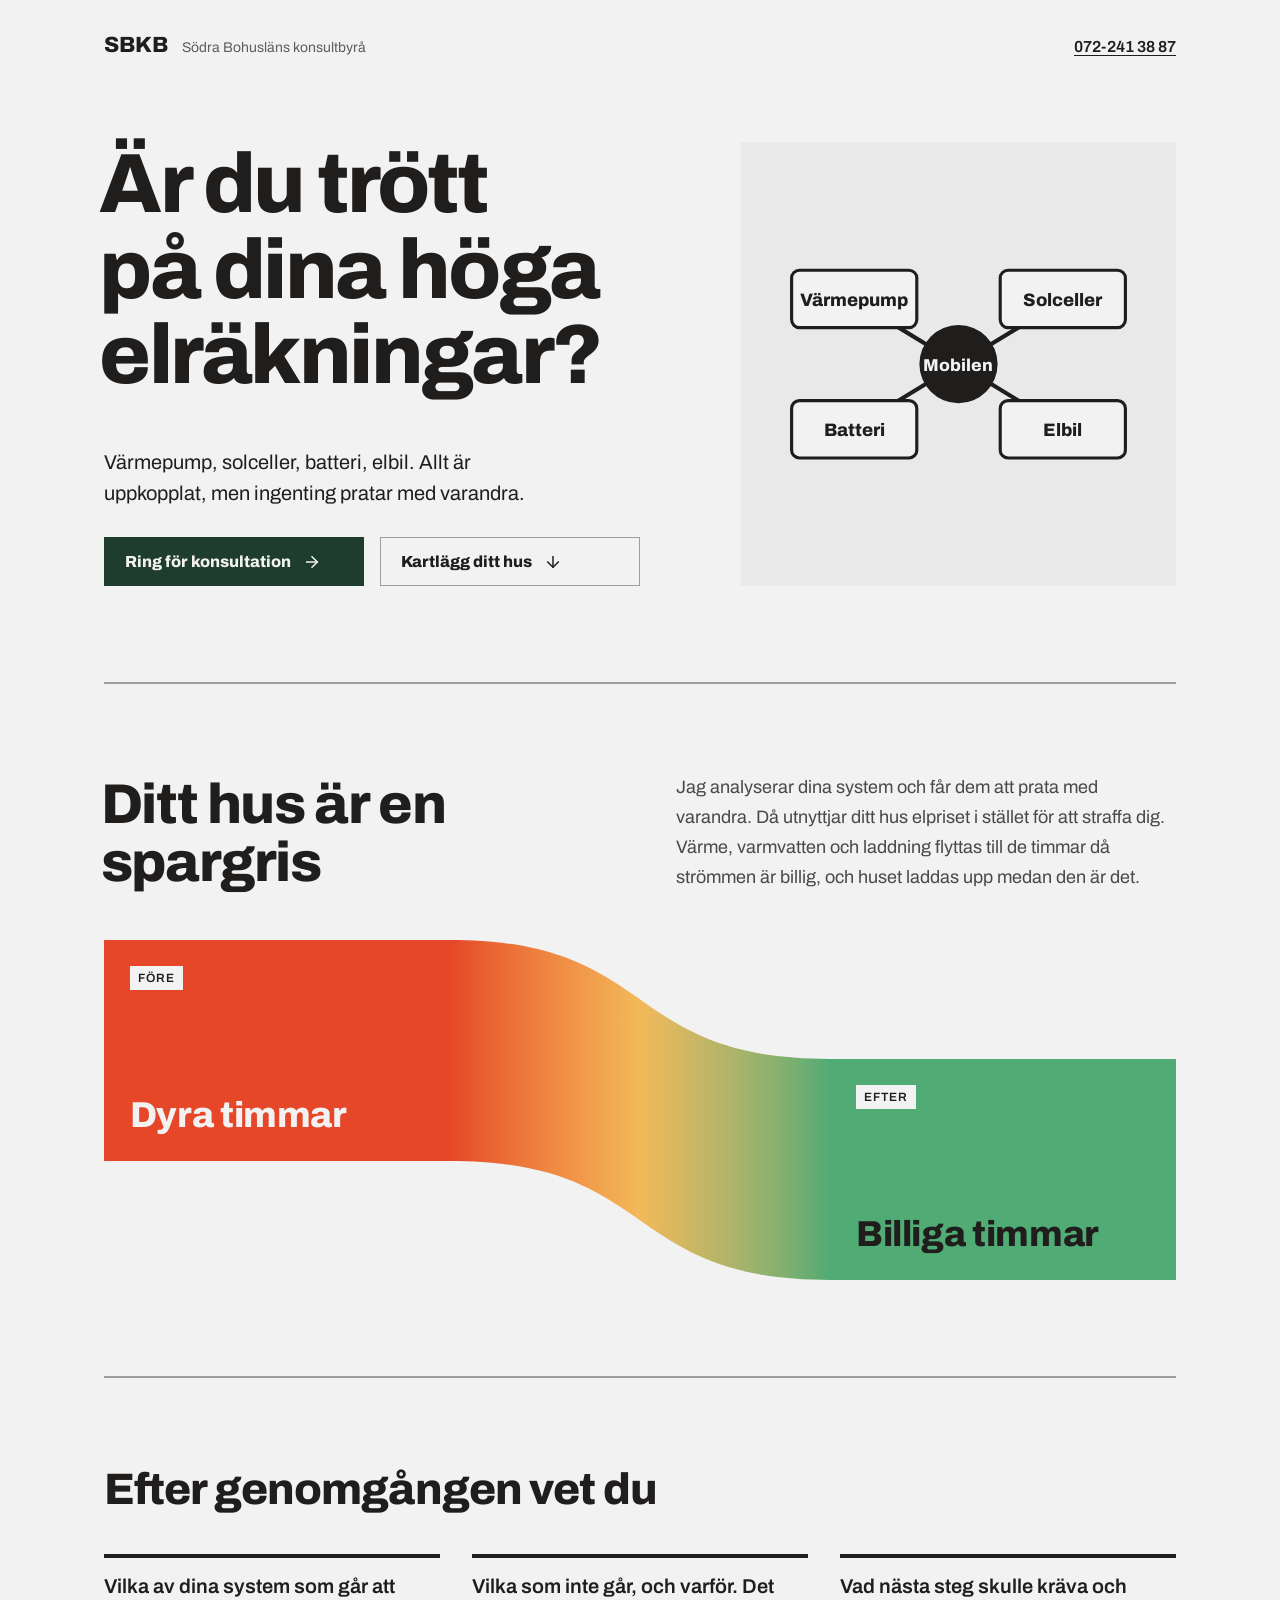
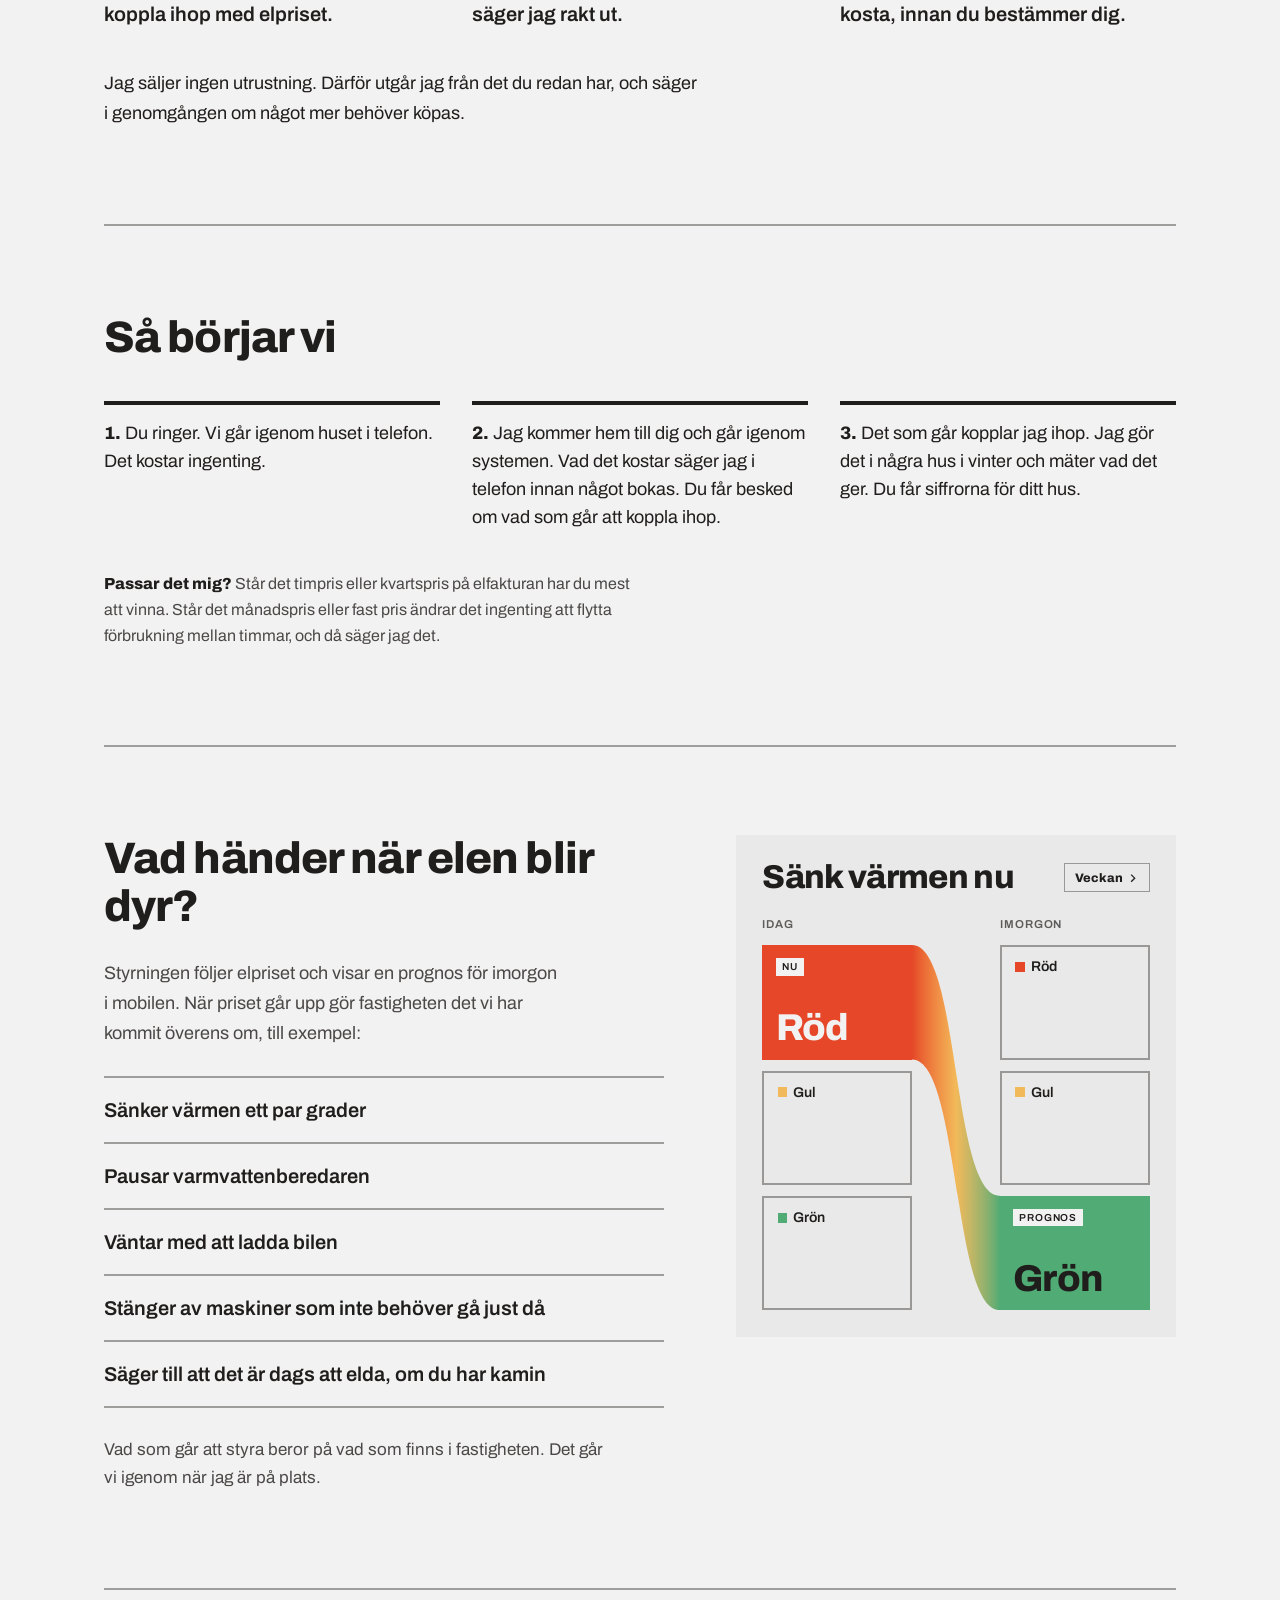
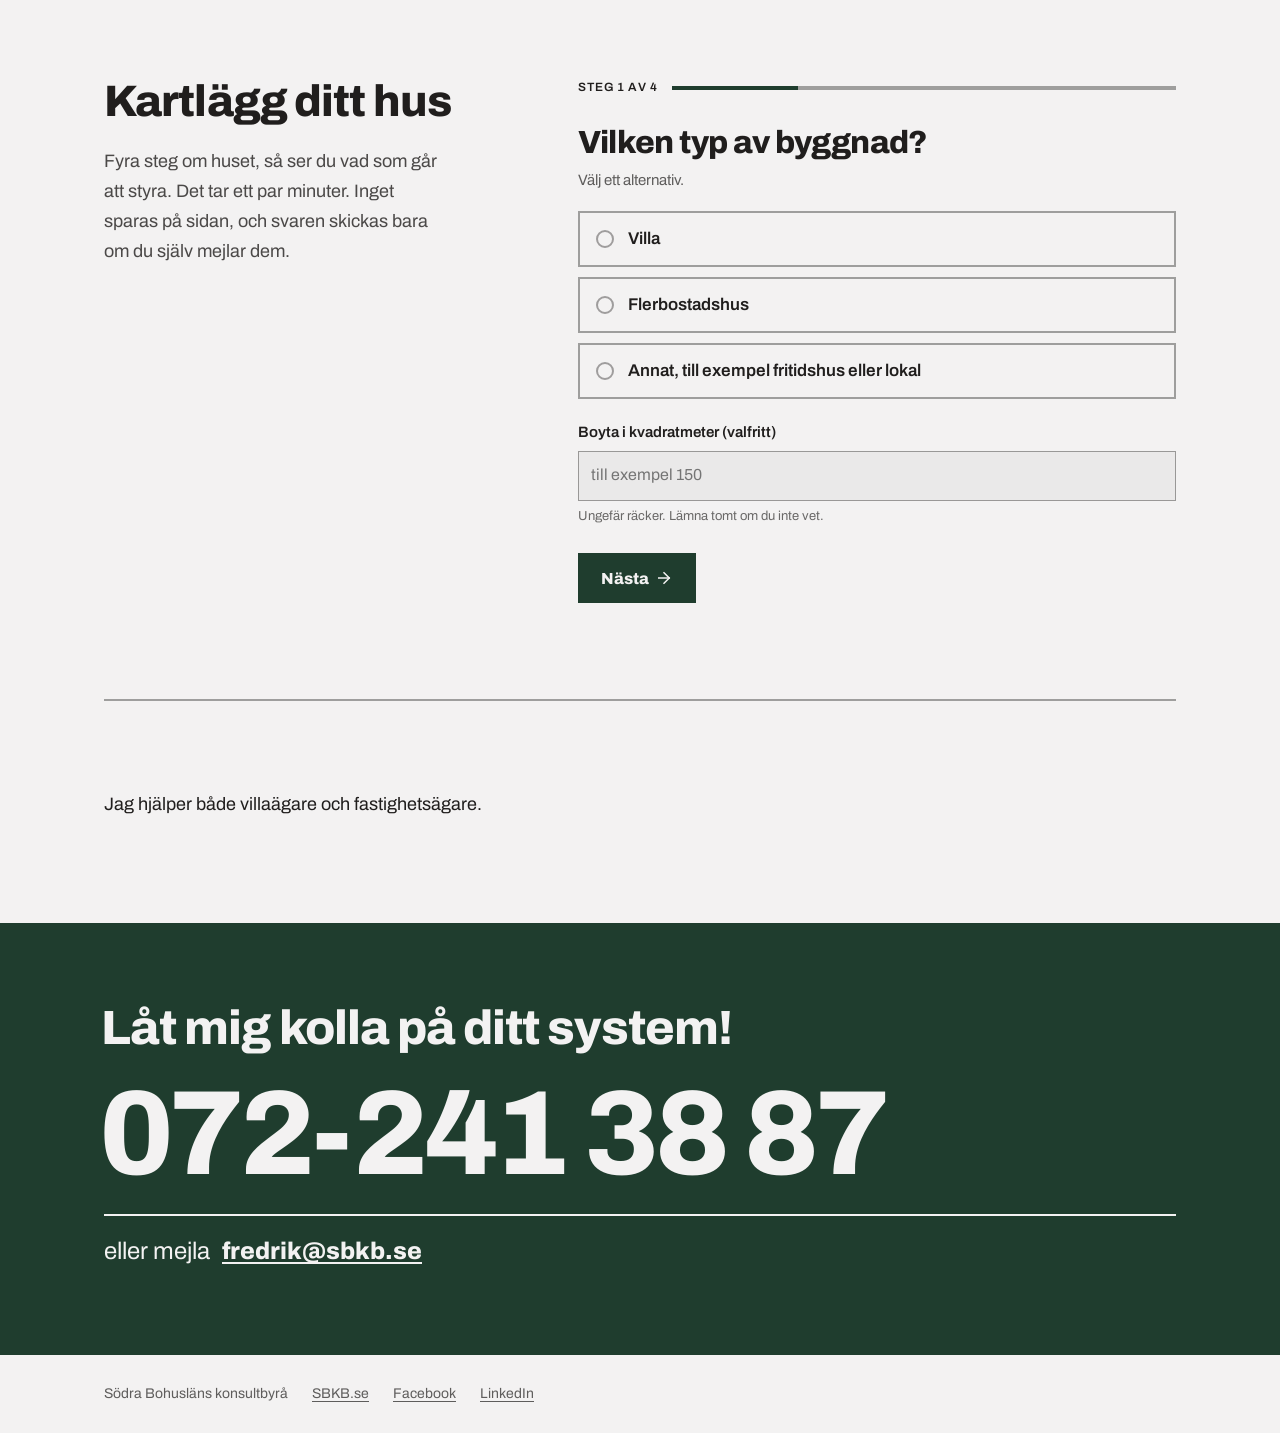
==== energistyrning/index.html @ a984d4f7 "Energistyrning: Efter genomgången vet du och Så börjar vi ersätter Det här får du, Så jobbar jag str" ====
<!DOCTYPE html>
<html lang="sv"><head>
<meta charset="utf-8">
<meta name="viewport" content="width=device-width, initial-scale=1">
<title>Energistyrning – SBKB, Södra Bohusläns konsultbyrå</title>
<meta name="description" content="Är du trött på dina höga elräkningar? Jag analyserar dina system och får dem att prata med varandra, så att huset utnyttjar elpriset. Ring 072-241 38 87.">
<style>/* Modernist — design-system tokens and component classes. This file is the source of truth for the system's look; retune it here and see readme.md. */
/* vietnamese */
@font-face {
  font-family: 'Archivo';
  font-style: normal;
  font-weight: 400;
  font-stretch: 100%;
  font-display: swap;
  src: url("../assets/fonts/archivo-vietnamese.woff2") format('woff2');
  unicode-range: U+0102-0103, U+0110-0111, U+0128-0129, U+0168-0169, U+01A0-01A1, U+01AF-01B0, U+0300-0301, U+0303-0304, U+0308-0309, U+0323, U+0329, U+1EA0-1EF9, U+20AB;
}
/* latin-ext */
@font-face {
  font-family: 'Archivo';
  font-style: normal;
  font-weight: 400;
  font-stretch: 100%;
  font-display: swap;
  src: url("../assets/fonts/archivo-latin-ext.woff2") format('woff2');
  unicode-range: U+0100-02BA, U+02BD-02C5, U+02C7-02CC, U+02CE-02D7, U+02DD-02FF, U+0304, U+0308, U+0329, U+1D00-1DBF, U+1E00-1E9F, U+1EF2-1EFF, U+2020, U+20A0-20AB, U+20AD-20C4, U+2113, U+2C60-2C7F, U+A720-A7FF;
}
/* latin */
@font-face {
  font-family: 'Archivo';
  font-style: normal;
  font-weight: 400;
  font-stretch: 100%;
  font-display: swap;
  src: url("../assets/fonts/archivo-latin.woff2") format('woff2');
  unicode-range: U+0000-00FF, U+0131, U+0152-0153, U+02BB-02BC, U+02C6, U+02DA, U+02DC, U+0304, U+0308, U+0329, U+2000-206F, U+20AC, U+2122, U+2191, U+2193, U+2212, U+2215, U+FEFF, U+FFFD;
}
/* vietnamese */
@font-face {
  font-family: 'Archivo';
  font-style: normal;
  font-weight: 600;
  font-stretch: 100%;
  font-display: swap;
  src: url("../assets/fonts/archivo-vietnamese.woff2") format('woff2');
  unicode-range: U+0102-0103, U+0110-0111, U+0128-0129, U+0168-0169, U+01A0-01A1, U+01AF-01B0, U+0300-0301, U+0303-0304, U+0308-0309, U+0323, U+0329, U+1EA0-1EF9, U+20AB;
}
/* latin-ext */
@font-face {
  font-family: 'Archivo';
  font-style: normal;
  font-weight: 600;
  font-stretch: 100%;
  font-display: swap;
  src: url("../assets/fonts/archivo-latin-ext.woff2") format('woff2');
  unicode-range: U+0100-02BA, U+02BD-02C5, U+02C7-02CC, U+02CE-02D7, U+02DD-02FF, U+0304, U+0308, U+0329, U+1D00-1DBF, U+1E00-1E9F, U+1EF2-1EFF, U+2020, U+20A0-20AB, U+20AD-20C4, U+2113, U+2C60-2C7F, U+A720-A7FF;
}
/* latin */
@font-face {
  font-family: 'Archivo';
  font-style: normal;
  font-weight: 600;
  font-stretch: 100%;
  font-display: swap;
  src: url("../assets/fonts/archivo-latin.woff2") format('woff2');
  unicode-range: U+0000-00FF, U+0131, U+0152-0153, U+02BB-02BC, U+02C6, U+02DA, U+02DC, U+0304, U+0308, U+0329, U+2000-206F, U+20AC, U+2122, U+2191, U+2193, U+2212, U+2215, U+FEFF, U+FFFD;
}
/* vietnamese */
@font-face {
  font-family: 'Archivo';
  font-style: normal;
  font-weight: 800;
  font-stretch: 100%;
  font-display: swap;
  src: url("../assets/fonts/archivo-vietnamese.woff2") format('woff2');
  unicode-range: U+0102-0103, U+0110-0111, U+0128-0129, U+0168-0169, U+01A0-01A1, U+01AF-01B0, U+0300-0301, U+0303-0304, U+0308-0309, U+0323, U+0329, U+1EA0-1EF9, U+20AB;
}
/* latin-ext */
@font-face {
  font-family: 'Archivo';
  font-style: normal;
  font-weight: 800;
  font-stretch: 100%;
  font-display: swap;
  src: url("../assets/fonts/archivo-latin-ext.woff2") format('woff2');
  unicode-range: U+0100-02BA, U+02BD-02C5, U+02C7-02CC, U+02CE-02D7, U+02DD-02FF, U+0304, U+0308, U+0329, U+1D00-1DBF, U+1E00-1E9F, U+1EF2-1EFF, U+2020, U+20A0-20AB, U+20AD-20C4, U+2113, U+2C60-2C7F, U+A720-A7FF;
}
/* latin */
@font-face {
  font-family: 'Archivo';
  font-style: normal;
  font-weight: 800;
  font-stretch: 100%;
  font-display: swap;
  src: url("../assets/fonts/archivo-latin.woff2") format('woff2');
  unicode-range: U+0000-00FF, U+0131, U+0152-0153, U+02BB-02BC, U+02C6, U+02DA, U+02DC, U+0304, U+0308, U+0329, U+2000-206F, U+20AC, U+2122, U+2191, U+2193, U+2212, U+2215, U+FEFF, U+FFFD;
}


:root {
  --color-bg: #f3f2f2;
  --color-surface: #eae9e9;
  --color-text: #201e1d;
  --color-accent: #ec3013;
  --color-accent-2: #e15b47;
  --color-divider: color-mix(in srgb, #201e1d 40%, transparent);

  /* Tonal ramps — generated in OKLCH on one shared lightness scale, so the
     same step of any role matches the others in visual value. */
  --color-neutral-100: #f8f4f4;
  --color-neutral-200: #eae7e7;
  --color-neutral-300: #d7d3d3;
  --color-neutral-400: #bab6b6;
  --color-neutral-500: #9b9797;
  --color-neutral-600: #7d7979;
  --color-neutral-700: #605d5d;
  --color-neutral-800: #444141;
  --color-neutral-900: #2d2b2b;

  --color-accent-100: #fff2ef;
  --color-accent-200: #ffe0d9;
  --color-accent-300: #ffc4b8;
  --color-accent-400: #ff9783;
  --color-accent-500: #ff563c;
  --color-accent-600: #dd2b0f;
  --color-accent-700: #ae1800;
  --color-accent-800: #7c1405;
  --color-accent-900: #4d170e;

  --color-accent-2-100: #fff2ef;
  --color-accent-2-200: #ffe0da;
  --color-accent-2-300: #ffc4b9;
  --color-accent-2-400: #ff9784;
  --color-accent-2-500: #ef6853;
  --color-accent-2-600: #c94b39;
  --color-accent-2-700: #9e3526;
  --color-accent-2-800: #71261b;
  --color-accent-2-900: #471d16;

  --font-heading: "Archivo", system-ui, sans-serif;
  --font-heading-weight: 800;
  --font-body: "Archivo", system-ui, sans-serif;

  --space-1: 4.0px;
  --space-2: 8.0px;
  --space-3: 12.0px;
  --space-4: 16.0px;
  --space-6: 24.0px;
  --space-8: 32.0px;

  --radius-sm: 0px;
  --radius-md: 0px;
  --radius-lg: 0px;

  /* Elevation — derived from the ground: soft ink-tinted shadows on a
     light theme, a hairline edge + ambient darkness on a dark one. */
  --shadow-sm: 0 1px 2px color-mix(in srgb, #2d2b2b 14%, transparent);
  --shadow-md: 0 3px 10px color-mix(in srgb, #2d2b2b 16%, transparent);
  --shadow-lg: 0 12px 32px color-mix(in srgb, #2d2b2b 22%, transparent);
}

body {
  background: var(--color-bg);
  color: var(--color-text);
  font-family: var(--font-body);
}
h1, h2, h3, h4 { font-family: var(--font-heading); font-weight: var(--font-heading-weight); }

.grayscale{filter:grayscale(1) contrast(1.08)}

/* ══════════════════════════════════════════════════════════════════════════
   Components — built with the tokens above. Plain CSS
   on plain HTML: no JavaScript, no build step. Each class is documented in
   readme.md and demonstrated in foundations/ and components/.
   ══════════════════════════════════════════════════════════════════════ */

*, *::before, *::after { box-sizing: border-box; }
body { margin: 0; font-size: 15px; line-height: 1.55; font-weight: 400; }
h1, h2, h3, h4, h5, h6 {
  font-family: var(--font-heading); font-weight: var(--font-heading-weight);
  line-height: 1.12; letter-spacing: -0.015em; margin: 0 0 var(--space-2);
}
h1 { font-size: 42px; }
h2 { font-size: 32px; }
h3 { font-size: 25px; }
h4 { font-size: 20px; }
h5 { font-size: 16px; }
h6 { font-size: 13px; }
h6 { letter-spacing: 0.08em; text-transform: uppercase; }
p { margin: 0 0 var(--space-3); }
a { color: var(--color-accent); text-underline-offset: 3px; }
img { display: block; max-width: 100%; }
figure { margin: 0; }
figcaption {
  font-size: 11px; margin-top: var(--space-1);
  color: color-mix(in srgb, var(--color-text) 55%, transparent);
}
.text-muted { color: color-mix(in srgb, var(--color-text) 55%, transparent); }
:focus { outline: none; }
:focus-visible { outline: 2px solid var(--color-accent); outline-offset: 2px; }
::selection { background: color-mix(in srgb, var(--color-accent) 30%, transparent); }

/* — rules — */
.hr {
  height: 2px; border: 0; margin: var(--space-4) 0;
  background: var(--color-divider);
}

/* — buttons — */
.btn {
  display: inline-flex; align-items: center; justify-content: center; gap: 6px;
  cursor: pointer; text-decoration: none;
  font-family: var(--font-heading); font-weight: var(--font-heading-weight);
  font-size: 14px; line-height: 1.2; color: var(--color-text); /* matches the .input's 14px —
     the pair sits side by side in sign-up rows */
  background: transparent; border: 1px solid transparent;
  padding: var(--space-2) calc(var(--space-3) * 1.2);
  border-radius: var(--radius-md);
}
.btn svg { display: block; }
.btn:disabled { opacity: 0.45; cursor: not-allowed; }
.btn-primary { background: var(--color-accent); color: var(--color-bg); }
.btn-primary:hover { background: var(--color-accent-600); }
.btn-primary:active { background: var(--color-accent-700); }
.btn-secondary { border-color: var(--color-divider); }
.btn-secondary:hover { background: color-mix(in srgb, var(--color-text) 7%, transparent); }
.btn-secondary:active { background: color-mix(in srgb, var(--color-text) 14%, transparent); }
.btn-ghost { color: var(--color-accent); padding-inline: var(--space-1); }
.btn-ghost:hover { background: color-mix(in srgb, var(--color-accent) 10%, transparent); }
.btn-ghost:active { background: color-mix(in srgb, var(--color-accent) 18%, transparent); }
.btn-icon { width: 36px; height: 36px; padding: 0; }
.btn-block { width: 100%; margin-top: var(--space-2); justify-content: flex-start; text-align: left; }

/* — forms — */
.field > label {
  display: block; font-size: 12px; margin-bottom: 5px;
  color: color-mix(in srgb, var(--color-text) 70%, transparent);
}
.input {
  width: 100%; min-height: 36px; padding: 6px 10px; font: inherit;
  font-size: 14px; color: var(--color-text); caret-color: var(--color-accent);
  background: var(--color-surface);
  border: 1px solid var(--color-divider); border-radius: var(--radius-md);
}
.input:hover { border-color: color-mix(in srgb, var(--color-text) 45%, transparent); }
.input:focus-visible { border-color: var(--color-accent); outline-offset: 0; }
textarea.input { min-height: 90px; resize: vertical; }
.radio { display: inline-flex; align-items: center; gap: 8px; cursor: pointer; font-size: 14px; }
.radio input, .seg-opt input {
  position: absolute; opacity: 0; width: 0; height: 0; pointer-events: none;
}
.radio .dot {
  width: 16px; height: 16px; flex: none; border-radius: 50%;
  border: 1.5px solid var(--color-divider);
}
.radio:hover .dot { border-color: var(--color-accent); }
.radio input:checked + .dot {
  border-color: var(--color-accent); background: var(--color-accent);
  box-shadow: inset 0 0 0 4px var(--color-bg);
}
.radio input:focus-visible + .dot { outline: 2px solid var(--color-accent); outline-offset: 2px; }
.seg {
  display: inline-flex; overflow: hidden;
  border: 1px solid var(--color-divider); border-radius: var(--radius-md);
}
.seg-opt {
  display: inline-flex; align-items: center; gap: 6px;
  padding: 7px 12px; font-size: 13px; cursor: pointer;
}
.seg-opt + .seg-opt { border-left: 1px solid var(--color-divider); }
.seg-opt:has(input:checked) { background: var(--color-accent); color: var(--color-bg); }
.seg-opt:not(:has(input:checked)):hover { background: color-mix(in srgb, var(--color-text) 7%, transparent); }
.seg-opt:has(input:focus-visible) { outline: 2px solid var(--color-accent); outline-offset: -2px; }

/* — cards — */
.card {
  display: flex; flex-direction: column; gap: var(--space-2);
  padding: var(--space-3); border-radius: var(--radius-md); background: var(--color-surface);
}
.card-kicker { font-size: 10px; letter-spacing: 0.1em; text-transform: uppercase; color: var(--color-accent); }
.card-title {
  font-family: var(--font-heading); font-weight: var(--font-heading-weight);
  font-size: 17px; line-height: 1.2;
}
.card-body { margin: 0; font-size: 13px; opacity: 0.8; flex: 1; }
.card-meta {
  display: flex; align-items: center; gap: 6px; font-size: 11px;
  color: color-mix(in srgb, var(--color-text) 50%, transparent);
}
.elev-sm { box-shadow: var(--shadow-sm); }
.elev-md { box-shadow: var(--shadow-md); }
.elev-lg { box-shadow: var(--shadow-lg); }

/* — tags — */
.tag {
  display: inline-flex; align-items: center; font-size: 11px;
  letter-spacing: 0.02em; padding: 3px 10px;
  border-radius: calc(var(--radius-md) * 0.75);
}
.tag-accent { background: var(--color-accent-100); color: var(--color-accent-800); }
.tag-accent-2 { background: var(--color-accent-2-100); color: var(--color-accent-2-800); }
.tag-neutral { background: var(--color-neutral-100); color: var(--color-neutral-800); }
.tag-outline { border: 1px solid var(--color-accent); color: var(--color-accent); }

/* — navigation — */
.nav {
  display: flex; align-items: center; gap: var(--space-4);
  padding: var(--space-3) var(--space-4);
  border-bottom: 2px solid var(--color-divider);
}
.nav-brand {
  font-family: var(--font-heading); font-weight: var(--font-heading-weight);
  font-size: 18px; margin-right: auto;
}
.nav a { color: inherit; text-decoration: none; font-size: 14px; }
.nav a:hover, .nav a[aria-current='page'] { color: var(--color-accent); }

/* — tables — */
.table { width: 100%; border-collapse: collapse; font-size: 14px; }
.table th {
  text-align: left; font-size: 11px; letter-spacing: 0.08em; text-transform: uppercase;
  color: color-mix(in srgb, var(--color-text) 60%, transparent);
  padding: var(--space-2); border-bottom: 2px solid var(--color-divider);
}
.table td {
  padding: var(--space-2);
  border-bottom: 1px solid var(--color-divider);
}
.table tbody tr:hover { background: color-mix(in srgb, var(--color-text) 4%, transparent); }

/* — dialog — */
.dialog-backdrop {
  position: fixed; inset: 0; display: grid; place-items: center;
  padding: var(--space-4);
  background: color-mix(in srgb, var(--color-neutral-900) 50%, transparent);
}
.dialog {
  width: min(440px, 100%); display: flex; flex-direction: column; gap: var(--space-3);
  padding: var(--space-4); border-radius: var(--radius-lg);
  background: var(--color-surface); box-shadow: var(--shadow-lg);
}
.dialog-title {
  font-family: var(--font-heading); font-weight: var(--font-heading-weight);
  font-size: 20px;
}
.dialog-body { font-size: 14px; opacity: 0.85; }
.dialog-actions { display: flex; justify-content: flex-end; gap: var(--space-2); margin-top: var(--space-2); }

</style>
<style>:root{--color-accent:#1F3D2E;--color-accent-600:oklch(0.43 0.06 155);--color-accent-700:oklch(0.28 0.045 155);--color-accent-100:oklch(0.94 0.02 155);--color-accent-800:oklch(0.25 0.04 155)}body{margin:0;background:var(--color-bg)}a{color:var(--color-text)}a:not(.btn):hover{color:var(--color-accent-600)}a:focus-visible{outline:2px solid var(--color-accent);outline-offset:2px}</style>
<style>
/* Kartläggning — klicka sig fram. Inget sparas, ingen mätning. */
.kl [hidden]{display:none!important}
.kl fieldset{border:0;margin:0;padding:0;min-width:0}
.kl legend{font-family:var(--font-heading);font-weight:800;font-size:clamp(24px,3.2vw,32px);line-height:1.12;letter-spacing:-.02em;padding:0;margin:0 0 8px;outline:none}
.kl-help{font-size:15px;line-height:1.5;margin:0 0 20px;color:color-mix(in srgb,var(--color-text) 70%,transparent)}
.kl-sub{font-size:16px;font-weight:600;margin:0 0 12px}
.kl-prog{display:flex;align-items:center;gap:14px;margin:0 0 28px;font-size:12px;font-weight:600;letter-spacing:.08em;text-transform:uppercase}
.kl-barwrap{flex:1;height:4px;background:var(--color-divider)}
.kl-barwrap span{display:block;height:100%;width:25%;background:var(--color-accent);transition:width .2s}
.kl-opts{display:grid;gap:10px}
.kl-opt{position:relative;display:flex;align-items:center;gap:14px;min-height:56px;padding:12px 16px;border:2px solid var(--color-divider);cursor:pointer;font-size:17px;line-height:1.3;font-weight:600}
.kl-opt input{position:absolute;opacity:0;width:0;height:0}
.kl-opt::before{content:"";flex:none;width:18px;height:18px;border:2px solid var(--color-divider)}
.kl-opt.r::before{border-radius:50%}
.kl-opt small{display:block;font-weight:400;font-size:14px;opacity:.85}
.kl-opt:hover{border-color:var(--color-accent)}
.kl-opt.on{background:var(--color-accent);border-color:var(--color-accent);color:var(--color-bg)}
.kl-opt.on::before{border-color:var(--color-bg);background:var(--color-bg)}
.kl-opt:has(input:focus-visible){outline:2px solid var(--color-accent);outline-offset:2px}
.kl .field{margin-top:22px}
.kl .field>label{font-size:15px;font-weight:600;color:var(--color-text);margin-bottom:6px}
.kl .input{font-size:16px;min-height:50px;padding:10px 12px}
.kl-hint{display:block;font-size:13px;line-height:1.45;margin-top:6px;color:color-mix(in srgb,var(--color-text) 65%,transparent)}
.kl-err{margin:16px 0 0;font-weight:600;color:oklch(0.5 0.19 33)}
.kl-nav{display:flex;flex-wrap:wrap;align-items:center;gap:12px;margin-top:28px}
.kl-nav .btn{font-size:16px;padding:14px 22px;min-height:50px}
.kl-res h3{font-size:clamp(26px,3.4vw,34px);line-height:1.1;letter-spacing:-.02em;margin:0 0 20px;outline:none}
.kl-res h4{font-size:20px;margin:32px 0 8px}
.kl-sum{margin:0}
.kl-sum div{display:flex;flex-wrap:wrap;gap:2px 16px;padding:10px 0;border-top:1px solid var(--color-divider);font-size:16px}
.kl-sum dt{flex:0 0 12em;color:color-mix(in srgb,var(--color-text) 65%,transparent)}
.kl-sum dd{margin:0;font-weight:600}
.kl-do{list-style:none;margin:0;padding:0}
.kl-do li{padding:14px 0;border-top:2px solid var(--color-divider);font-size:17px;line-height:1.5}
.kl-do li:last-child{border-bottom:2px solid var(--color-divider)}
.kl-note{font-size:15px;line-height:1.5;margin:16px 0 0;color:color-mix(in srgb,var(--color-text) 75%,transparent)}
.kl textarea.input{min-height:220px;font-size:14px;line-height:1.5}
</style>
</head>
<body>
<div style="background:var(--color-bg); color:var(--color-text); font-family:var(--font-body); min-height:100vh;">
  <div style="max-width:1200px; margin:0 auto; padding:0 clamp(20px, 5vw, 72px);">
    <header style="display:flex; flex-wrap:wrap; align-items:baseline; justify-content:space-between; gap:12px 24px; padding:28px 0 0;">
      <div style="display:flex; flex-wrap:wrap; align-items:baseline; gap:4px 14px;"><span style="font-family:var(--font-heading); font-weight:800; font-size:22px;">SBKB</span><span style="font-size:14px; color:color-mix(in srgb, var(--color-text) 70%, transparent);">Södra Bohusläns konsultbyrå</span></div>
      <a href="tel:+46722413887" style="font-weight:600; font-size:16px;">072-241 38 87</a>
    </header>
    <section style="display:flex; flex-wrap:wrap; gap:56px 64px; padding:clamp(48px, 8vw, 80px) 0 clamp(64px, 9vw, 96px);">
      <div style="flex:7 1 440px; display:flex; flex-direction:column; justify-content:space-between; gap:48px;">
        <h1 style="font-size:clamp(46px, 7vw, 84px); line-height:1.02; letter-spacing:-0.03em; margin:0 0 0 -0.058em; text-wrap:balance;">Är du trött på dina höga elräkningar?</h1>
        <div style="display:flex; flex-direction:column; gap:28px;">
          <p style="font-size:clamp(18px, 1.8vw, 20px); line-height:1.55; margin:0; max-width:40ch; text-wrap:pretty;">Värmepump, solceller, batteri, elbil. Allt är uppkopplat, men ingenting pratar med varandra.</p>
          <div style="display:flex; flex-wrap:wrap; gap:16px;">
            <a class="btn btn-primary" href="tel:+46722413887" style="font-size:16px; padding:14px 20px; min-width:260px; justify-content:flex-start; gap:12px;">Ring för konsultation<svg width="18" height="18" viewBox="0 0 24 24" fill="none" stroke="currentColor" stroke-width="2" stroke-linecap="square"><path d="M5 12h14"></path><path d="m12 5 7 7-7 7"></path></svg></a>
            <a class="btn btn-secondary" href="#kartlagg" style="font-size:16px; padding:14px 20px; min-width:260px; justify-content:flex-start; gap:12px;">Kartlägg ditt hus<svg width="18" height="18" viewBox="0 0 24 24" fill="none" stroke="currentColor" stroke-width="2" stroke-linecap="square"><path d="M12 5v14"></path><path d="m5 12 7 7 7-7"></path></svg></a>
          </div>
        </div>
      </div>
      <div style="flex:5 1 340px; display:flex; align-items:center; justify-content:center; background:var(--color-surface); padding:clamp(24px, 4vw, 48px); min-height:clamp(260px, 36vw, 440px);">
        <svg viewBox="0 0 130 76" role="img" aria-label="Värmepump, solceller, batteri och elbil kopplade till ett ställe i mobilen" style="width:100%; max-width:520px; height:auto; display:block;">
          <g style="stroke:var(--color-text); stroke-width:1.6; fill:none;">
            <line x1="65" y1="38" x2="24" y2="13"></line>
            <line x1="65" y1="38" x2="106" y2="13"></line>
            <line x1="65" y1="38" x2="24" y2="63"></line>
            <line x1="65" y1="38" x2="106" y2="63"></line>
          </g>
          <g style="fill:var(--color-bg); stroke:var(--color-text); stroke-width:1.2;">
            <rect x="1" y="2" width="48" height="22" rx="3"></rect>
            <rect x="81" y="2" width="48" height="22" rx="3"></rect>
            <rect x="1" y="52" width="48" height="22" rx="3"></rect>
            <rect x="81" y="52" width="48" height="22" rx="3"></rect>
          </g>
          <circle cx="65" cy="38" r="15" style="fill:var(--color-text);"></circle>
          <g font-family="Archivo, Arial, sans-serif" font-weight="700" text-anchor="middle">
            <text x="25" y="15.6" font-size="6.9" style="fill:var(--color-text);">Värmepump</text>
            <text x="105" y="15.6" font-size="6.9" style="fill:var(--color-text);">Solceller</text>
            <text x="25" y="65.6" font-size="6.9" style="fill:var(--color-text);">Batteri</text>
            <text x="105" y="65.6" font-size="6.9" style="fill:var(--color-text);">Elbil</text>
            <text x="65" y="40.6" font-size="6.6" style="fill:var(--color-bg);">Mobilen</text>
          </g>
        </svg>
      </div>
    </section>
    <section style="border-top:2px solid var(--color-divider); padding:clamp(56px, 8vw, 88px) 0 clamp(64px, 8vw, 96px); display:flex; flex-direction:column; gap:48px;">
      <div style="display:flex; flex-wrap:wrap; gap:20px 72px; align-items:flex-end;">
        <h2 style="flex:5 1 280px; font-size:clamp(38px, 5vw, 56px); line-height:1.04; letter-spacing:-0.025em; margin:0 0 0 -0.058em;">Ditt hus är en spargris</h2>
        <p style="flex:7 1 360px; font-size:18px; line-height:30px; margin:0; max-width:50ch; color:color-mix(in srgb, var(--color-text) 80%, transparent);">Jag analyserar dina system och får dem att prata med varandra. Då utnyttjar ditt hus elpriset i stället för att straffa dig. Värme, varmvatten och laddning flyttas till de timmar då strömmen är billig, och huset laddas upp medan den är det.</p>
      </div>
      <div style="container-type:inline-size;">
        <div style="display:grid; grid-template-columns:minmax(0,1fr) minmax(0,1.1fr) minmax(0,1fr); height:clamp(220px, 32cqw, 340px);">
          <div style="align-self:start; height:65%; background:oklch(0.62 0.2 33); color:var(--color-bg); padding:clamp(12px, 2.4cqw, 28px); display:flex; flex-direction:column; justify-content:space-between; align-items:flex-start;">
            <span style="background:var(--color-bg); color:var(--color-text); font-size:12px; line-height:14px; font-weight:600; letter-spacing:0.08em; text-transform:uppercase; padding:5px 8px;">Före</span>
            <span style="font-family:var(--font-heading); font-weight:800; font-size:clamp(18px, 3.4cqw, 36px); line-height:1.05; letter-spacing:-0.01em;">Dyra timmar</span>
          </div>
          <svg style="width:100%; height:100%; display:block;" viewBox="0 0 100 340" preserveAspectRatio="none"><defs><linearGradient id="flodeRG" x1="0" x2="1" y1="0" y2="0"><stop offset="0" style="stop-color:oklch(0.62 0.2 33);"></stop><stop offset="0.5" style="stop-color:oklch(0.82 0.13 78);"></stop><stop offset="1" style="stop-color:oklch(0.67 0.12 155);"></stop></linearGradient></defs><path d="M0 0 C55 0 45 119 100 119 L100 340 C45 340 55 221 0 221 Z" fill="url(#flodeRG)"></path></svg>
          <div style="align-self:end; height:65%; background:oklch(0.67 0.12 155); color:var(--color-text); padding:clamp(12px, 2.4cqw, 28px); display:flex; flex-direction:column; justify-content:space-between; align-items:flex-start;">
            <span style="background:var(--color-bg); color:var(--color-text); font-size:12px; line-height:14px; font-weight:600; letter-spacing:0.08em; text-transform:uppercase; padding:5px 8px;">Efter</span>
            <span style="font-family:var(--font-heading); font-weight:800; font-size:clamp(18px, 3.4cqw, 36px); line-height:1.05; letter-spacing:-0.01em;">Billiga timmar</span>
          </div>
        </div>
      </div>
    </section>
    <section style="border-top:2px solid var(--color-divider); padding:clamp(56px, 8vw, 88px) 0 clamp(64px, 8vw, 96px); display:flex; flex-direction:column; gap:40px;">
      <h2 style="font-size:clamp(32px, 4vw, 44px); line-height:1.08; letter-spacing:-0.02em; margin:0;">Efter genomgången vet du</h2>
      <ul style="list-style:none; margin:0; padding:0; display:grid; grid-template-columns:repeat(auto-fit, minmax(240px, 1fr)); gap:28px 32px;">
        <li style="border-top:4px solid var(--color-text); padding-top:14px; font-size:20px; line-height:28px; font-weight:600;">Vilka av dina system som går att koppla ihop med elpriset.</li>
        <li style="border-top:4px solid var(--color-text); padding-top:14px; font-size:20px; line-height:28px; font-weight:600;">Vilka som inte går, och varför. Det säger jag rakt ut.</li>
        <li style="border-top:4px solid var(--color-text); padding-top:14px; font-size:20px; line-height:28px; font-weight:600;">Vad nästa steg skulle kräva och kosta, innan du bestämmer dig.</li>
      </ul>
      <p style="font-size:18px; line-height:30px; margin:0; max-width:60ch;">Jag säljer ingen utrustning. Därför utgår jag från det du redan har, och säger i genomgången om något mer behöver köpas.</p>
    </section>
    <section style="border-top:2px solid var(--color-divider); padding:clamp(56px, 8vw, 88px) 0 clamp(64px, 8vw, 96px); display:flex; flex-direction:column; gap:40px;">
      <h2 style="font-size:clamp(32px, 4vw, 44px); line-height:1.08; letter-spacing:-0.02em; margin:0;">Så börjar vi</h2>
      <ol style="list-style:none; margin:0; padding:0; display:grid; grid-template-columns:repeat(auto-fit, minmax(240px, 1fr)); gap:28px 32px;">
        <li style="border-top:4px solid var(--color-text); padding-top:14px; font-size:18px; line-height:28px;"><strong>1.</strong> Du ringer. Vi går igenom huset i telefon. Det kostar ingenting.</li>
        <li style="border-top:4px solid var(--color-text); padding-top:14px; font-size:18px; line-height:28px;"><strong>2.</strong> Jag kommer hem till dig och går igenom systemen. Vad det kostar säger jag i telefon innan något bokas. Du får besked om vad som går att koppla ihop.</li>
        <li style="border-top:4px solid var(--color-text); padding-top:14px; font-size:18px; line-height:28px;"><strong>3.</strong> Det som går kopplar jag ihop. Jag gör det i några hus i vinter och mäter vad det ger. Du får siffrorna för ditt hus.</li>
      </ol>
      <p style="font-size:16px; line-height:26px; margin:0; max-width:60ch; color:color-mix(in srgb, var(--color-text) 80%, transparent);"><strong style="color:var(--color-text);">Passar det mig?</strong> Står det timpris eller kvartspris på elfakturan har du mest att vinna. Står det månadspris eller fast pris ändrar det ingenting att flytta förbrukning mellan timmar, och då säger jag det.</p>
    </section>
    <section style="border-top:2px solid var(--color-divider); padding:clamp(56px, 8vw, 88px) 0 clamp(64px, 8vw, 96px); display:flex; flex-wrap:wrap; gap:56px 72px; align-items:flex-start;">
      <div style="flex:1 1 400px; display:flex; flex-direction:column; gap:28px;">
        <h2 style="font-size:clamp(32px, 4vw, 44px); line-height:1.08; letter-spacing:-0.02em; margin:0;">Vad händer när elen blir dyr?</h2>
        <p style="font-size:18px; line-height:30px; margin:0; max-width:46ch; color:color-mix(in srgb, var(--color-text) 80%, transparent);">Styrningen följer elpriset och visar en prognos för imorgon i mobilen. När priset går upp gör fastigheten det vi har kommit överens om, till exempel:</p>
        <ul style="list-style:none; margin:0; padding:0; display:flex; flex-direction:column;">
          <li style="padding:18px 0; border-top:2px solid var(--color-divider); font-size:20px; line-height:28px; font-weight:600;">Sänker värmen ett par grader</li>
          <li style="padding:18px 0; border-top:2px solid var(--color-divider); font-size:20px; line-height:28px; font-weight:600;">Pausar varmvattenberedaren</li>
          <li style="padding:18px 0; border-top:2px solid var(--color-divider); font-size:20px; line-height:28px; font-weight:600;">Väntar med att ladda bilen</li>
          <li style="padding:18px 0; border-top:2px solid var(--color-divider); font-size:20px; line-height:28px; font-weight:600;">Stänger av maskiner som inte behöver gå just då</li>
          <li style="padding:18px 0; border-top:2px solid var(--color-divider); border-bottom:2px solid var(--color-divider); font-size:20px; line-height:28px; font-weight:600;">Säger till att det är dags att elda, om du har kamin</li>
        </ul>
        <p style="font-size:17px; line-height:28px; margin:0; max-width:50ch; color:color-mix(in srgb, var(--color-text) 80%, transparent);">Vad som går att styra beror på vad som finns i fastigheten. Det går vi igenom när jag är på plats.</p>
      </div>
      <div style="flex:0 1 440px; min-width:280px;">
        <div style="container-type:inline-size; width:100%; background:var(--color-surface); color:var(--color-text); font-family:var(--font-body);"><div style="padding:6cqw; display:flex; flex-direction:column; gap:5cqw;"><div style="display:flex; align-items:center; justify-content:space-between; gap:3cqw;"><div style="font-family:var(--font-heading); font-weight:800; font-size:7.5cqw; line-height:1; letter-spacing:-0.02em; flex:1; min-width:0;">Sänk värmen nu</div><span class="btn btn-secondary" style="font-size:2.8cqw; padding:1.4cqw 2.2cqw; gap:0.8cqw; cursor:default;">Veckan<svg style="width:2.8cqw; height:2.8cqw;" viewBox="0 0 24 24" fill="none" stroke="currentColor" stroke-width="2.5" stroke-linecap="square"><path d="m9 18 6-6-6-6"></path></svg></span></div><div style="display:grid; grid-template-columns:34cqw 20cqw 34cqw; grid-template-rows:auto 83cqw; row-gap:2.5cqw;"><div style="grid-column:1; grid-row:1; font-size:2.6cqw; font-weight:600; letter-spacing:0.08em; text-transform:uppercase; color:color-mix(in srgb, var(--color-text) 70%, transparent);">Idag</div><div style="grid-column:3; grid-row:1; font-size:2.6cqw; font-weight:600; letter-spacing:0.08em; text-transform:uppercase; color:color-mix(in srgb, var(--color-text) 70%, transparent);">Imorgon</div><div style="grid-column:1; grid-row:2; display:grid; grid-template-rows:repeat(3, 26cqw); row-gap:2.5cqw;"><div style="position:relative;"><div style="position:absolute; inset:0; background:oklch(0.62 0.2 33); color:var(--color-bg); padding:3cqw; display:flex; flex-direction:column; justify-content:space-between; align-items:flex-start;"><span style="background:var(--color-bg); color:var(--color-text); font-size:2.3cqw; font-weight:600; letter-spacing:0.08em; text-transform:uppercase; padding:0.6cqw 1.4cqw; line-height:1.2;">Nu</span><span style="font-family:var(--font-heading); font-weight:800; font-size:8.5cqw; line-height:1; letter-spacing:-0.02em;">Röd</span></div></div><div style="position:relative;"><div style="position:absolute; inset:0; border:2px solid var(--color-divider); padding:3cqw; display:flex; align-items:flex-start; gap:1.4cqw;"><span style="width:2.2cqw; height:2.2cqw; margin-top:0.4cqw; flex:none; background:oklch(0.82 0.13 78);"></span><span style="font-size:3.2cqw; font-weight:600; line-height:1;">Gul</span></div></div><div style="position:relative;"><div style="position:absolute; inset:0; border:2px solid var(--color-divider); padding:3cqw; display:flex; align-items:flex-start; gap:1.4cqw;"><span style="width:2.2cqw; height:2.2cqw; margin-top:0.4cqw; flex:none; background:oklch(0.67 0.12 155);"></span><span style="font-size:3.2cqw; font-weight:600; line-height:1;">Grön</span></div></div></div><svg style="grid-column:2; grid-row:2; width:100%; height:100%; display:block;" viewBox="0 0 100 830" preserveAspectRatio="none"><defs><linearGradient id="flodeApp" x1="0" x2="1" y1="0" y2="0"><stop offset="0" style="stop-color:oklch(0.62 0.2 33);"></stop><stop offset="0.5" style="stop-color:oklch(0.82 0.13 78);"></stop><stop offset="1" style="stop-color:oklch(0.67 0.12 155);"></stop></linearGradient></defs><path d="M0 0 C55 0 45 570 100 570 L100 830 C45 830 55 260 0 260 Z" fill="url(#flodeApp)"></path></svg><div style="grid-column:3; grid-row:2; display:grid; grid-template-rows:repeat(3, 26cqw); row-gap:2.5cqw;"><div style="position:relative;"><div style="position:absolute; inset:0; border:2px solid var(--color-divider); padding:3cqw; display:flex; align-items:flex-start; gap:1.4cqw;"><span style="width:2.2cqw; height:2.2cqw; margin-top:0.4cqw; flex:none; background:oklch(0.62 0.2 33);"></span><span style="font-size:3.2cqw; font-weight:600; line-height:1;">Röd</span></div></div><div style="position:relative;"><div style="position:absolute; inset:0; border:2px solid var(--color-divider); padding:3cqw; display:flex; align-items:flex-start; gap:1.4cqw;"><span style="width:2.2cqw; height:2.2cqw; margin-top:0.4cqw; flex:none; background:oklch(0.82 0.13 78);"></span><span style="font-size:3.2cqw; font-weight:600; line-height:1;">Gul</span></div></div><div style="position:relative;"><div style="position:absolute; inset:0; background:oklch(0.67 0.12 155); color:var(--color-text); padding:3cqw; display:flex; flex-direction:column; justify-content:space-between; align-items:flex-start;"><span style="background:var(--color-bg); color:var(--color-text); font-size:2.3cqw; font-weight:600; letter-spacing:0.08em; text-transform:uppercase; padding:0.6cqw 1.4cqw; line-height:1.2;">Prognos</span><span style="font-family:var(--font-heading); font-weight:800; font-size:8.5cqw; line-height:1; letter-spacing:-0.02em;">Grön</span></div></div></div></div></div></div>
      </div>
    </section>
    <section id="kartlagg" style="border-top:2px solid var(--color-divider); padding:clamp(56px, 8vw, 88px) 0 clamp(64px, 8vw, 96px); display:flex; flex-wrap:wrap; gap:40px 72px; align-items:flex-start;">
      <div style="flex:5 1 260px; display:flex; flex-direction:column; gap:20px;">
        <h2 style="font-size:clamp(32px, 4vw, 44px); line-height:1.08; letter-spacing:-0.02em; margin:0;">Kartlägg ditt hus</h2>
        <p style="font-size:18px; line-height:30px; margin:0; max-width:34ch; color:color-mix(in srgb, var(--color-text) 80%, transparent);">Fyra steg om huset, så ser du vad som går att styra. Det tar ett par minuter. Inget sparas på sidan, och svaren skickas bara om du själv mejlar dem.</p>
      </div>
      <div id="kl" class="kl" style="flex:7 1 400px; min-width:0; max-width:640px;">
        <noscript><p style="font-size:18px; line-height:30px; margin:0;">Kartläggningen kräver JavaScript. Ring <a href="tel:+46722413887">072-241 38 87</a> eller mejla <a href="mailto:fredrik@sbkb.se">fredrik@sbkb.se</a>.</p></noscript>
        <form id="kl-form" novalidate hidden>
          <div id="kl-progwrap" class="kl-prog"><span id="kl-prog" aria-live="polite">Steg 1 av 4</span><span class="kl-barwrap"><span id="kl-bar"></span></span></div>

          <fieldset class="kl-steg">
            <legend>Vilken typ av byggnad?</legend>
            <p class="kl-help">Välj ett alternativ.</p>
            <div class="kl-opts">
              <label class="kl-opt r"><input type="radio" name="bygg" value="villa" data-l="Villa">Villa</label>
              <label class="kl-opt r"><input type="radio" name="bygg" value="flerbostadshus" data-l="Flerbostadshus">Flerbostadshus</label>
              <label class="kl-opt r"><input type="radio" name="bygg" value="annat" data-l="Annat, till exempel fritidshus eller lokal">Annat, till exempel fritidshus eller lokal</label>
            </div>
            <div class="field">
              <label for="kl-kvm">Boyta i kvadratmeter (valfritt)</label>
              <input class="input" id="kl-kvm" inputmode="numeric" autocomplete="off" placeholder="till exempel 150">
              <small class="kl-hint">Ungefär räcker. Lämna tomt om du inte vet.</small>
            </div>
          </fieldset>

          <fieldset class="kl-steg" hidden>
            <legend>Hur värms huset upp?</legend>
            <p class="kl-help">Välj alla som gäller. Många hus har flera sätt.</p>
            <div class="kl-opts">
              <label class="kl-opt"><input type="checkbox" name="varme" value="varmepump" data-l="Värmepump">Värmepump</label>
              <label class="kl-opt"><input type="checkbox" name="varme" value="direktel" data-l="Direktverkande el">Direktverkande el</label>
              <label class="kl-opt"><input type="checkbox" name="varme" value="elpanna" data-l="Elpanna eller vattenburen el">Elpanna eller vattenburen el</label>
              <label class="kl-opt"><input type="checkbox" name="varme" value="fjarrvarme" data-l="Fjärrvärme">Fjärrvärme</label>
              <label class="kl-opt"><input type="checkbox" name="varme" value="ved" data-l="Ved eller pellets">Ved eller pellets (panna eller kamin)</label>
              <label class="kl-opt"><input type="checkbox" name="varme" value="annat" data-l="Annat eller vet inte">Annat eller vet inte</label>
            </div>
          </fieldset>

          <fieldset class="kl-steg" hidden>
            <legend>Elavtal och förbrukning</legend>
            <p class="kl-sub" id="kl-avtal-l">Vilket elavtal har du?</p>
            <div class="kl-opts" role="radiogroup" aria-labelledby="kl-avtal-l">
              <label class="kl-opt r"><input type="radio" name="avtal" value="timpris" data-l="Timpris"><span>Timpris<small>Priset ändras varje timme</small></span></label>
              <label class="kl-opt r"><input type="radio" name="avtal" value="manadspris" data-l="Månadspris"><span>Månadspris<small>Ett rörligt pris per månad</small></span></label>
              <label class="kl-opt r"><input type="radio" name="avtal" value="fast" data-l="Fast pris"><span>Fast pris<small>Samma pris hela avtalstiden</small></span></label>
              <label class="kl-opt r"><input type="radio" name="avtal" value="vetej" data-l="Vet inte">Vet inte</label>
            </div>
            <div class="field">
              <label for="kl-el">Elförbrukning per år, kWh (valfritt)</label>
              <input class="input" id="kl-el" inputmode="numeric" autocomplete="off" placeholder="till exempel 18 000">
              <small class="kl-hint">Står på elfakturan eller på nätbolagets Mina sidor. Lämna tomt om du inte vet.</small>
            </div>
            <div class="field" id="kl-fjv" hidden>
              <label for="kl-fjvin">Fjärrvärme per år, kWh (valfritt)</label>
              <input class="input" id="kl-fjvin" inputmode="numeric" autocomplete="off" placeholder="till exempel 12 000">
              <small class="kl-hint">Står på fjärrvärmefakturan. Ange i kWh. Lämna tomt om du inte vet.</small>
            </div>
          </fieldset>

          <fieldset class="kl-steg" hidden>
            <legend>Vad mer finns i huset?</legend>
            <p class="kl-help">Välj alla som gäller. Du kan hoppa över det här steget.</p>
            <div class="kl-opts">
              <label class="kl-opt"><input type="checkbox" name="annat" value="laddbox" data-l="Laddbox för elbil">Laddbox för elbil</label>
              <label class="kl-opt"><input type="checkbox" name="annat" value="vvb" data-l="Varmvattenberedare med el">Varmvattenberedare med el</label>
              <label class="kl-opt"><input type="checkbox" name="annat" value="sol" data-l="Solceller">Solceller</label>
              <label class="kl-opt"><input type="checkbox" name="annat" value="batteri" data-l="Batteri">Batteri</label>
              <label class="kl-opt"><input type="checkbox" name="annat" value="mer" data-l="Annat som drar mycket el">Annat som drar mycket el</label>
            </div>
          </fieldset>

          <p id="kl-err" class="kl-err" role="alert" hidden></p>
          <div id="kl-nav" class="kl-nav">
            <button type="button" id="kl-back" class="btn btn-secondary" hidden>Tillbaka</button>
            <button type="button" id="kl-next" class="btn btn-primary"><span id="kl-nx">Nästa</span><svg width="18" height="18" viewBox="0 0 24 24" fill="none" stroke="currentColor" stroke-width="2" stroke-linecap="square"><path d="M5 12h14"></path><path d="m12 5 7 7-7 7"></path></svg></button>
          </div>
        </form>

        <div id="kl-res" class="kl-res" hidden>
          <h3 id="kl-res-h" tabindex="-1">Så ser det ut för ditt hus</h3>
          <dl id="kl-sum" class="kl-sum"></dl>
          <h4>Det här tittar vi på</h4>
          <ul id="kl-do" class="kl-do"></ul>
          <p class="kl-note">Det här är ingen offert och ingen beräkning. Vad som går att styra avgörs när vi har pratat och jag har sett huset.</p>
          <div class="kl-nav">
            <a id="kl-mail" class="btn btn-primary" href="mailto:fredrik@sbkb.se">Mejla mina svar</a>
            <a class="btn btn-secondary" href="tel:+46722413887">Ring 072-241 38 87</a>
          </div>
          <div class="field">
            <label for="kl-ta">Dina svar. Öppnas inget mejl, markera texten och kopiera den.</label>
            <textarea id="kl-ta" class="input" readonly rows="11"></textarea>
          </div>
          <div class="kl-nav" style="margin-top:12px;">
            <button type="button" id="kl-copy" class="btn btn-secondary">Kopiera svaren</button>
            <button type="button" id="kl-om" class="btn btn-ghost">Börja om</button>
            <span id="kl-copied" aria-live="polite" style="font-size:14px;"></span>
          </div>
        </div>
      </div>
    </section>
    <section style="border-top:2px solid var(--color-divider); padding:clamp(56px, 8vw, 88px) 0 clamp(72px, 9vw, 104px);">
      <p style="font-size:18px; line-height:30px; margin:0; max-width:58ch; text-wrap:pretty;">Jag hjälper både villaägare och fastighetsägare.</p>
    </section>
  </div>
  <section style="background:var(--color-accent); color:var(--color-bg);">
    <div style="max-width:1200px; margin:0 auto; padding:clamp(56px, 8vw, 80px) clamp(20px, 5vw, 72px) clamp(64px, 9vw, 88px); display:flex; flex-direction:column; gap:20px;">
      <h2 style="font-size:clamp(34px, 4.5vw, 48px); line-height:1.06; letter-spacing:-0.02em; margin:0 0 0 -0.058em; color:var(--color-bg);">Låt mig kolla på ditt system!</h2>
      <a href="tel:+46722413887" style="font-family:var(--font-heading); font-weight:800; font-size:clamp(52px, 10vw, 120px); line-height:1; letter-spacing:-0.035em; margin-left:-0.045em; color:var(--color-bg); text-decoration:none;">072-241 38 87</a>
      <div style="display:flex; flex-wrap:wrap; align-items:baseline; gap:6px 12px; font-size:clamp(18px, 2vw, 24px); line-height:1.3; padding-top:20px; border-top:2px solid var(--color-bg);">
        <span>eller mejla</span><a href="mailto:fredrik@sbkb.se" style="font-weight:800; color:var(--color-bg);">fredrik@sbkb.se</a>
      </div>
    </div>
  </section>
  <footer style="max-width:1200px; margin:0 auto; padding:28px clamp(20px, 5vw, 72px); display:flex; flex-wrap:wrap; gap:8px 24px; font-size:14px; color:color-mix(in srgb, var(--color-text) 70%, transparent);">
    <span>Södra Bohusläns konsultbyrå</span><a href="https://sbkb.se" style="color:inherit;">SBKB.se</a><a href="https://www.facebook.com/profile.php?id=61596788156368" target="_blank" rel="noopener" style="color:inherit;">Facebook</a><a href="https://www.linkedin.com/company/s%C3%B6dra-bohusl%C3%A4ns-konsultbyr%C3%A5/" target="_blank" rel="noopener" style="color:inherit;">LinkedIn</a>
  </footer>
</div>


<script>
/* Kartläggning — körs helt i webbläsaren. Ingen lagring, inga cookies, ingen mätning. */
(function () {
  var f = document.getElementById('kl-form');
  if (!f) return;
  f.hidden = false;
  var steg = f.querySelectorAll('.kl-steg'), N = steg.length, cur = 0;
  var box = document.getElementById('kl');
  var res = document.getElementById('kl-res');
  var err = document.getElementById('kl-err');
  var back = document.getElementById('kl-back'), next = document.getElementById('kl-next');
  var nx = document.getElementById('kl-nx');
  var prog = document.getElementById('kl-prog'), bar = document.getElementById('kl-bar');
  var progwrap = document.getElementById('kl-progwrap'), nav = document.getElementById('kl-nav');
  var fjv = document.getElementById('kl-fjv');
  var ta = document.getElementById('kl-ta'), mail = document.getElementById('kl-mail');
  var copied = document.getElementById('kl-copied');

  function checked(n) { return f.querySelectorAll('input[name="' + n + '"]:checked'); }
  function labels(n) { return Array.prototype.map.call(checked(n), function (i) { return i.getAttribute('data-l'); }); }
  function vals(n) { return Array.prototype.map.call(checked(n), function (i) { return i.value; }); }
  function one(n) { var l = labels(n); return l.length ? l[0] : ''; }

  // "18 000", "18000", "18.000" och "150,5" tolkas; allt annat blir tomt
  function num(id) {
    var s = (document.getElementById(id).value || '').replace(/[\s ]/g, '');
    if (/^\d{1,3}(\.\d{3})+(,\d+)?$/.test(s)) s = s.replace(/\./g, '');
    s = s.replace(',', '.');
    var v = parseFloat(s);
    return (isFinite(v) && v > 0) ? Math.round(v) : null;
  }
  function fmt(v) { return String(v).replace(/\B(?=(\d{3})+(?!\d))/g, ' '); }

  function sync() {
    Array.prototype.forEach.call(f.querySelectorAll('.kl-opt'), function (l) {
      l.classList.toggle('on', l.querySelector('input').checked);
    });
  }

  function inView() {
    var r = box.getBoundingClientRect();
    if (r.top < 0 || r.top > window.innerHeight * 0.6) box.scrollIntoView({ block: 'start' });
  }

  function show(i, fokus) {
    cur = i;
    for (var k = 0; k < N; k++) steg[k].hidden = (k !== i);
    prog.textContent = 'Steg ' + (i + 1) + ' av ' + N;
    bar.style.width = ((i + 1) / N * 100) + '%';
    back.hidden = (i === 0);
    nx.textContent = (i === N - 1) ? 'Visa resultat' : 'Nästa';
    err.hidden = true;
    if (i === 2) fjv.hidden = vals('varme').indexOf('fjarrvarme') < 0;
    if (fokus) {
      var lg = steg[i].querySelector('legend');
      lg.setAttribute('tabindex', '-1');
      lg.focus({ preventScroll: true });
      inView();
    }
  }

  function kontroll(i) {
    var m = '';
    if (i === 0 && !checked('bygg').length) m = 'Välj vilken typ av byggnad det gäller.';
    if (i === 1 && !checked('varme').length) m = 'Välj minst ett alternativ. Passar inget, välj «Annat eller vet inte».';
    if (i === 2 && !checked('avtal').length) m = 'Välj elavtal. Vet du inte, välj «Vet inte».';
    if (m) { err.textContent = m; err.hidden = false; return false; }
    err.hidden = true;
    return true;
  }

  function rader() {
    var varme = vals('varme');
    var r = [];
    r.push(['Byggnad', one('bygg')]);
    var kvm = num('kl-kvm');
    r.push(['Boyta', kvm ? fmt(kvm) + ' kvm' : 'Ej angiven']);
    r.push(['Uppvärmning', labels('varme').join(', ')]);
    r.push(['Elavtal', one('avtal')]);
    var el = num('kl-el');
    r.push(['Elförbrukning per år', el ? fmt(el) + ' kWh' : 'Ej angiven']);
    if (varme.indexOf('fjarrvarme') >= 0) {
      var fv = num('kl-fjvin');
      r.push(['Fjärrvärme per år', fv ? fmt(fv) + ' kWh' : 'Ej angiven']);
    }
    var an = labels('annat');
    r.push(['Mer i huset', an.length ? an.join(', ') : 'Inget angett']);
    return r;
  }

  function tittar() {
    var t = [];
    var bygg = vals('bygg')[0];
    var varme = vals('varme');
    var annat = vals('annat');
    var avtal = vals('avtal')[0];
    if (bygg !== 'villa') {
      t.push(['Flerbostadshus och andra byggnader', 'Det går vi igenom i ett samtal, eftersom det beror på vad som finns i byggnaden. Ring eller mejla.']);
    }
    if (varme.indexOf('varmepump') >= 0) t.push(['Värmepump', 'Den kan styras efter elpriset. Vi tittar på om din går att koppla upp och om det går att följa innetemperaturen.']);
    if (varme.indexOf('direktel') >= 0) t.push(['Direktverkande el', 'Värmen drivs av el och kan styras efter elpriset. Hur, beror på vilka reglage som finns.']);
    if (varme.indexOf('elpanna') >= 0) t.push(['Elpanna eller vattenburen el', 'Den drivs av el och kan styras efter elpriset. Vi går igenom vad som finns i pannan.']);
    if (varme.indexOf('fjarrvarme') >= 0) t.push(['Fjärrvärme', 'Hur den prissätts och vad som går att göra går vi igenom när vi pratar. Det beror på fjärrvärmebolaget.']);
    if (varme.indexOf('ved') >= 0) t.push(['Ved eller pellets', 'Du kan få en signal när det är dags att elda, om elen är dyr.']);
    if (varme.indexOf('annat') >= 0) t.push(['Annat sätt att värma', 'Det tar vi i samtalet.']);
    if (annat.indexOf('laddbox') >= 0) t.push(['Laddbox', 'Laddningen kan vänta tills elen är billigare.']);
    if (annat.indexOf('vvb') >= 0) t.push(['Varmvattenberedare', 'Den kan pausas när elen är dyr.']);
    if (annat.indexOf('sol') >= 0) t.push(['Solceller', 'Vi tittar på om de går att koppla ihop med resten av huset.']);
    if (annat.indexOf('batteri') >= 0) t.push(['Batteri', 'Vi tittar på om det går att koppla ihop med resten av huset, och vad som går att styra.']);
    if (annat.indexOf('mer') >= 0) t.push(['Annat som drar mycket el', 'Det tar vi i samtalet.']);
    if (avtal === 'timpris') t.push(['Timpris', 'Du betalar elpriset för varje timme, så det är värt att flytta förbrukning till de billiga timmarna.']);
    if (avtal === 'manadspris' || avtal === 'fast') t.push([avtal === 'fast' ? 'Fast pris' : 'Månadspris', 'Du betalar lika mycket oavsett timme, så att flytta förbrukning mellan timmar ändrar inte elkostnaden. Då är det andra saker än elpriset som avgör vad styrning ger. Det går vi igenom i samtalet.']);
    if (avtal === 'vetej') t.push(['Elavtal', 'Titta på elfakturan efter ordet timpris, månadspris eller fast pris. Det avgör vad styrning kan ge, och vi tar det i samtalet.']);
    return t;
  }

  function kalla() {
    try {
      var s = new URLSearchParams(window.location.search).get('src');
      if (s && /^[A-Za-z0-9_-]{1,24}$/.test(s)) return s;
    } catch (e) {}
    return '';
  }

  function resultat() {
    var r = rader();
    var dl = document.getElementById('kl-sum');
    dl.textContent = '';
    r.forEach(function (x) {
      var d = document.createElement('div');
      var dt = document.createElement('dt'); dt.textContent = x[0];
      var dd = document.createElement('dd'); dd.textContent = x[1];
      d.appendChild(dt); d.appendChild(dd); dl.appendChild(d);
    });
    var ul = document.getElementById('kl-do');
    ul.textContent = '';
    tittar().forEach(function (x) {
      var li = document.createElement('li');
      var b = document.createElement('strong'); b.textContent = x[0] + '. ';
      li.appendChild(b); li.appendChild(document.createTextNode(x[1]));
      ul.appendChild(li);
    });
    var src = kalla();
    var body = 'Hej Fredrik,\r\n\r\nJag har fyllt i kartläggningen på sbkb.se/energistyrning.\r\n\r\n' +
      r.map(function (x) { return x[0] + ': ' + x[1]; }).join('\r\n') +
      (src ? '\r\n\r\nKälla: ' + src : '') +
      '\r\n\r\nMitt namn och telefonnummer:\r\n';
    ta.value = body;
    mail.href = 'mailto:fredrik@sbkb.se?subject=' + encodeURIComponent('Kartläggning Energistyrning') + '&body=' + encodeURIComponent(body);
    f.hidden = true;
    res.hidden = false;
    copied.textContent = '';
    var h = document.getElementById('kl-res-h');
    h.focus({ preventScroll: true });
    inView();
  }

  next.addEventListener('click', function () {
    if (!kontroll(cur)) return;
    if (cur === N - 1) resultat(); else show(cur + 1, true);
  });
  back.addEventListener('click', function () { if (cur > 0) show(cur - 1, true); });
  f.addEventListener('change', sync);
  f.addEventListener('submit', function (e) { e.preventDefault(); });
  f.addEventListener('keydown', function (e) {
    if (e.key === 'Enter' && e.target && e.target.tagName === 'INPUT' && e.target.type === 'text') {
      e.preventDefault();
      next.click();
    }
  });

  document.getElementById('kl-om').addEventListener('click', function () {
    f.reset();
    sync();
    res.hidden = true;
    f.hidden = false;
    show(0, true);
  });

  document.getElementById('kl-copy').addEventListener('click', function () {
    function klart() { copied.textContent = 'Kopierat.'; }
    function manuellt() {
      ta.focus(); ta.select();
      try { ta.setSelectionRange(0, ta.value.length); } catch (e) {}
      try { if (document.execCommand('copy')) { klart(); return; } } catch (e) {}
      copied.textContent = 'Markera texten och kopiera den.';
    }
    try {
      if (navigator.clipboard && navigator.clipboard.writeText) {
        navigator.clipboard.writeText(ta.value).then(klart, manuellt);
        return;
      }
    } catch (e) {}
    manuellt();
  });

  show(0, false);
})();
</script>
</body></html>
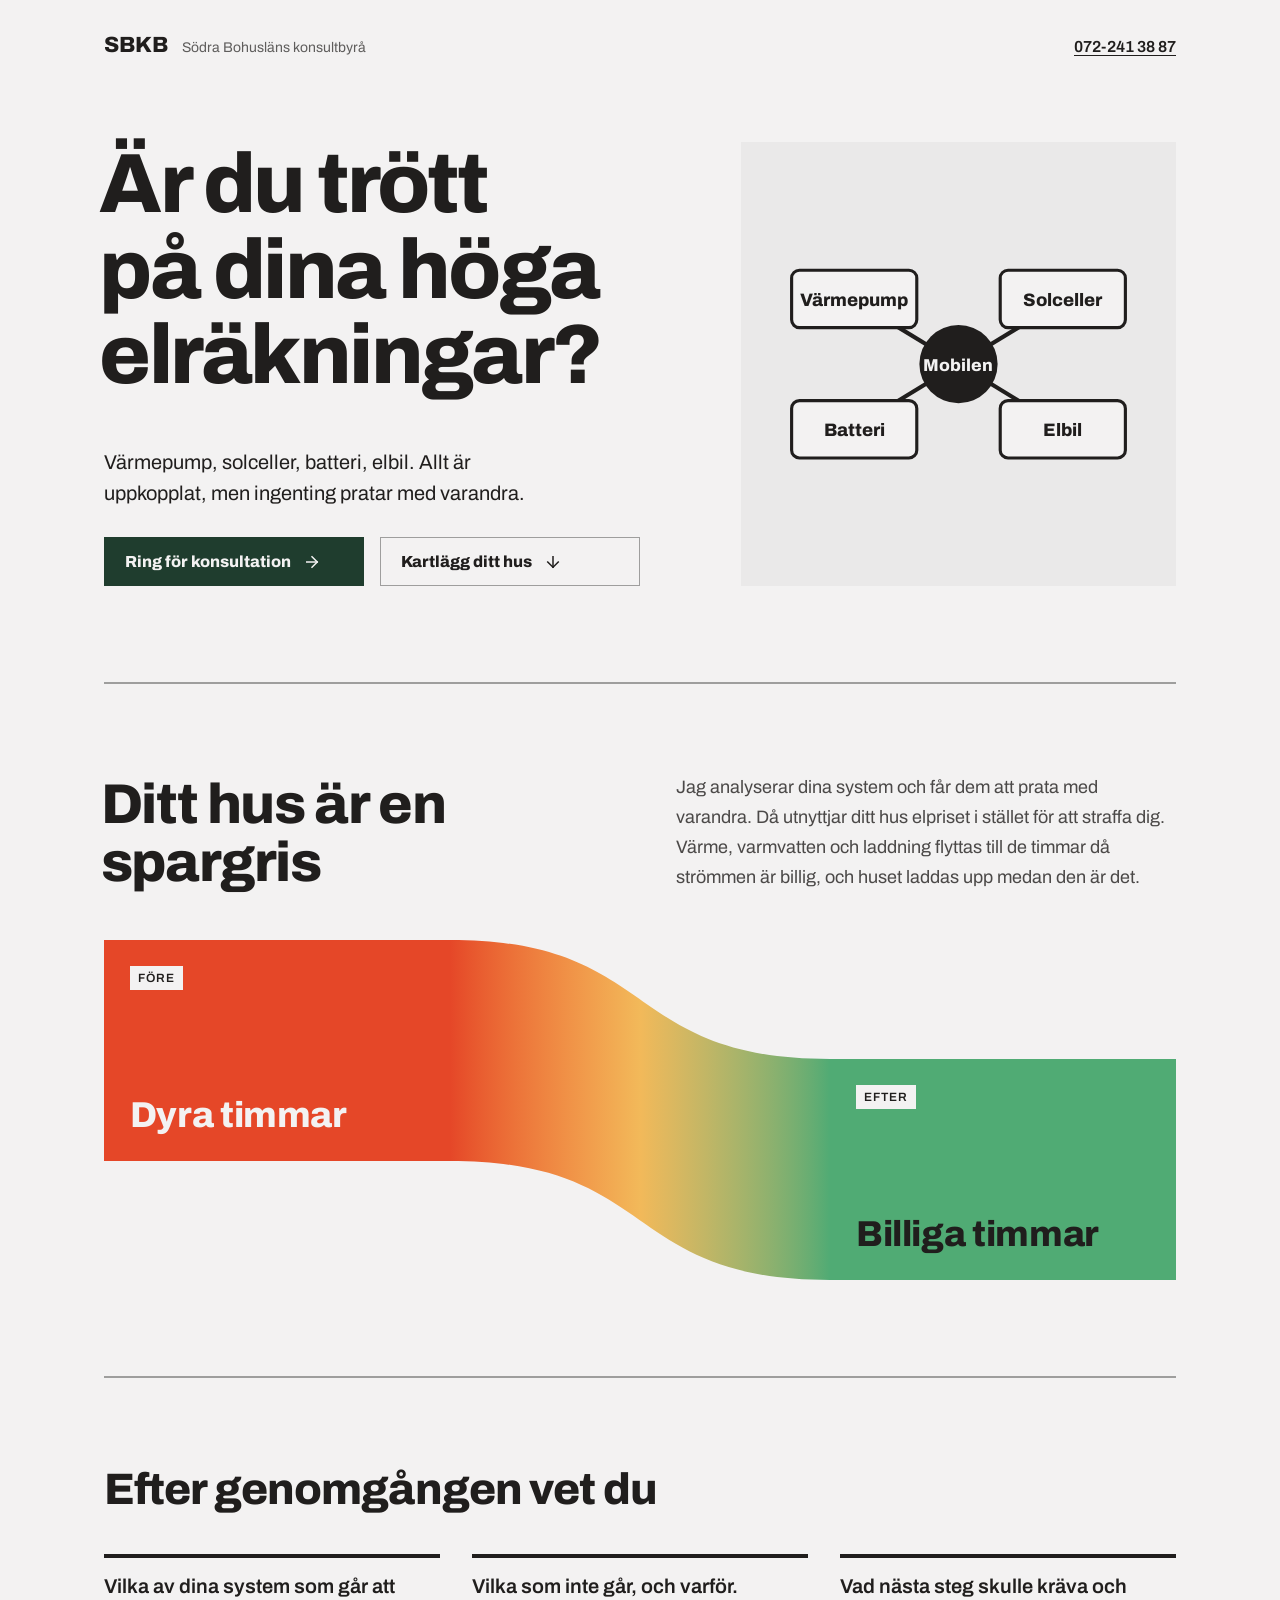
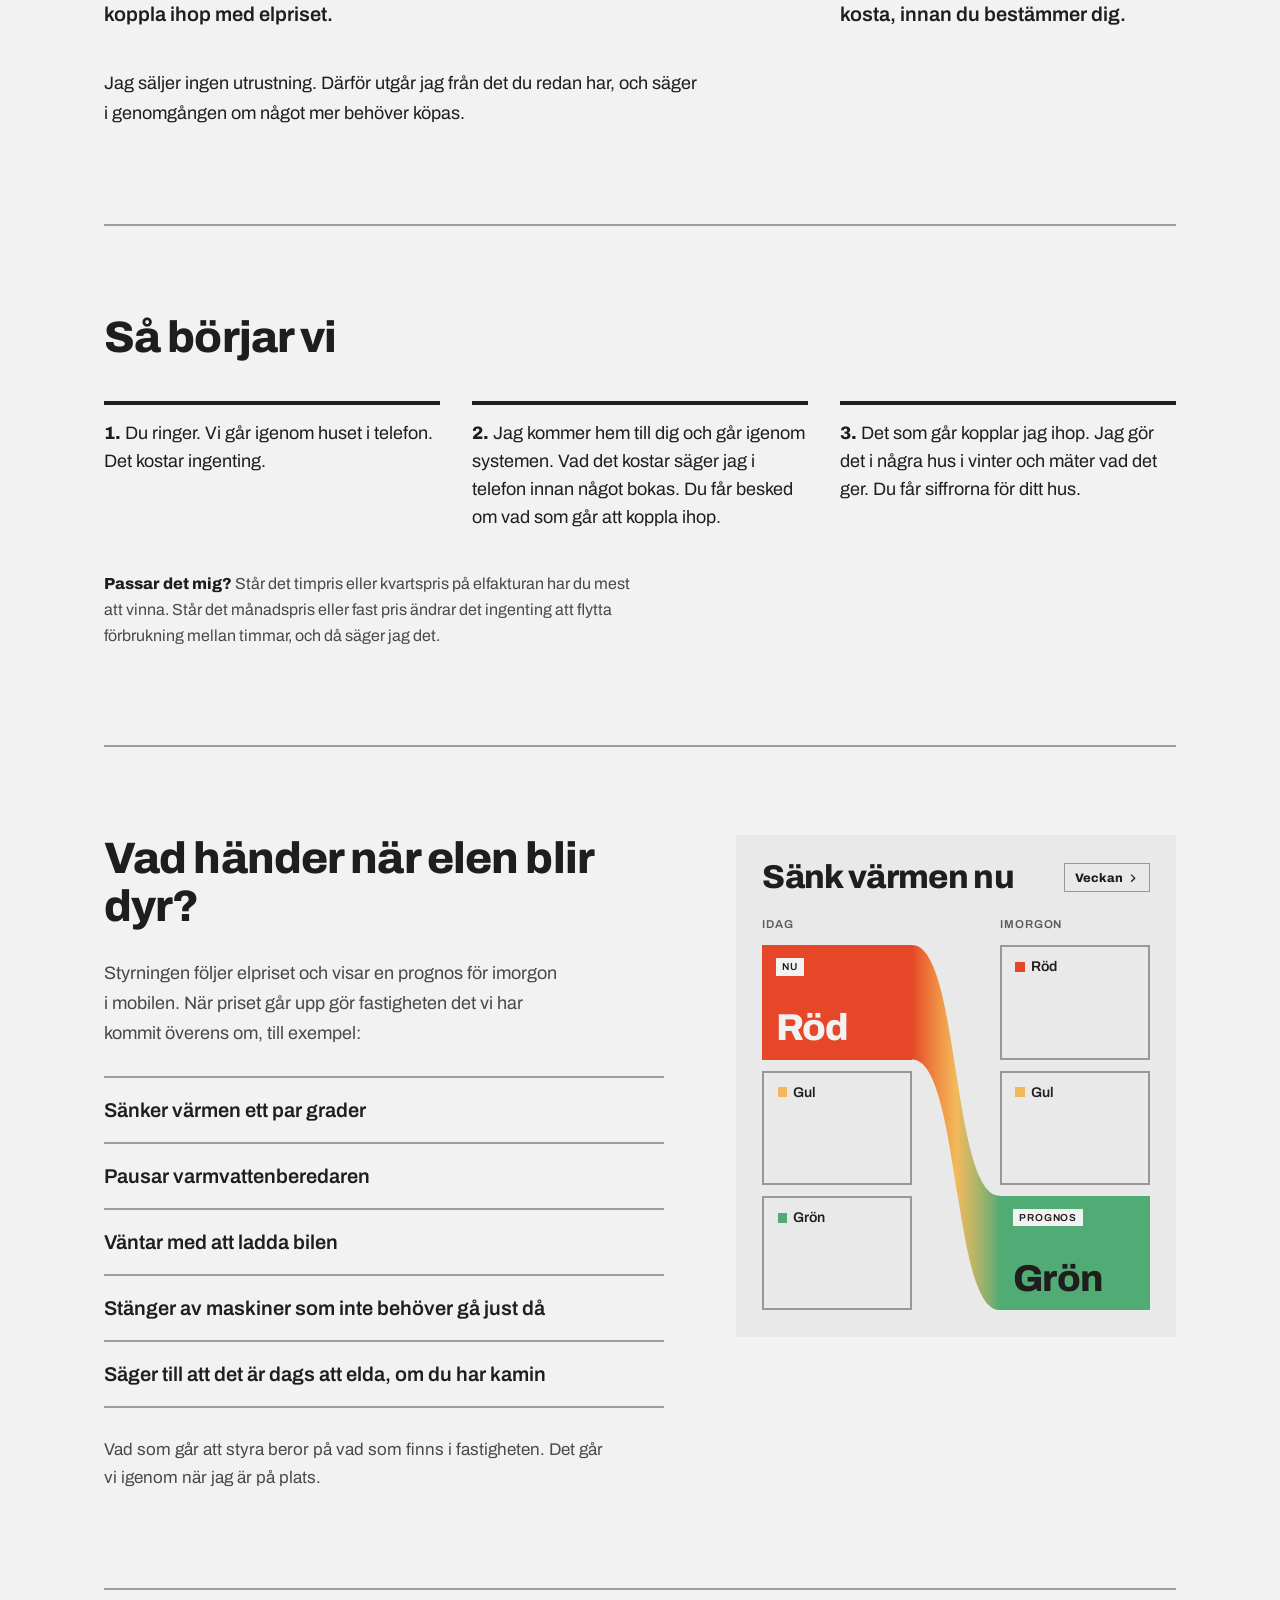
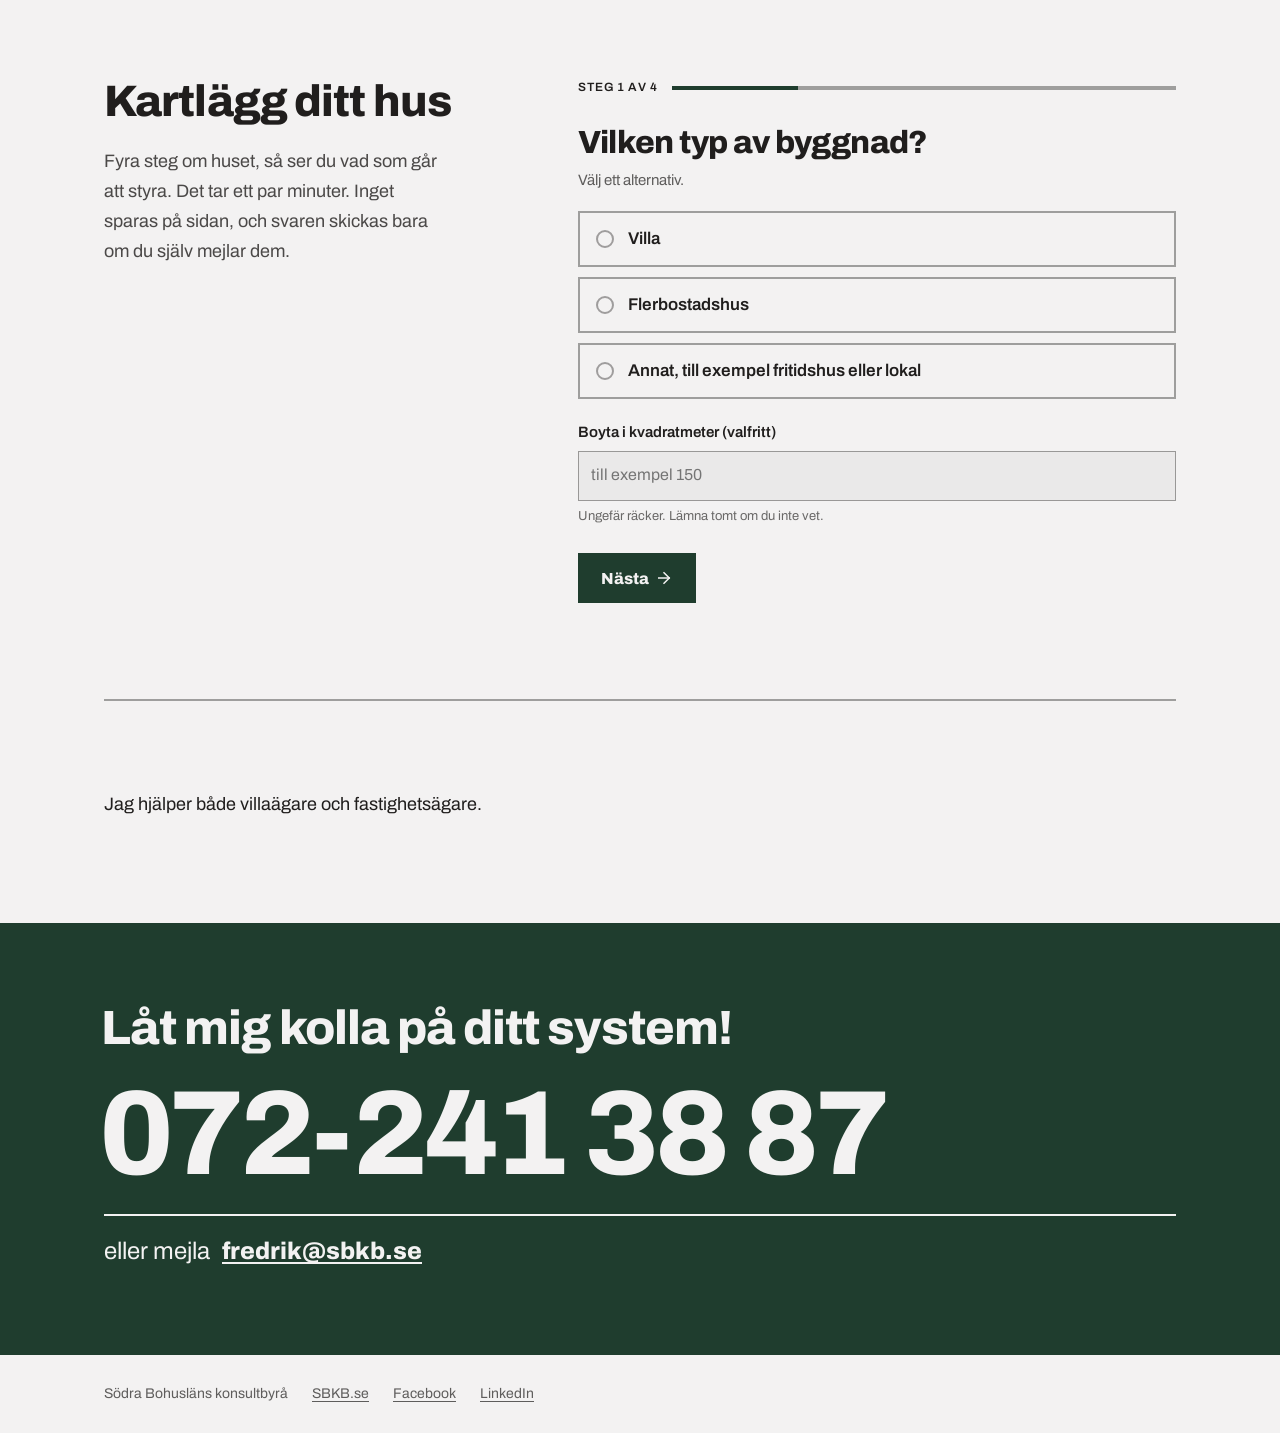
==== commit b11731c9: "Energistyrning: stryker meningen Det säger jag rakt ut Co-Authored-By: Claude Sonnet 5.5 <noreply@an" ====
--- a/energistyrning/index.html
+++ b/energistyrning/index.html
@@ -454,7 +454,7 @@
       <h2 style="font-size:clamp(32px, 4vw, 44px); line-height:1.08; letter-spacing:-0.02em; margin:0;">Efter genomgången vet du</h2>
       <ul style="list-style:none; margin:0; padding:0; display:grid; grid-template-columns:repeat(auto-fit, minmax(240px, 1fr)); gap:28px 32px;">
         <li style="border-top:4px solid var(--color-text); padding-top:14px; font-size:20px; line-height:28px; font-weight:600;">Vilka av dina system som går att koppla ihop med elpriset.</li>
-        <li style="border-top:4px solid var(--color-text); padding-top:14px; font-size:20px; line-height:28px; font-weight:600;">Vilka som inte går, och varför. Det säger jag rakt ut.</li>
+        <li style="border-top:4px solid var(--color-text); padding-top:14px; font-size:20px; line-height:28px; font-weight:600;">Vilka som inte går, och varför.</li>
         <li style="border-top:4px solid var(--color-text); padding-top:14px; font-size:20px; line-height:28px; font-weight:600;">Vad nästa steg skulle kräva och kosta, innan du bestämmer dig.</li>
       </ul>
       <p style="font-size:18px; line-height:30px; margin:0; max-width:60ch;">Jag säljer ingen utrustning. Därför utgår jag från det du redan har, och säger i genomgången om något mer behöver köpas.</p>
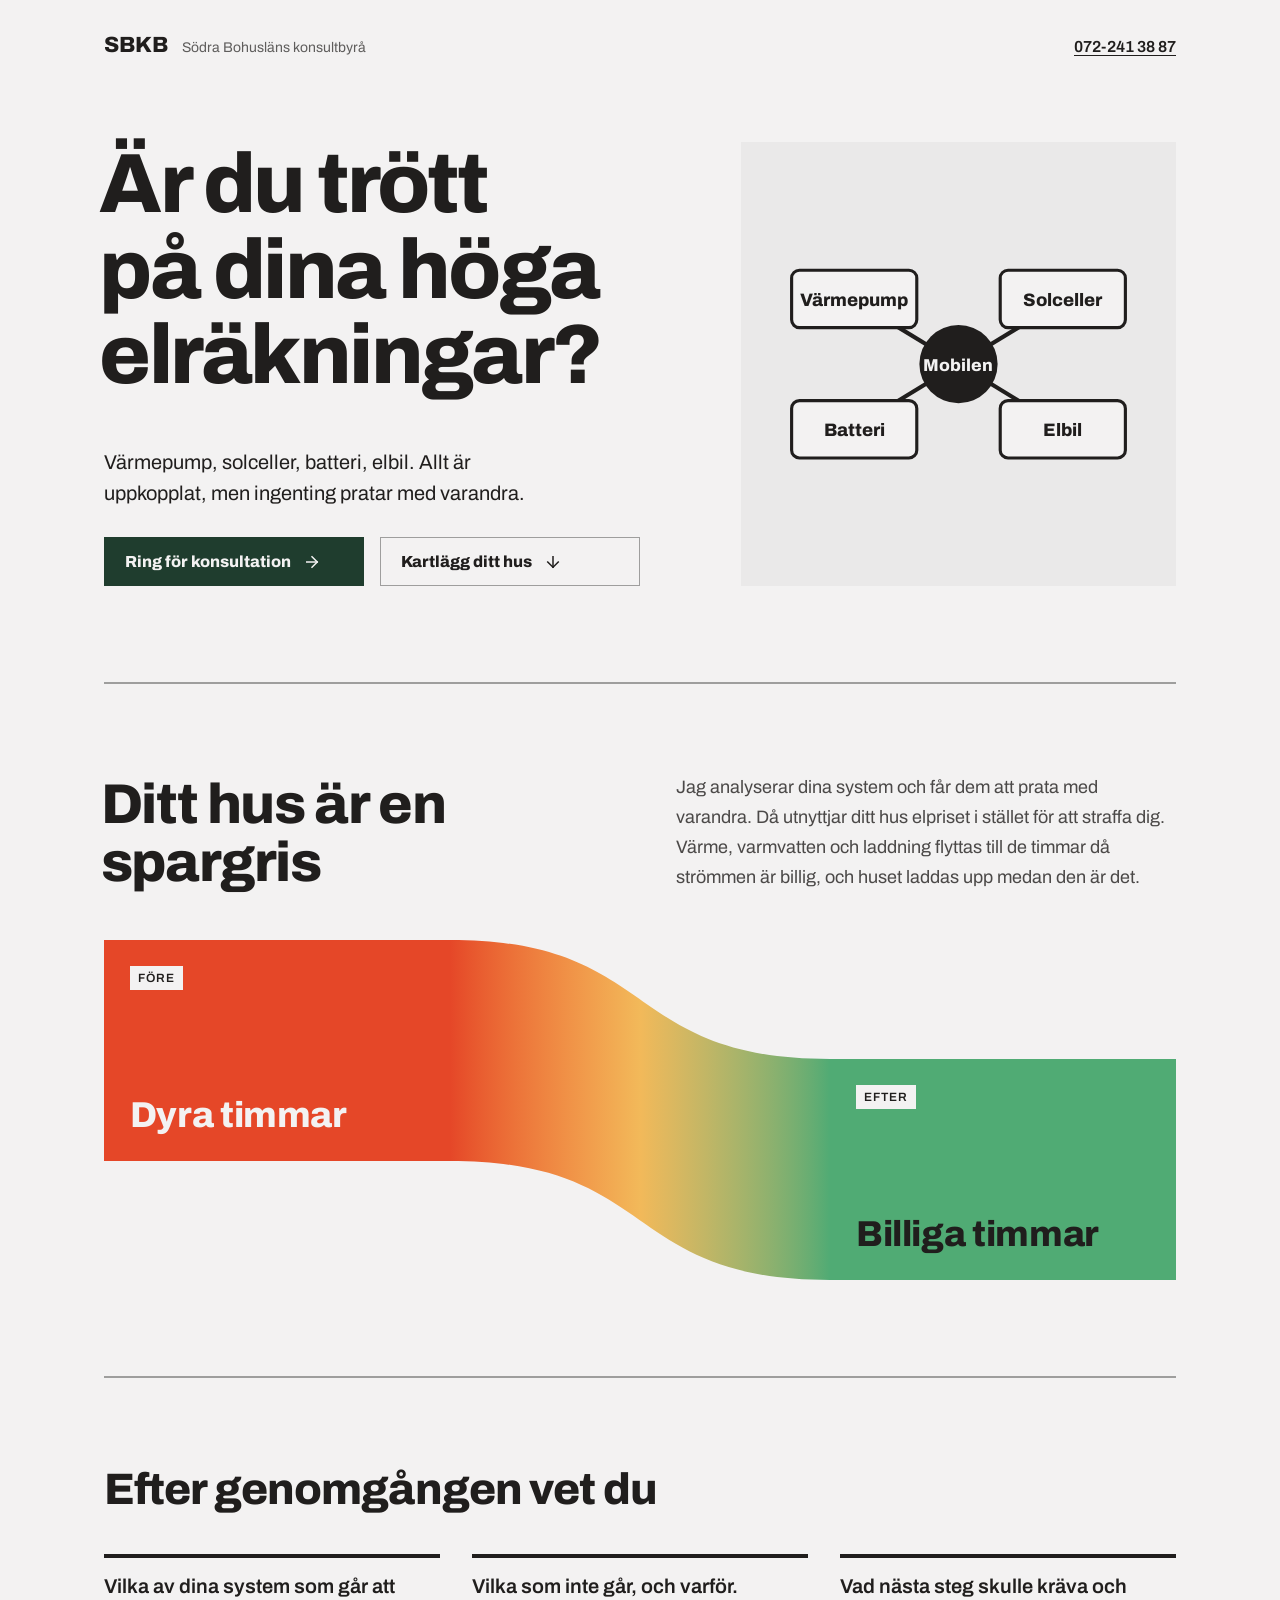
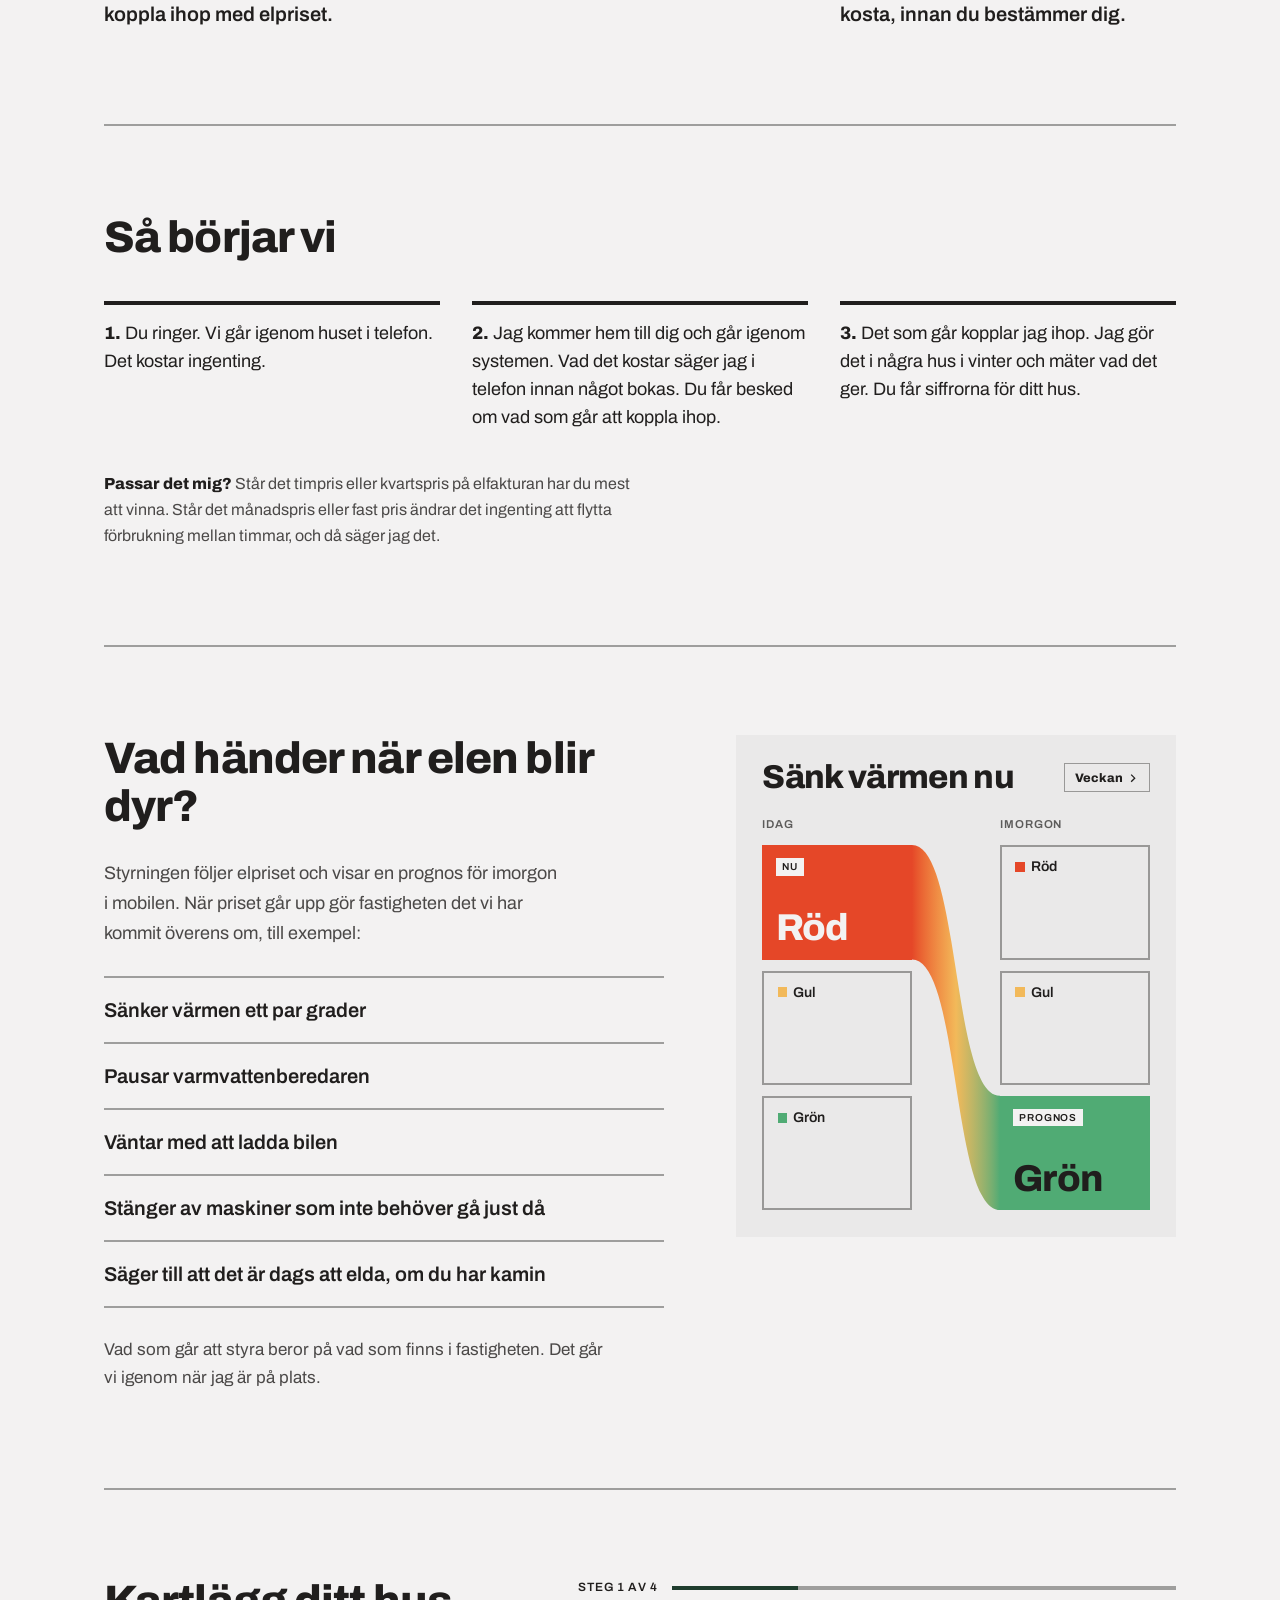
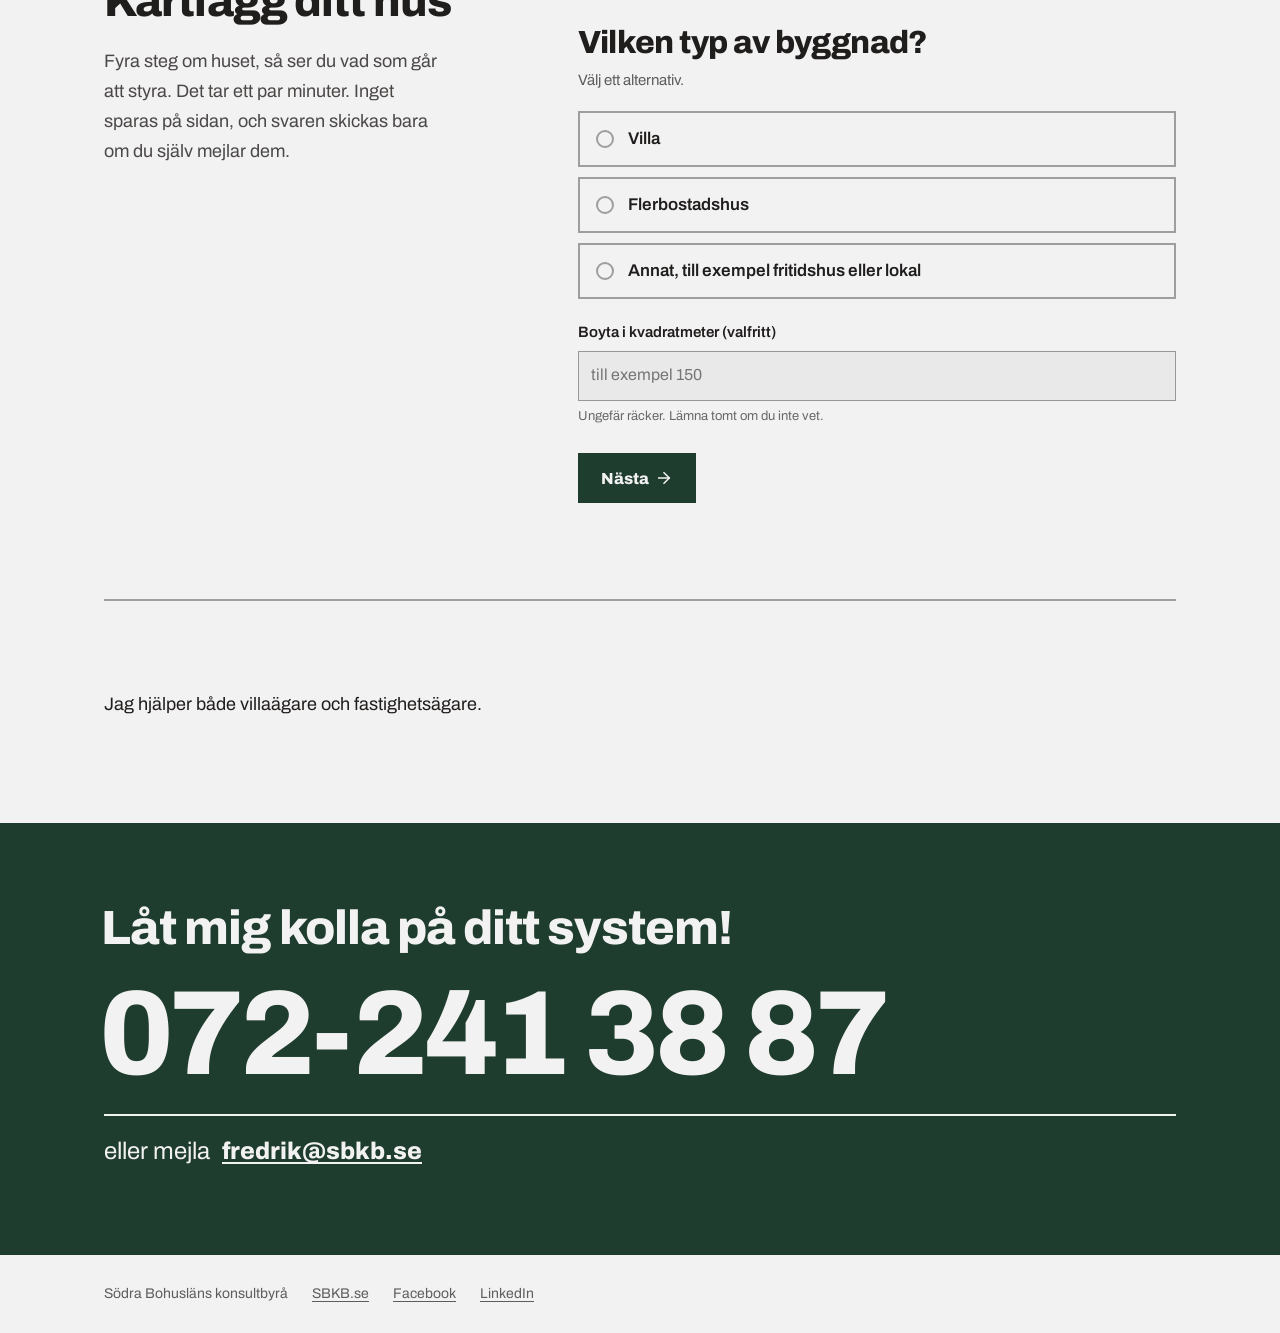
==== commit 94c2c5e6: "Energistyrning: stryker stycket Jag säljer ingen utrustning Co-Authored-By: Claude Sonnet 5.5 <norep" ====
--- a/energistyrning/index.html
+++ b/energistyrning/index.html
@@ -457,7 +457,6 @@
         <li style="border-top:4px solid var(--color-text); padding-top:14px; font-size:20px; line-height:28px; font-weight:600;">Vilka som inte går, och varför.</li>
         <li style="border-top:4px solid var(--color-text); padding-top:14px; font-size:20px; line-height:28px; font-weight:600;">Vad nästa steg skulle kräva och kosta, innan du bestämmer dig.</li>
       </ul>
-      <p style="font-size:18px; line-height:30px; margin:0; max-width:60ch;">Jag säljer ingen utrustning. Därför utgår jag från det du redan har, och säger i genomgången om något mer behöver köpas.</p>
     </section>
     <section style="border-top:2px solid var(--color-divider); padding:clamp(56px, 8vw, 88px) 0 clamp(64px, 8vw, 96px); display:flex; flex-direction:column; gap:40px;">
       <h2 style="font-size:clamp(32px, 4vw, 44px); line-height:1.08; letter-spacing:-0.02em; margin:0;">Så börjar vi</h2>
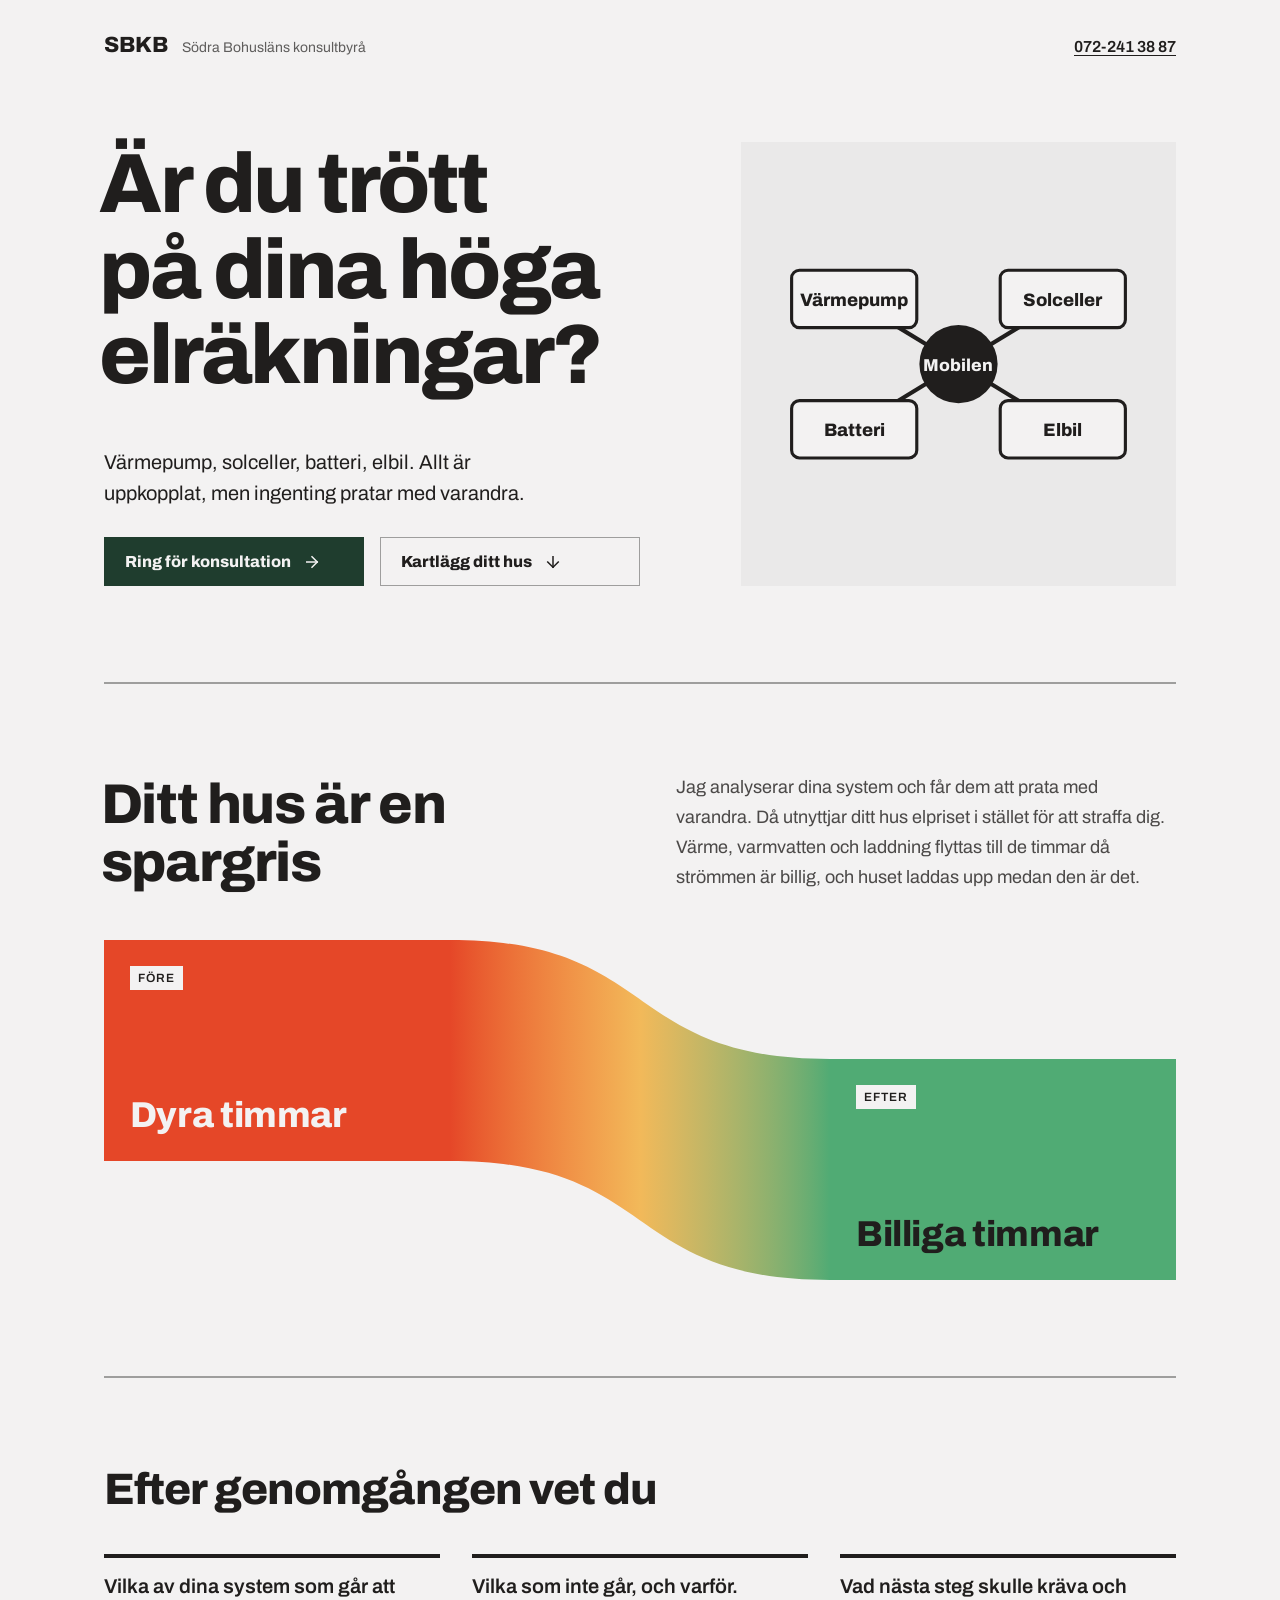
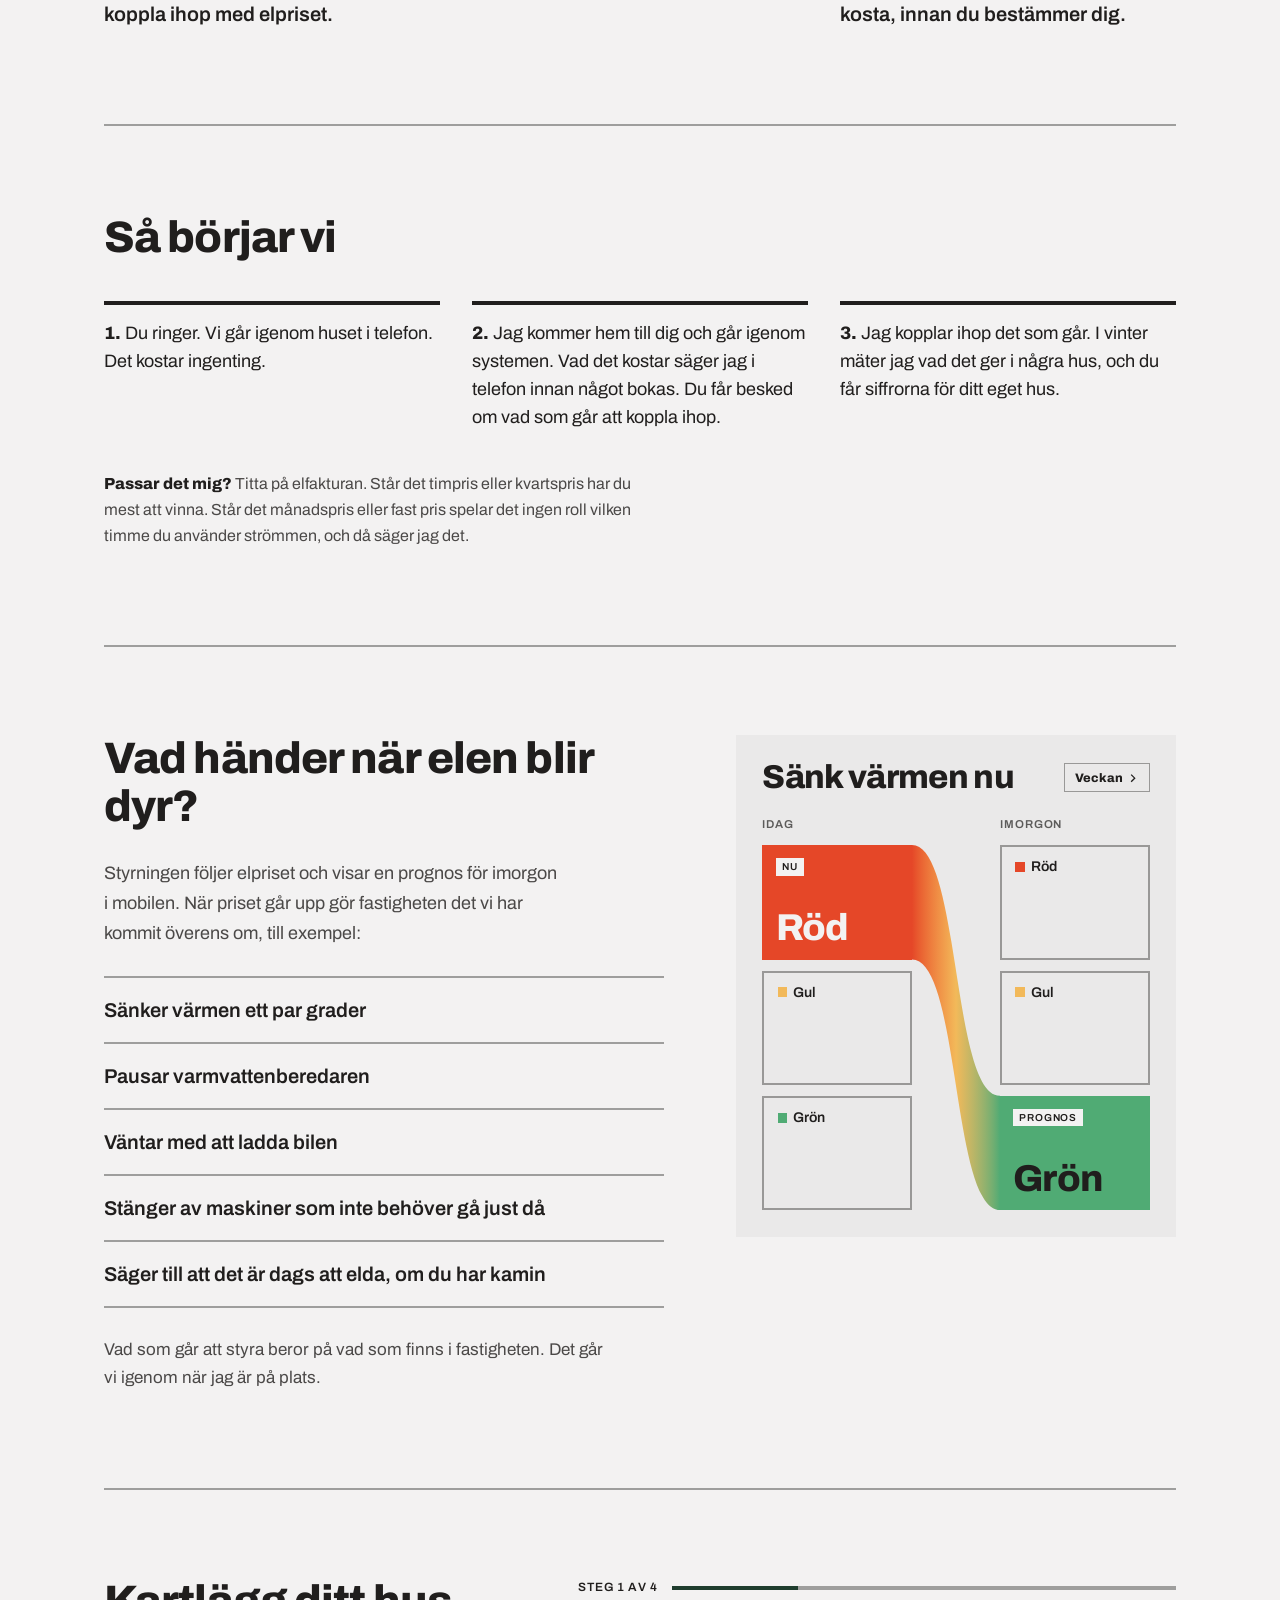
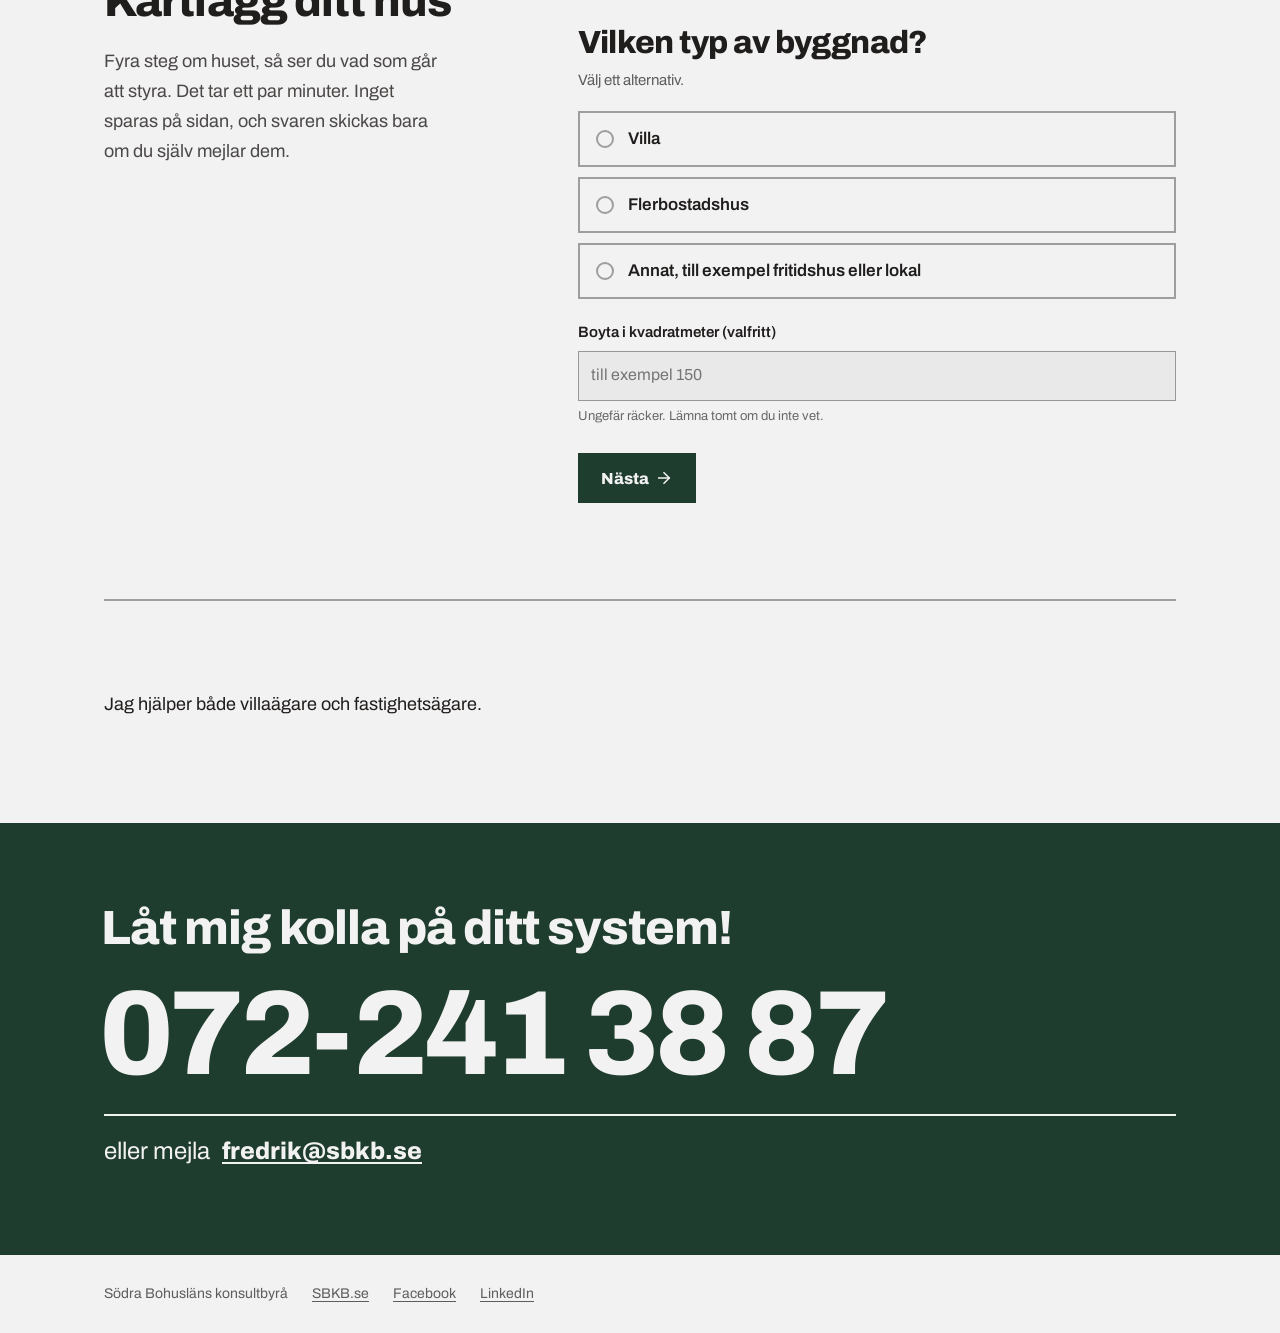
==== commit f8bc658e: "Energistyrning: steg 3 och Passar det mig? omskrivna till bättre svenska Co-Authored-By: Claude Sonn" ====
--- a/energistyrning/index.html
+++ b/energistyrning/index.html
@@ -463,9 +463,9 @@
       <ol style="list-style:none; margin:0; padding:0; display:grid; grid-template-columns:repeat(auto-fit, minmax(240px, 1fr)); gap:28px 32px;">
         <li style="border-top:4px solid var(--color-text); padding-top:14px; font-size:18px; line-height:28px;"><strong>1.</strong> Du ringer. Vi går igenom huset i telefon. Det kostar ingenting.</li>
         <li style="border-top:4px solid var(--color-text); padding-top:14px; font-size:18px; line-height:28px;"><strong>2.</strong> Jag kommer hem till dig och går igenom systemen. Vad det kostar säger jag i telefon innan något bokas. Du får besked om vad som går att koppla ihop.</li>
-        <li style="border-top:4px solid var(--color-text); padding-top:14px; font-size:18px; line-height:28px;"><strong>3.</strong> Det som går kopplar jag ihop. Jag gör det i några hus i vinter och mäter vad det ger. Du får siffrorna för ditt hus.</li>
+        <li style="border-top:4px solid var(--color-text); padding-top:14px; font-size:18px; line-height:28px;"><strong>3.</strong> Jag kopplar ihop det som går. I vinter mäter jag vad det ger i några hus, och du får siffrorna för ditt eget hus.</li>
       </ol>
-      <p style="font-size:16px; line-height:26px; margin:0; max-width:60ch; color:color-mix(in srgb, var(--color-text) 80%, transparent);"><strong style="color:var(--color-text);">Passar det mig?</strong> Står det timpris eller kvartspris på elfakturan har du mest att vinna. Står det månadspris eller fast pris ändrar det ingenting att flytta förbrukning mellan timmar, och då säger jag det.</p>
+      <p style="font-size:16px; line-height:26px; margin:0; max-width:60ch; color:color-mix(in srgb, var(--color-text) 80%, transparent);"><strong style="color:var(--color-text);">Passar det mig?</strong> Titta på elfakturan. Står det timpris eller kvartspris har du mest att vinna. Står det månadspris eller fast pris spelar det ingen roll vilken timme du använder strömmen, och då säger jag det.</p>
     </section>
     <section style="border-top:2px solid var(--color-divider); padding:clamp(56px, 8vw, 88px) 0 clamp(64px, 8vw, 96px); display:flex; flex-wrap:wrap; gap:56px 72px; align-items:flex-start;">
       <div style="flex:1 1 400px; display:flex; flex-direction:column; gap:28px;">
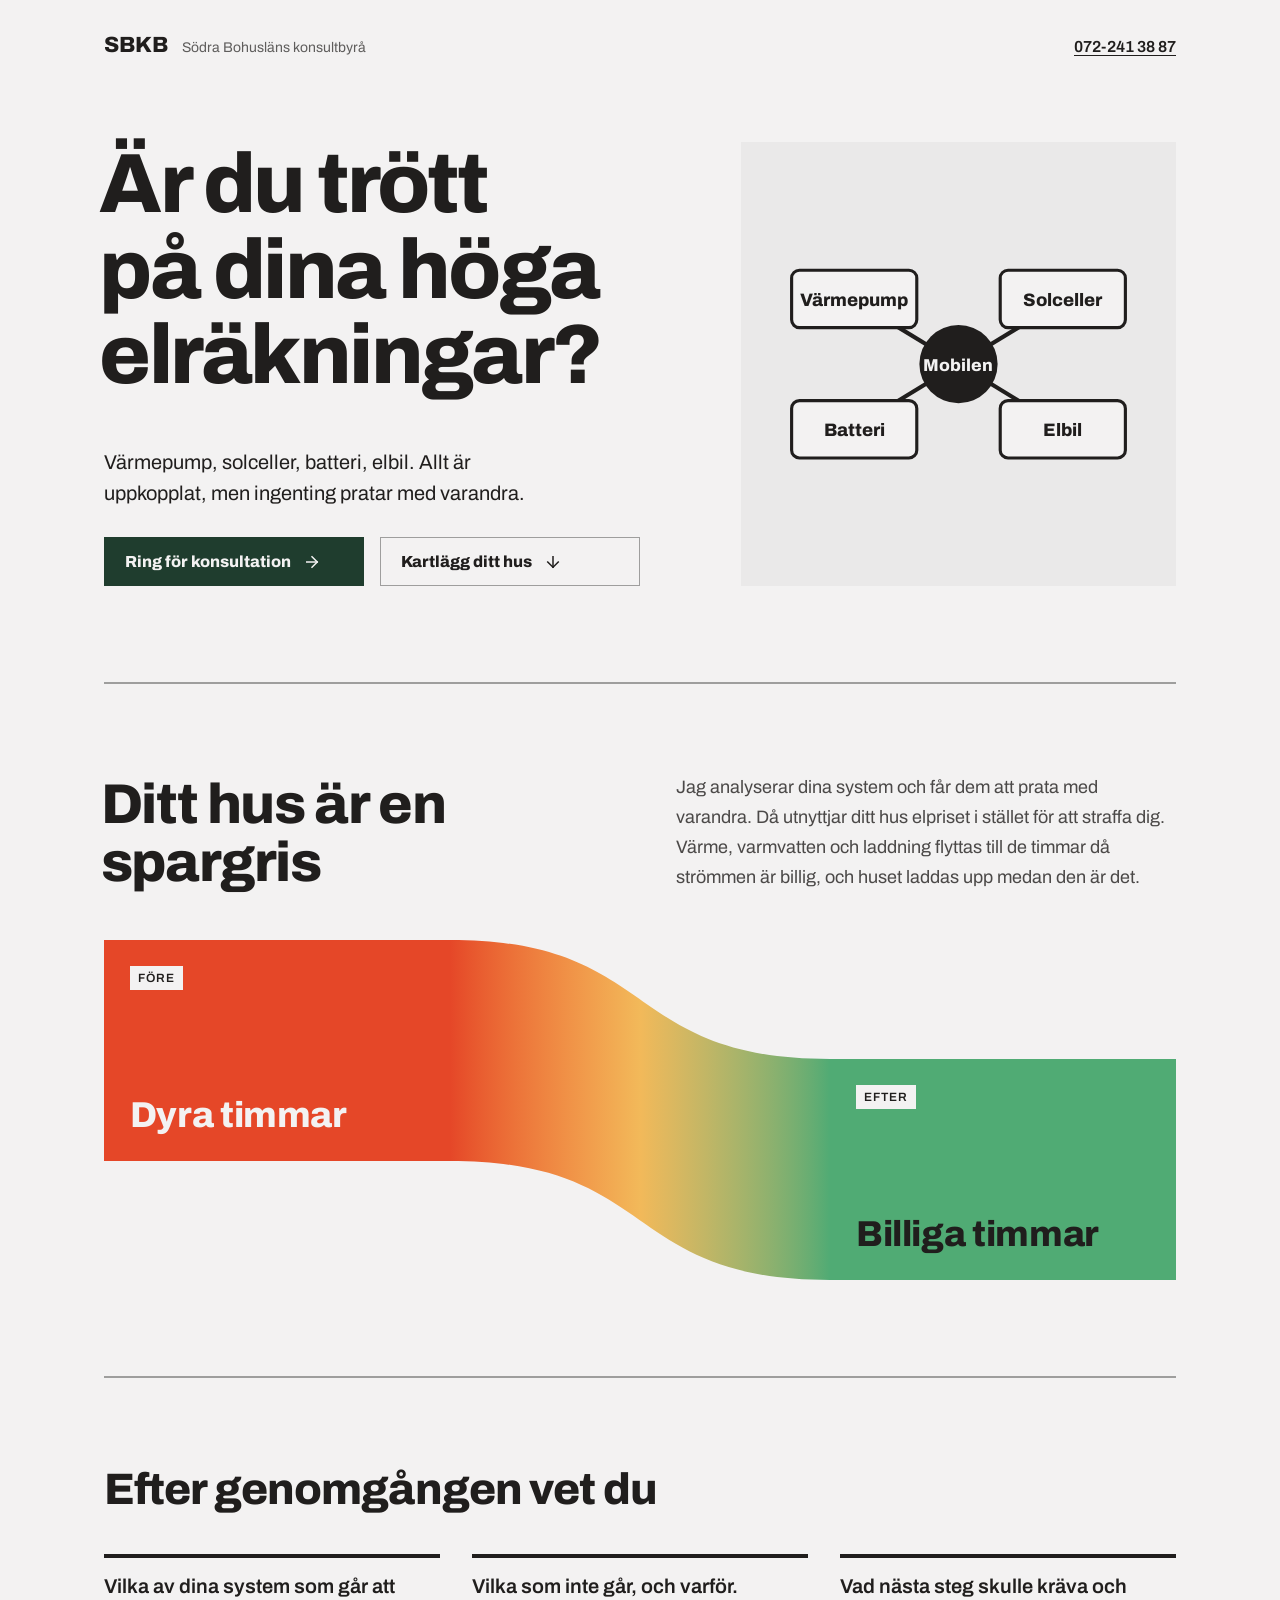
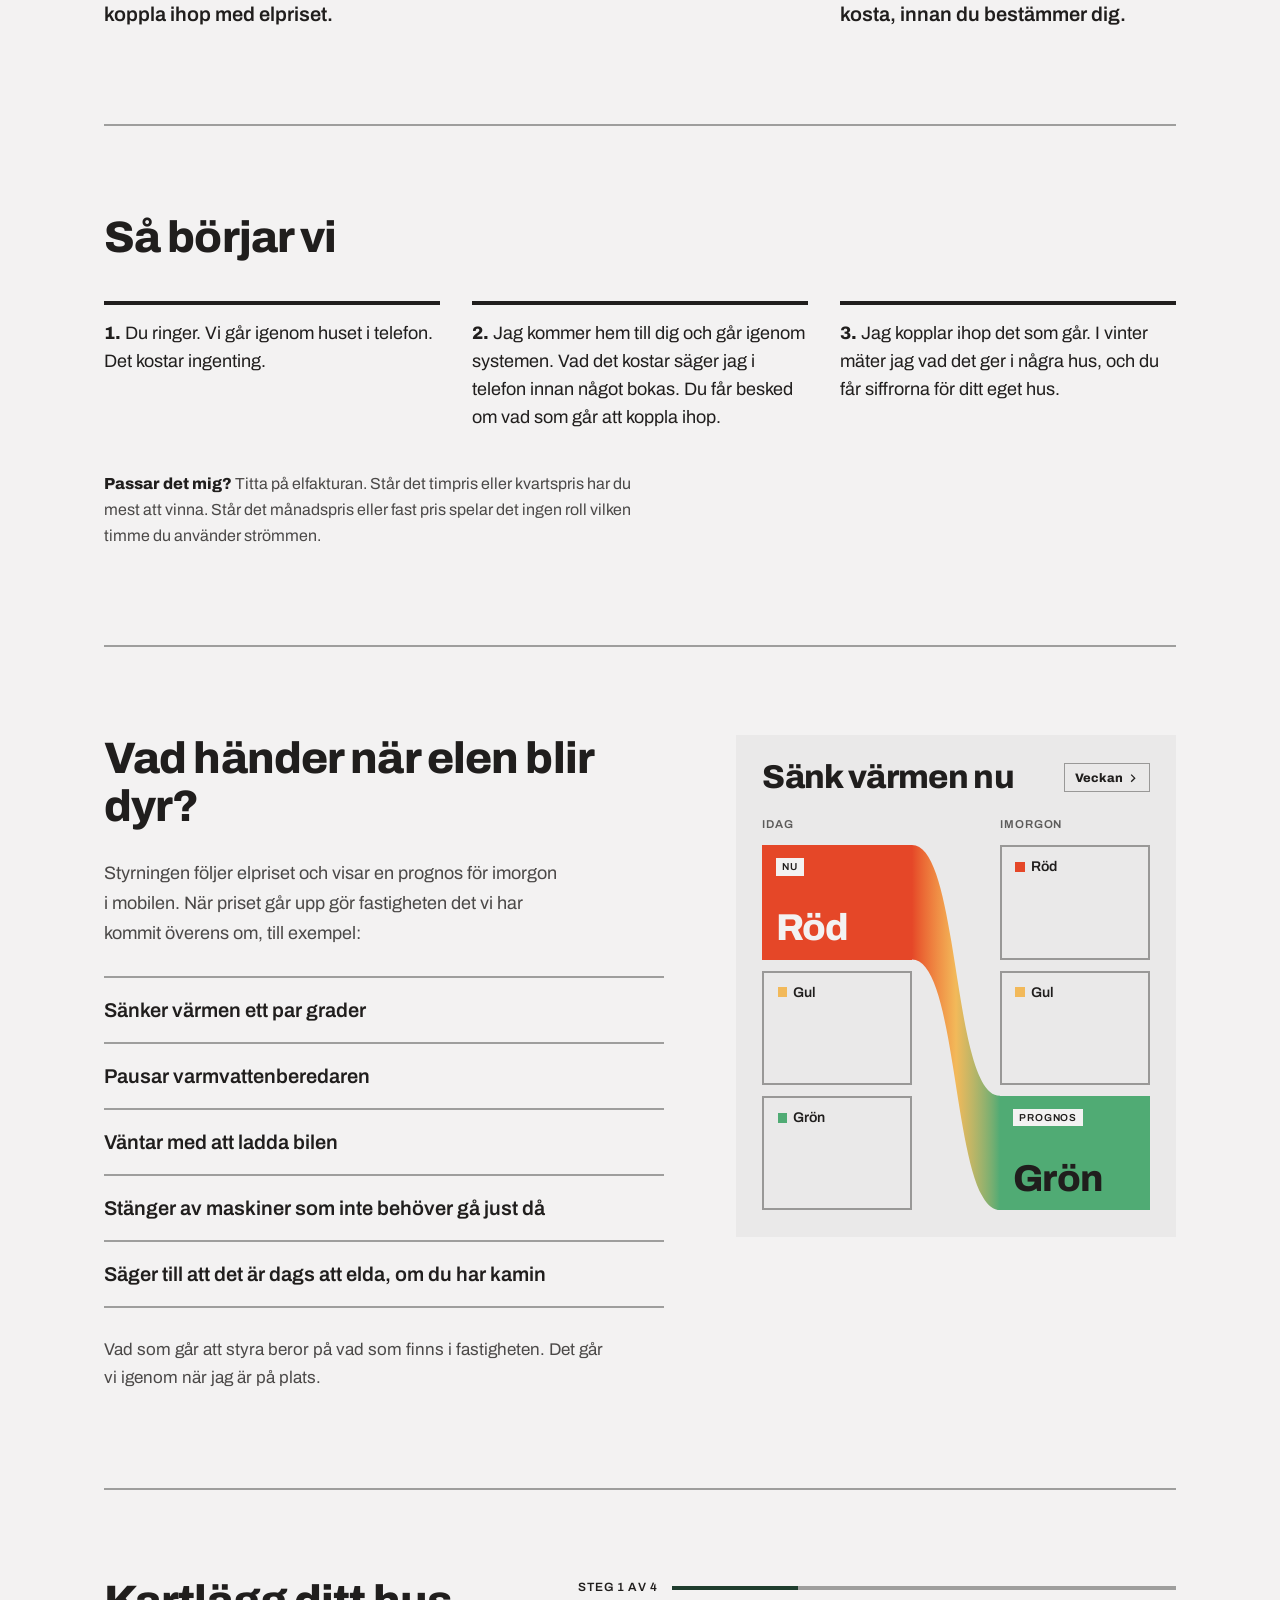
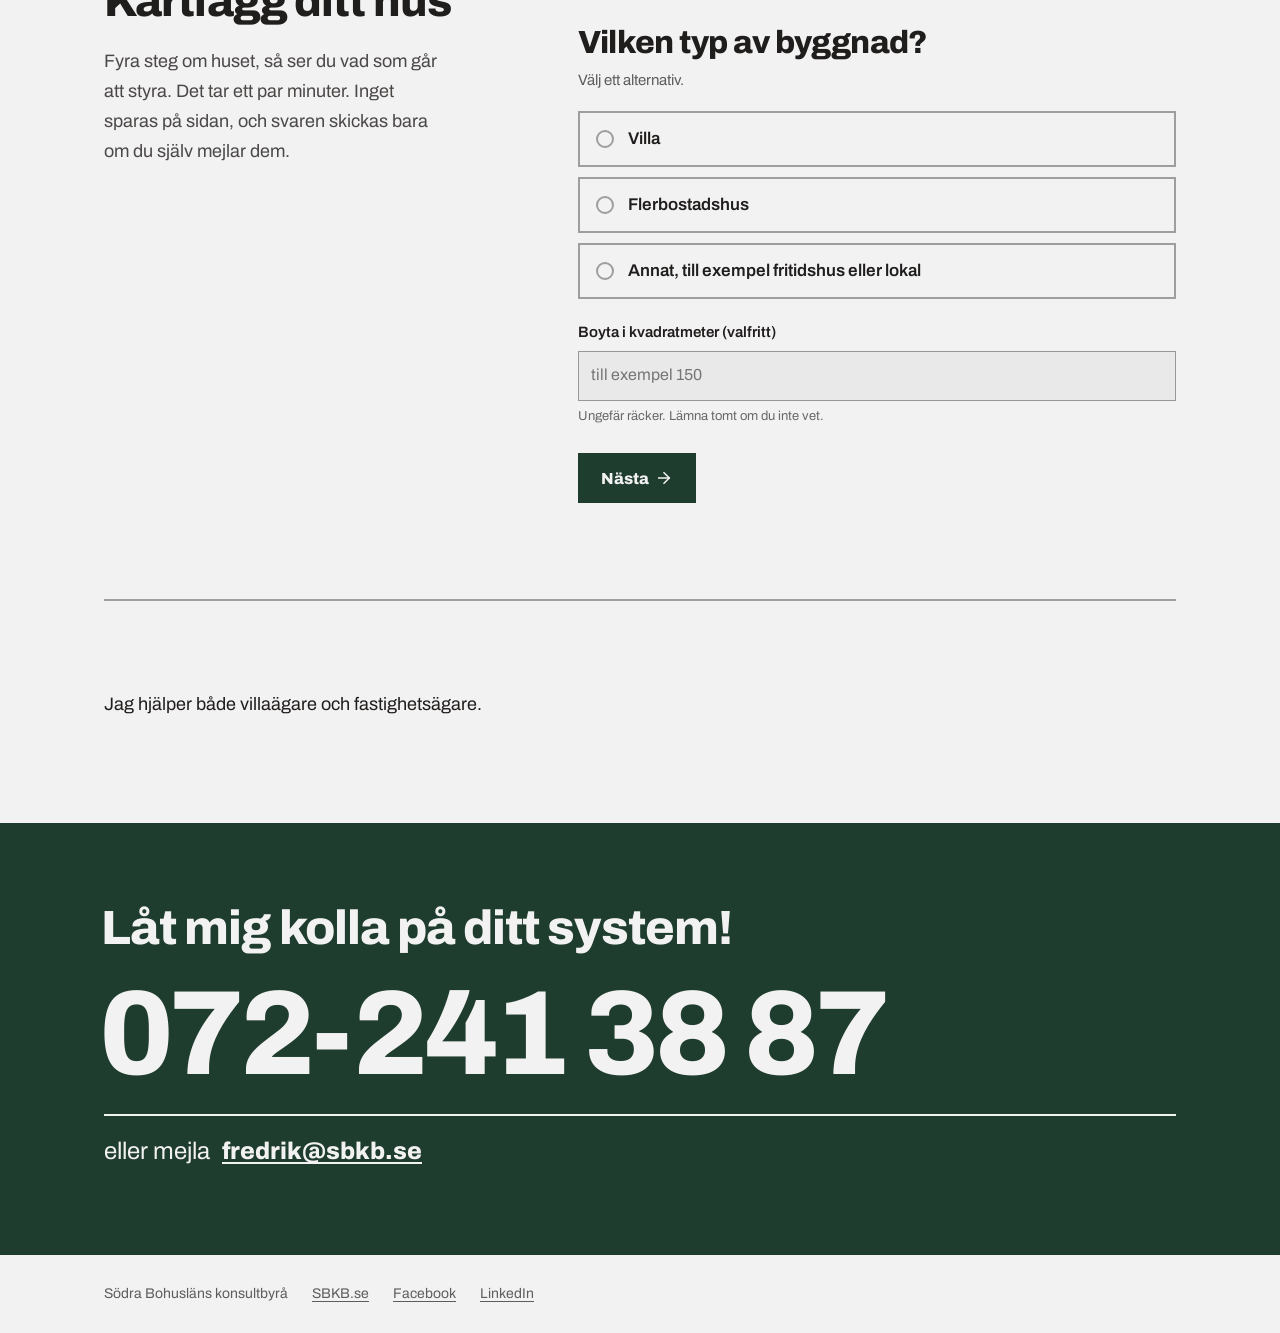
==== commit 66445956: "Energistyrning: stryker och då säger jag det i Passar det mig? Co-Authored-By: Claude Sonnet 5.5 <no" ====
--- a/energistyrning/index.html
+++ b/energistyrning/index.html
@@ -465,7 +465,7 @@
         <li style="border-top:4px solid var(--color-text); padding-top:14px; font-size:18px; line-height:28px;"><strong>2.</strong> Jag kommer hem till dig och går igenom systemen. Vad det kostar säger jag i telefon innan något bokas. Du får besked om vad som går att koppla ihop.</li>
         <li style="border-top:4px solid var(--color-text); padding-top:14px; font-size:18px; line-height:28px;"><strong>3.</strong> Jag kopplar ihop det som går. I vinter mäter jag vad det ger i några hus, och du får siffrorna för ditt eget hus.</li>
       </ol>
-      <p style="font-size:16px; line-height:26px; margin:0; max-width:60ch; color:color-mix(in srgb, var(--color-text) 80%, transparent);"><strong style="color:var(--color-text);">Passar det mig?</strong> Titta på elfakturan. Står det timpris eller kvartspris har du mest att vinna. Står det månadspris eller fast pris spelar det ingen roll vilken timme du använder strömmen, och då säger jag det.</p>
+      <p style="font-size:16px; line-height:26px; margin:0; max-width:60ch; color:color-mix(in srgb, var(--color-text) 80%, transparent);"><strong style="color:var(--color-text);">Passar det mig?</strong> Titta på elfakturan. Står det timpris eller kvartspris har du mest att vinna. Står det månadspris eller fast pris spelar det ingen roll vilken timme du använder strömmen.</p>
     </section>
     <section style="border-top:2px solid var(--color-divider); padding:clamp(56px, 8vw, 88px) 0 clamp(64px, 8vw, 96px); display:flex; flex-wrap:wrap; gap:56px 72px; align-items:flex-start;">
       <div style="flex:1 1 400px; display:flex; flex-direction:column; gap:28px;">
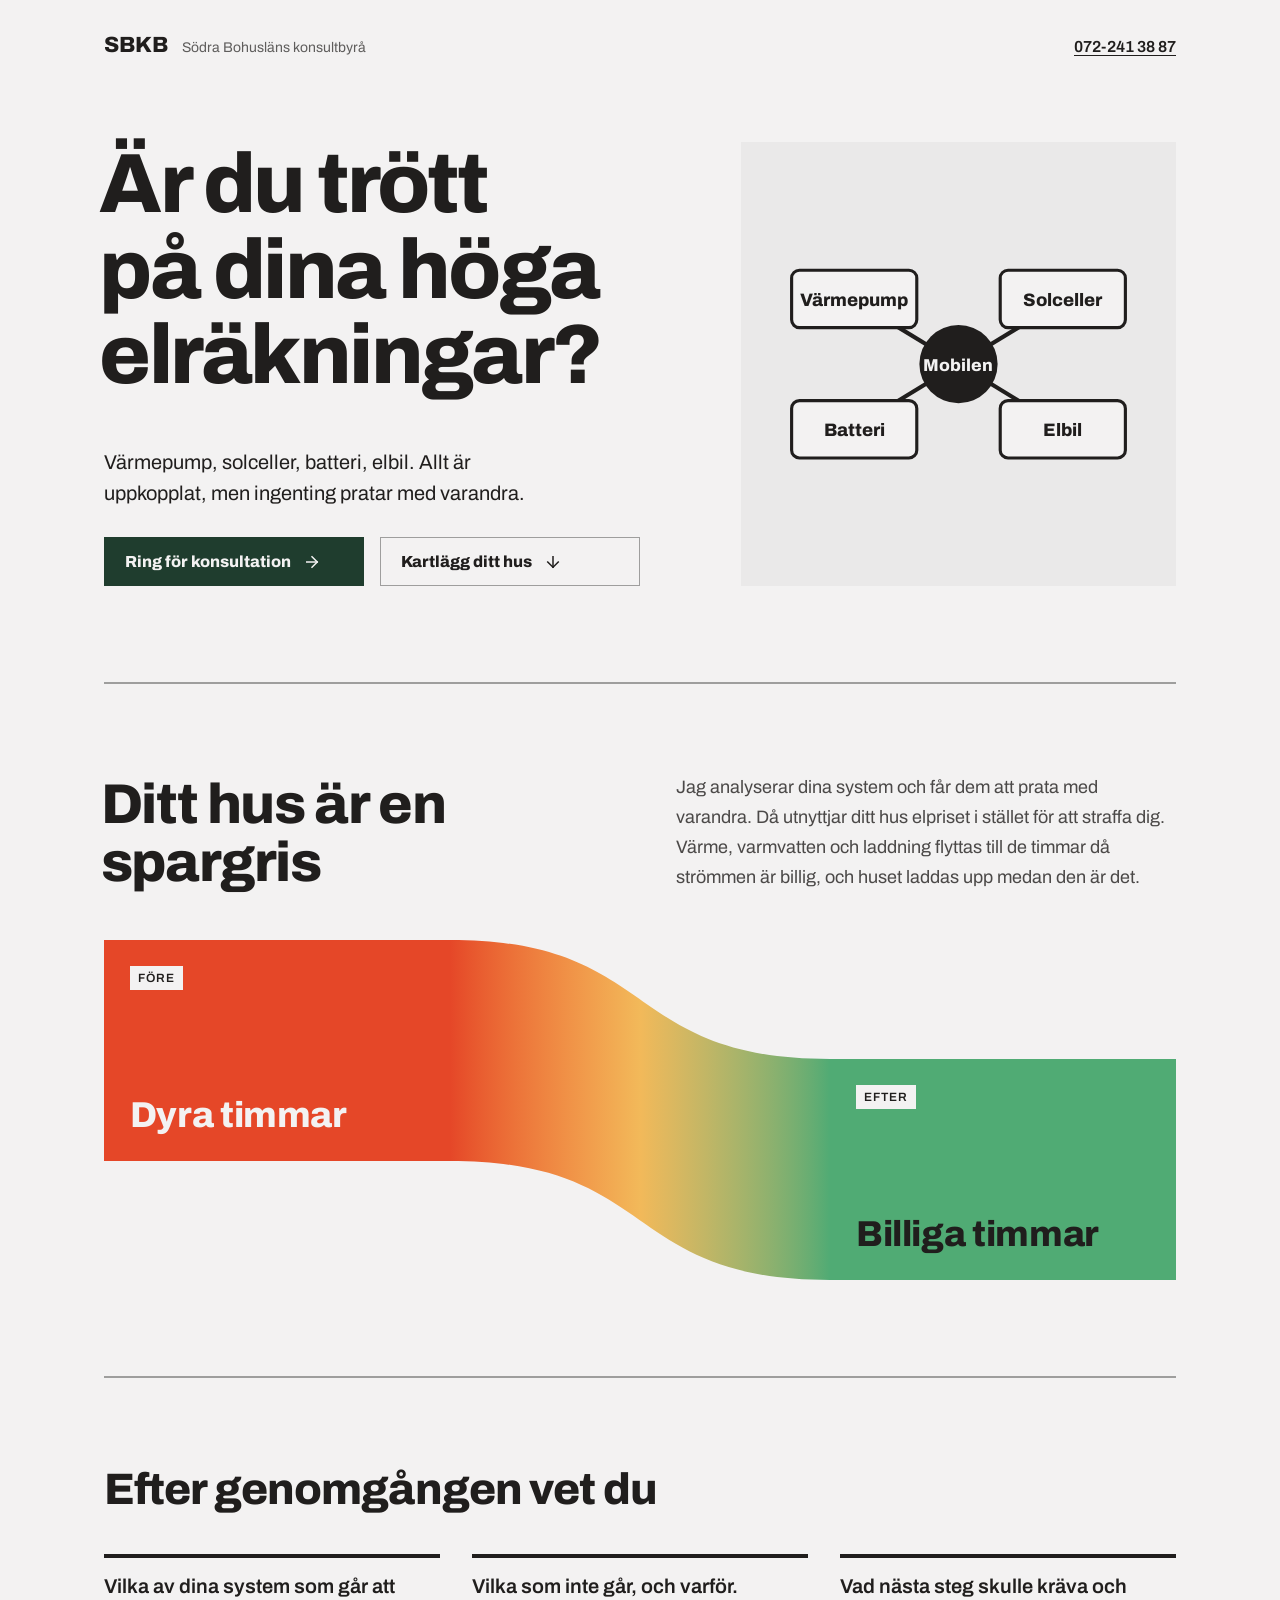
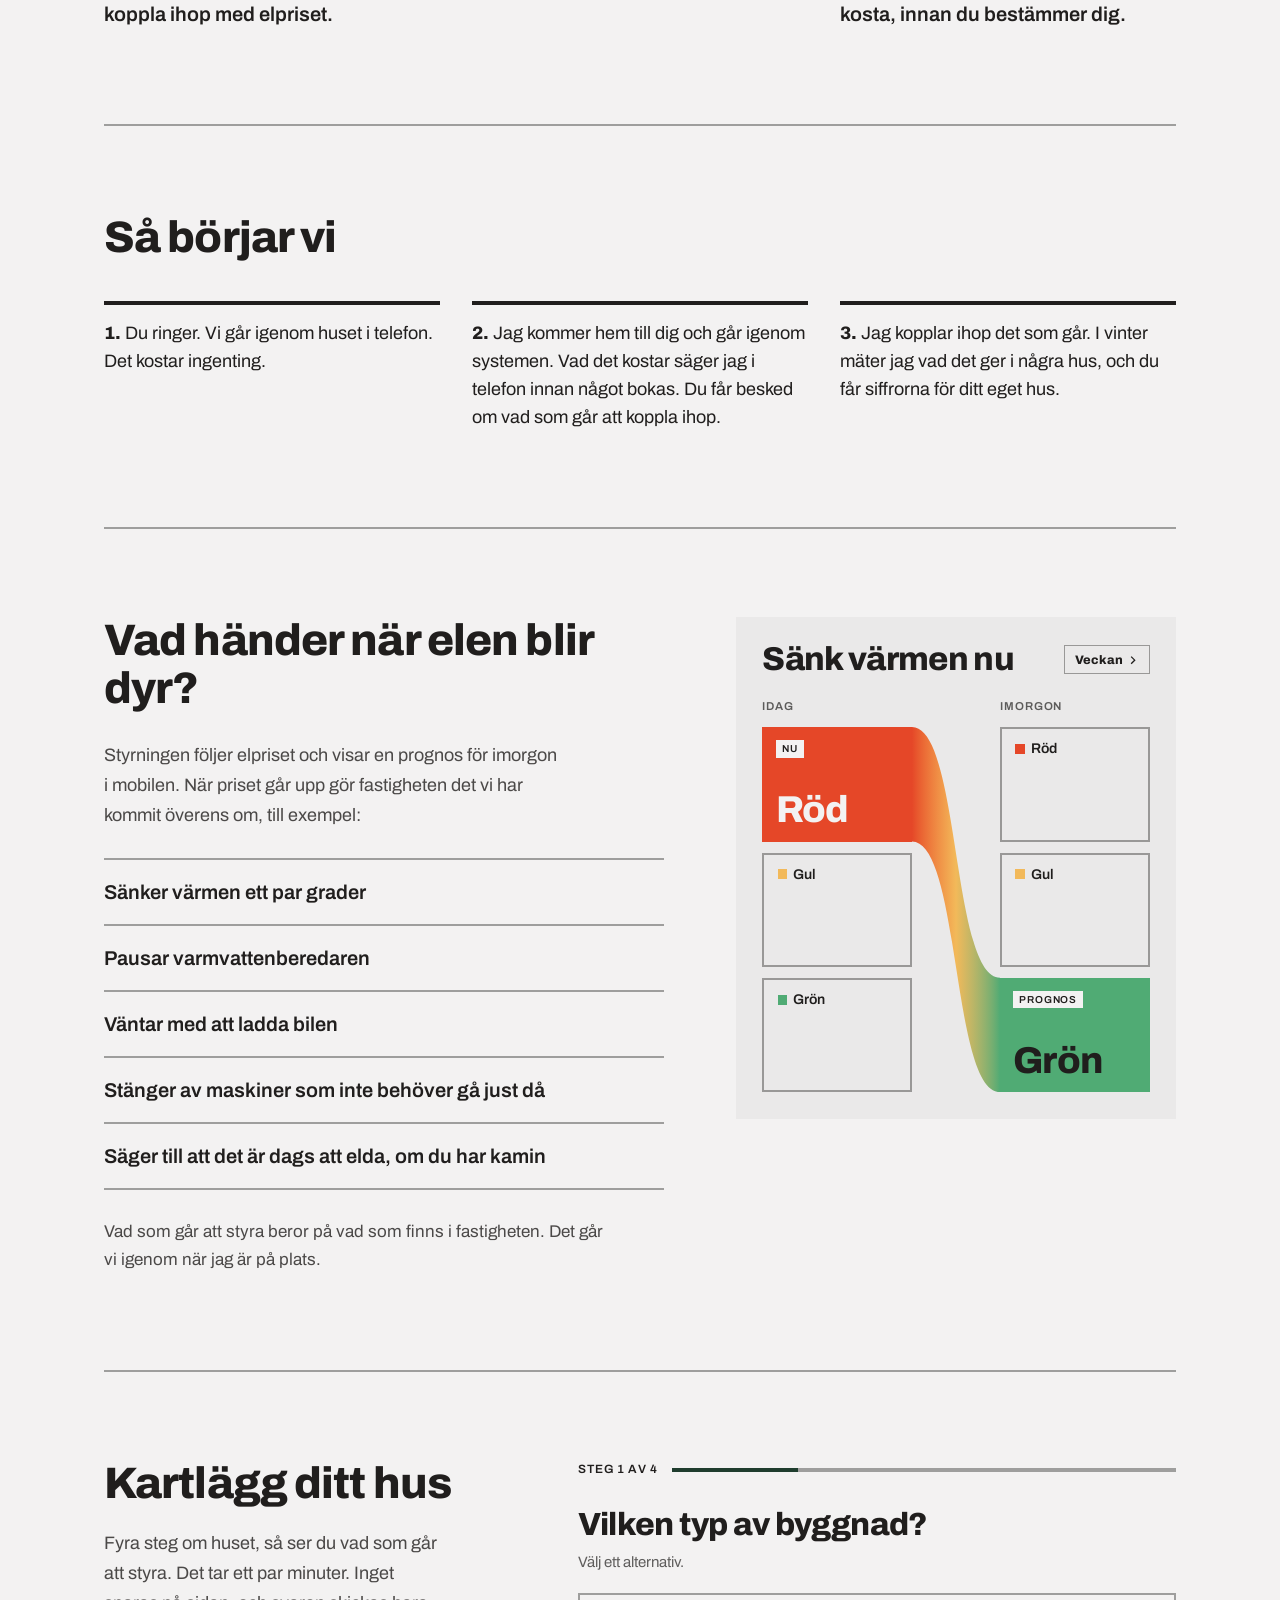
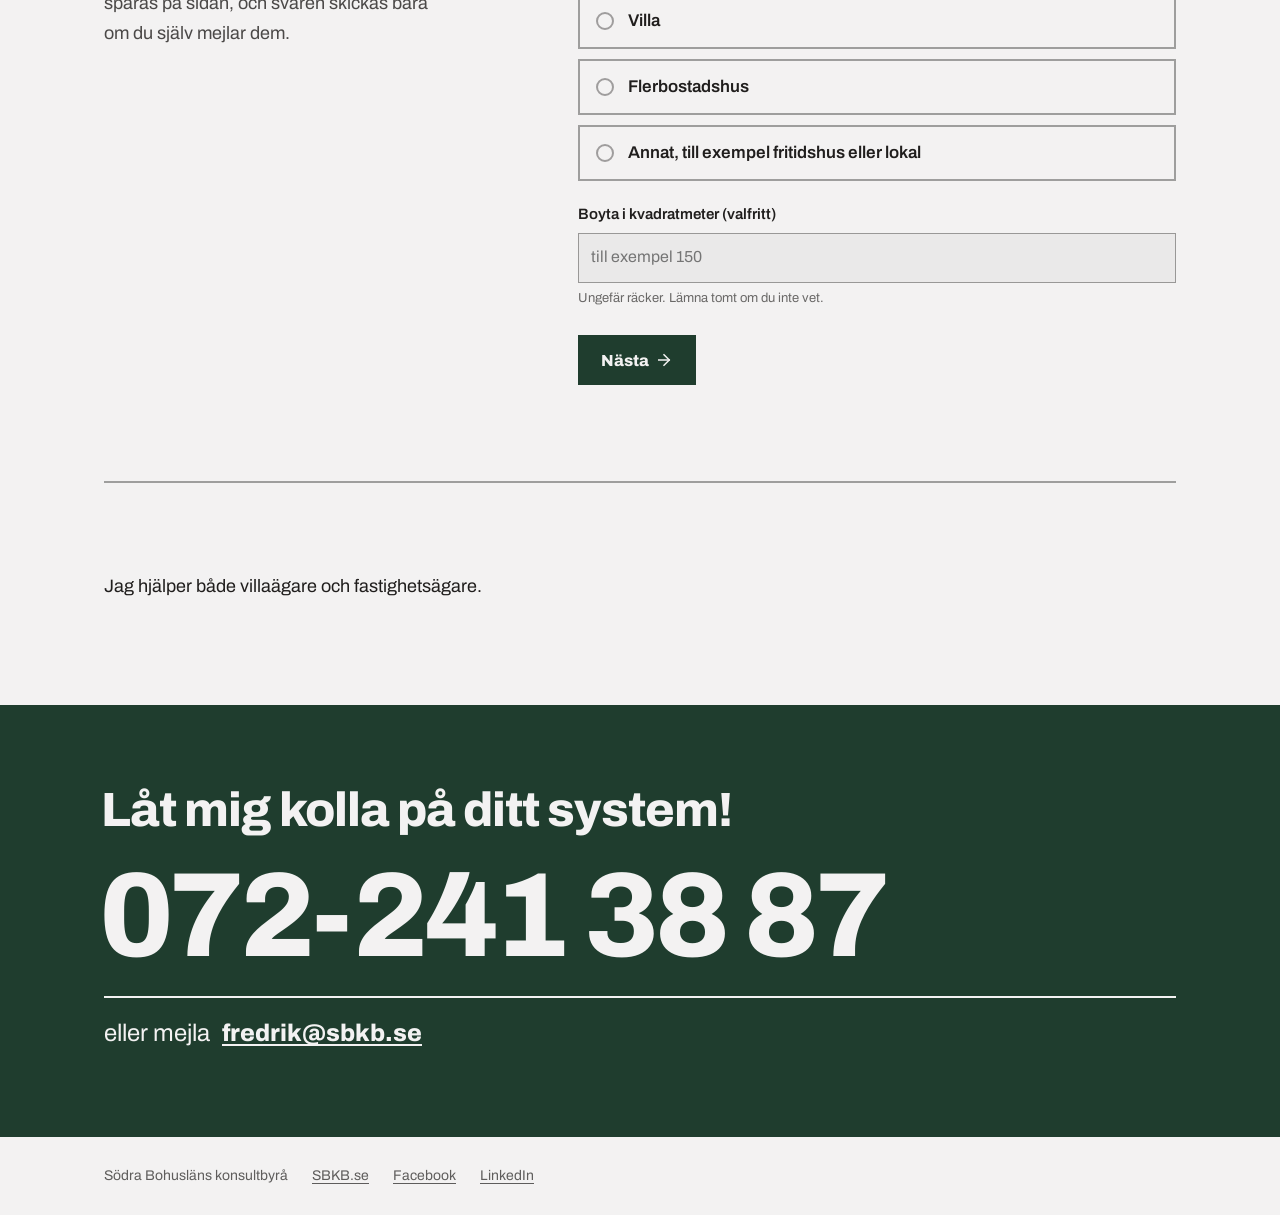
==== commit 76cc4ede: "Energistyrning: stryker Passar det mig?, ny vinkel väntar Co-Authored-By: Claude Sonnet 5.5 <noreply" ====
--- a/energistyrning/index.html
+++ b/energistyrning/index.html
@@ -465,7 +465,6 @@
         <li style="border-top:4px solid var(--color-text); padding-top:14px; font-size:18px; line-height:28px;"><strong>2.</strong> Jag kommer hem till dig och går igenom systemen. Vad det kostar säger jag i telefon innan något bokas. Du får besked om vad som går att koppla ihop.</li>
         <li style="border-top:4px solid var(--color-text); padding-top:14px; font-size:18px; line-height:28px;"><strong>3.</strong> Jag kopplar ihop det som går. I vinter mäter jag vad det ger i några hus, och du får siffrorna för ditt eget hus.</li>
       </ol>
-      <p style="font-size:16px; line-height:26px; margin:0; max-width:60ch; color:color-mix(in srgb, var(--color-text) 80%, transparent);"><strong style="color:var(--color-text);">Passar det mig?</strong> Titta på elfakturan. Står det timpris eller kvartspris har du mest att vinna. Står det månadspris eller fast pris spelar det ingen roll vilken timme du använder strömmen.</p>
     </section>
     <section style="border-top:2px solid var(--color-divider); padding:clamp(56px, 8vw, 88px) 0 clamp(64px, 8vw, 96px); display:flex; flex-wrap:wrap; gap:56px 72px; align-items:flex-start;">
       <div style="flex:1 1 400px; display:flex; flex-direction:column; gap:28px;">
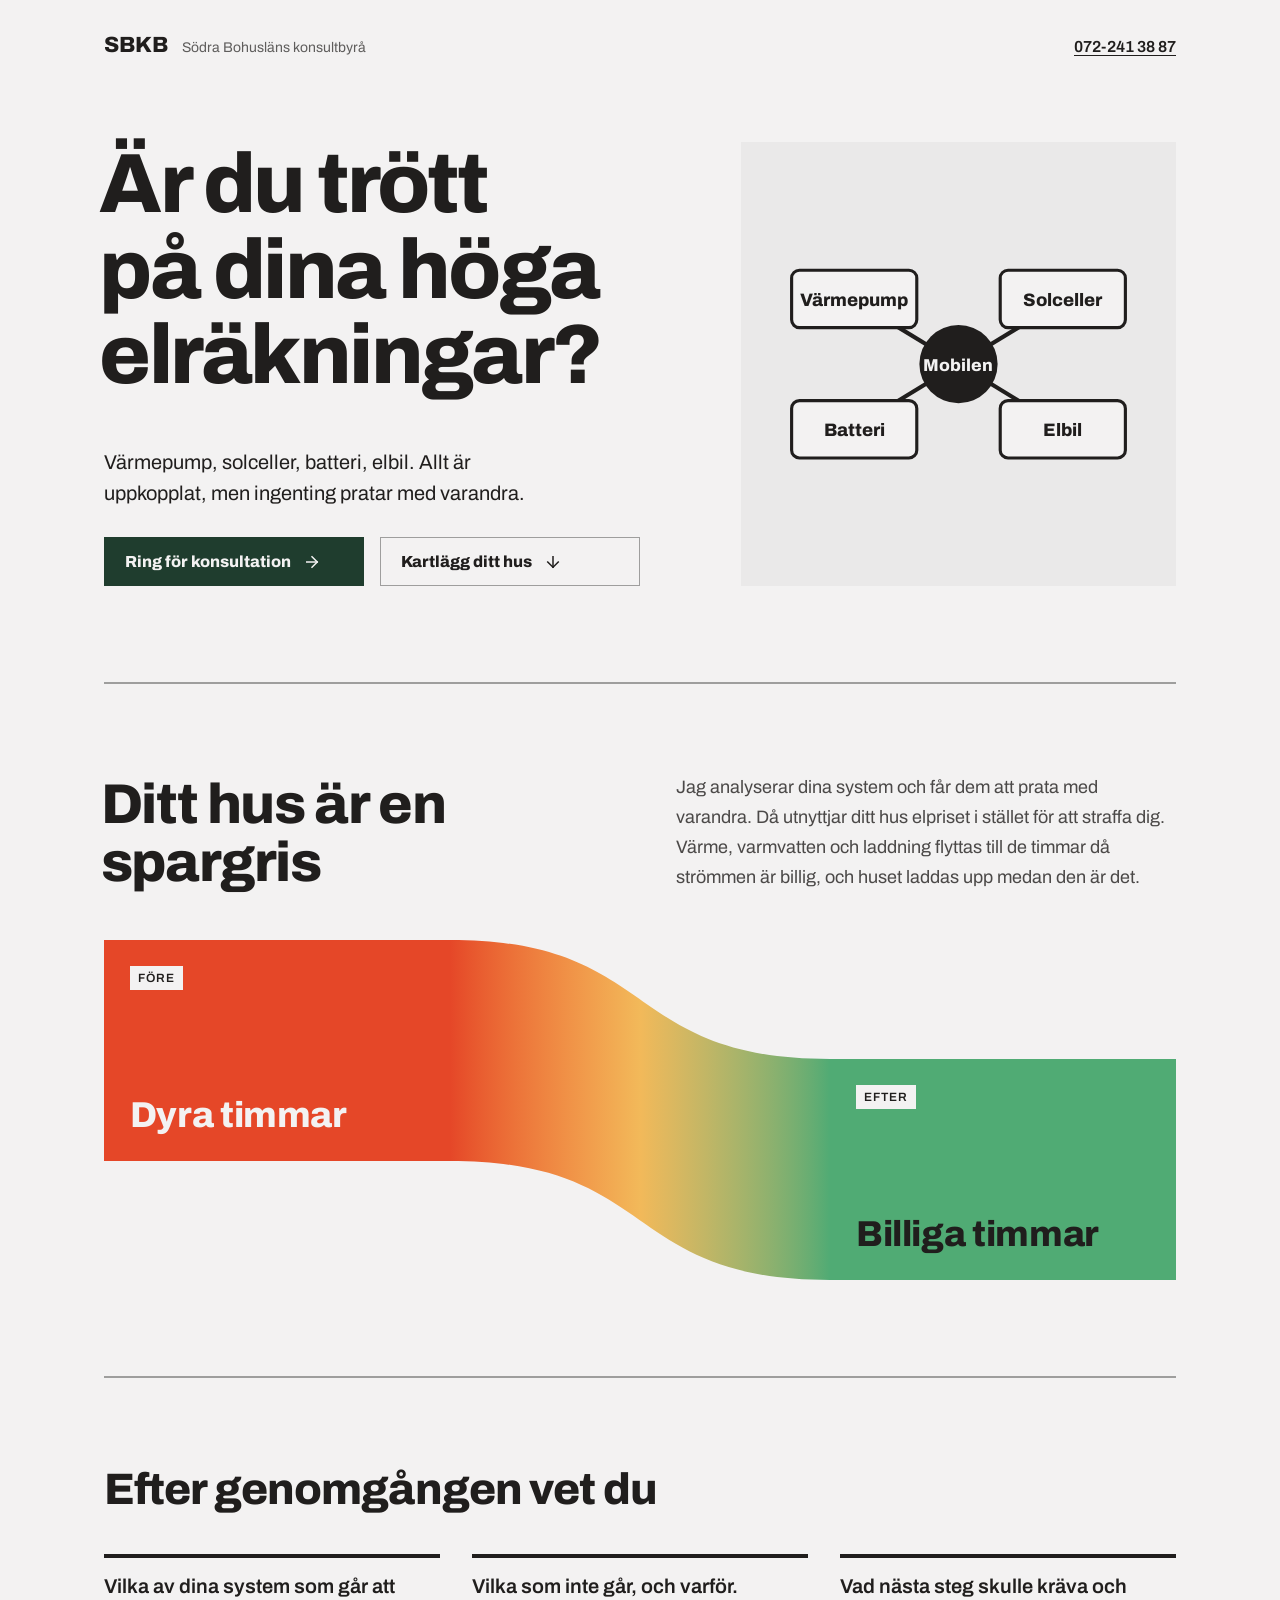
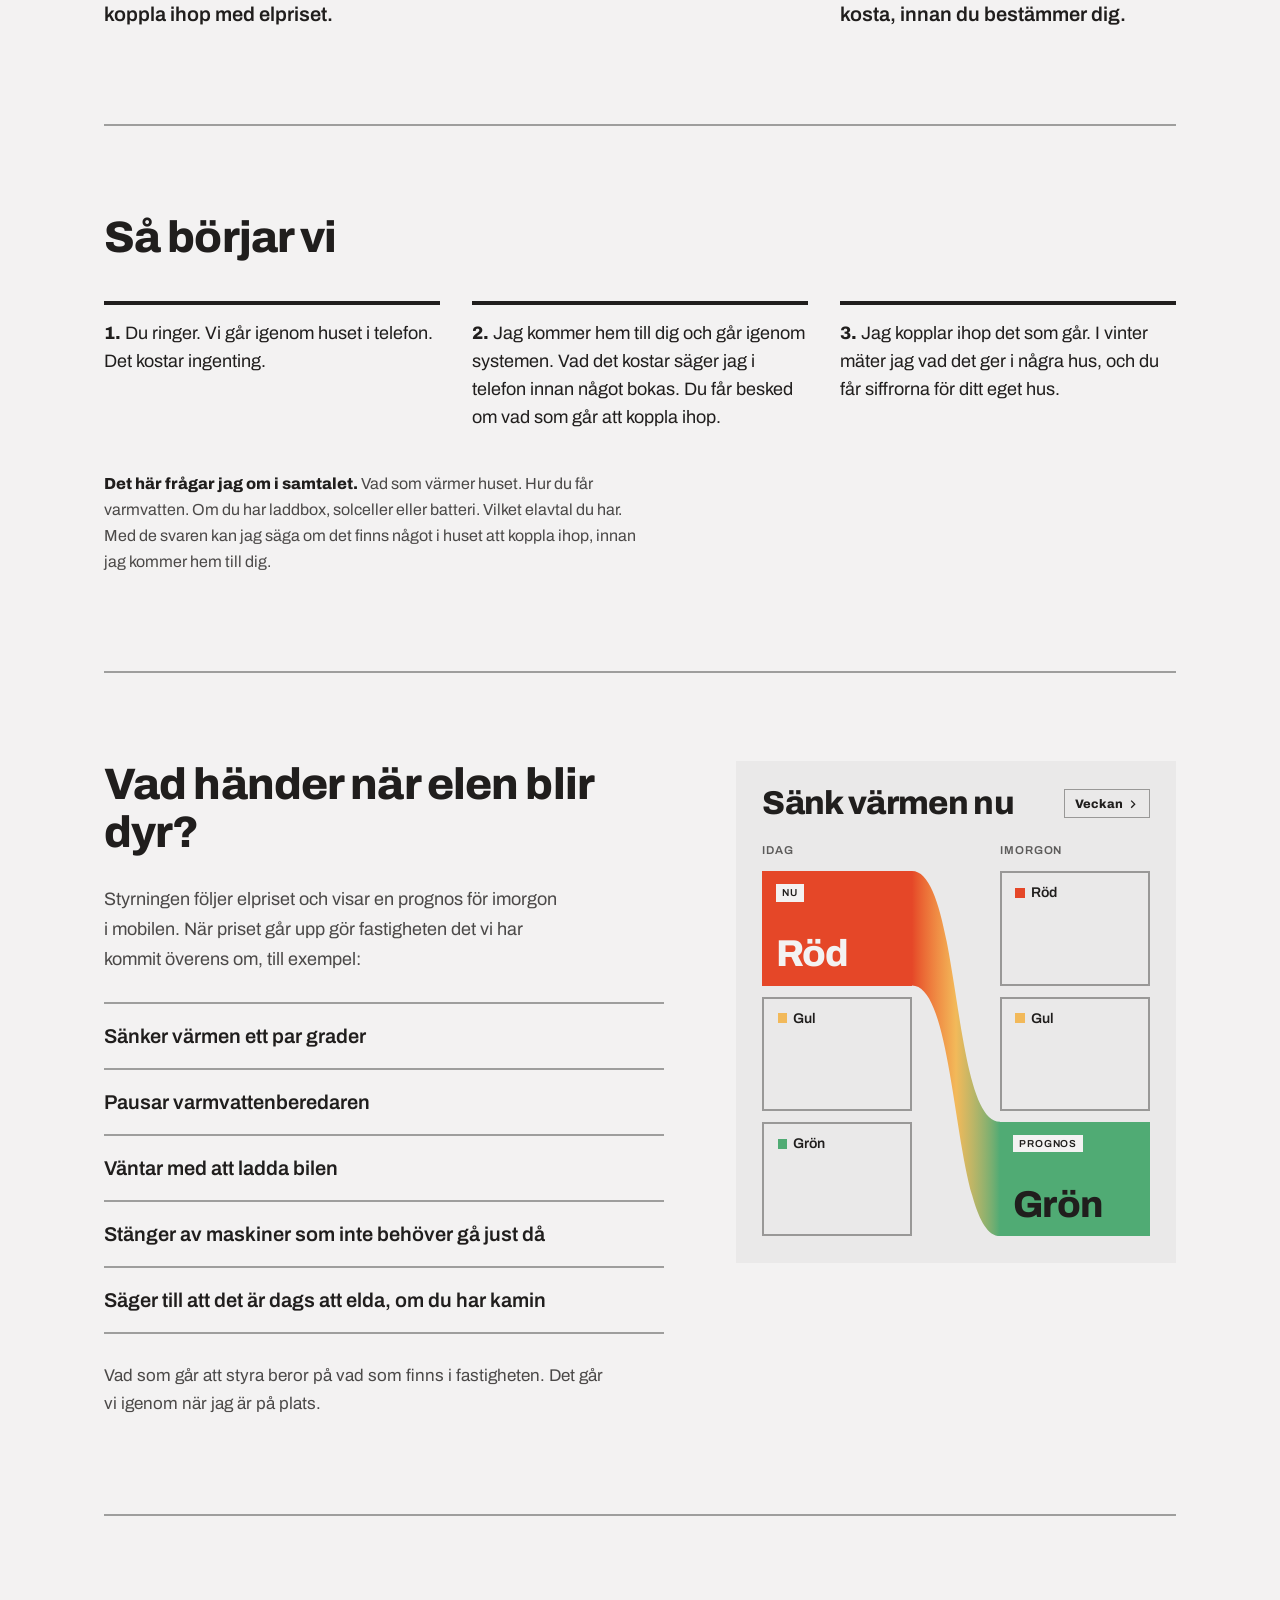
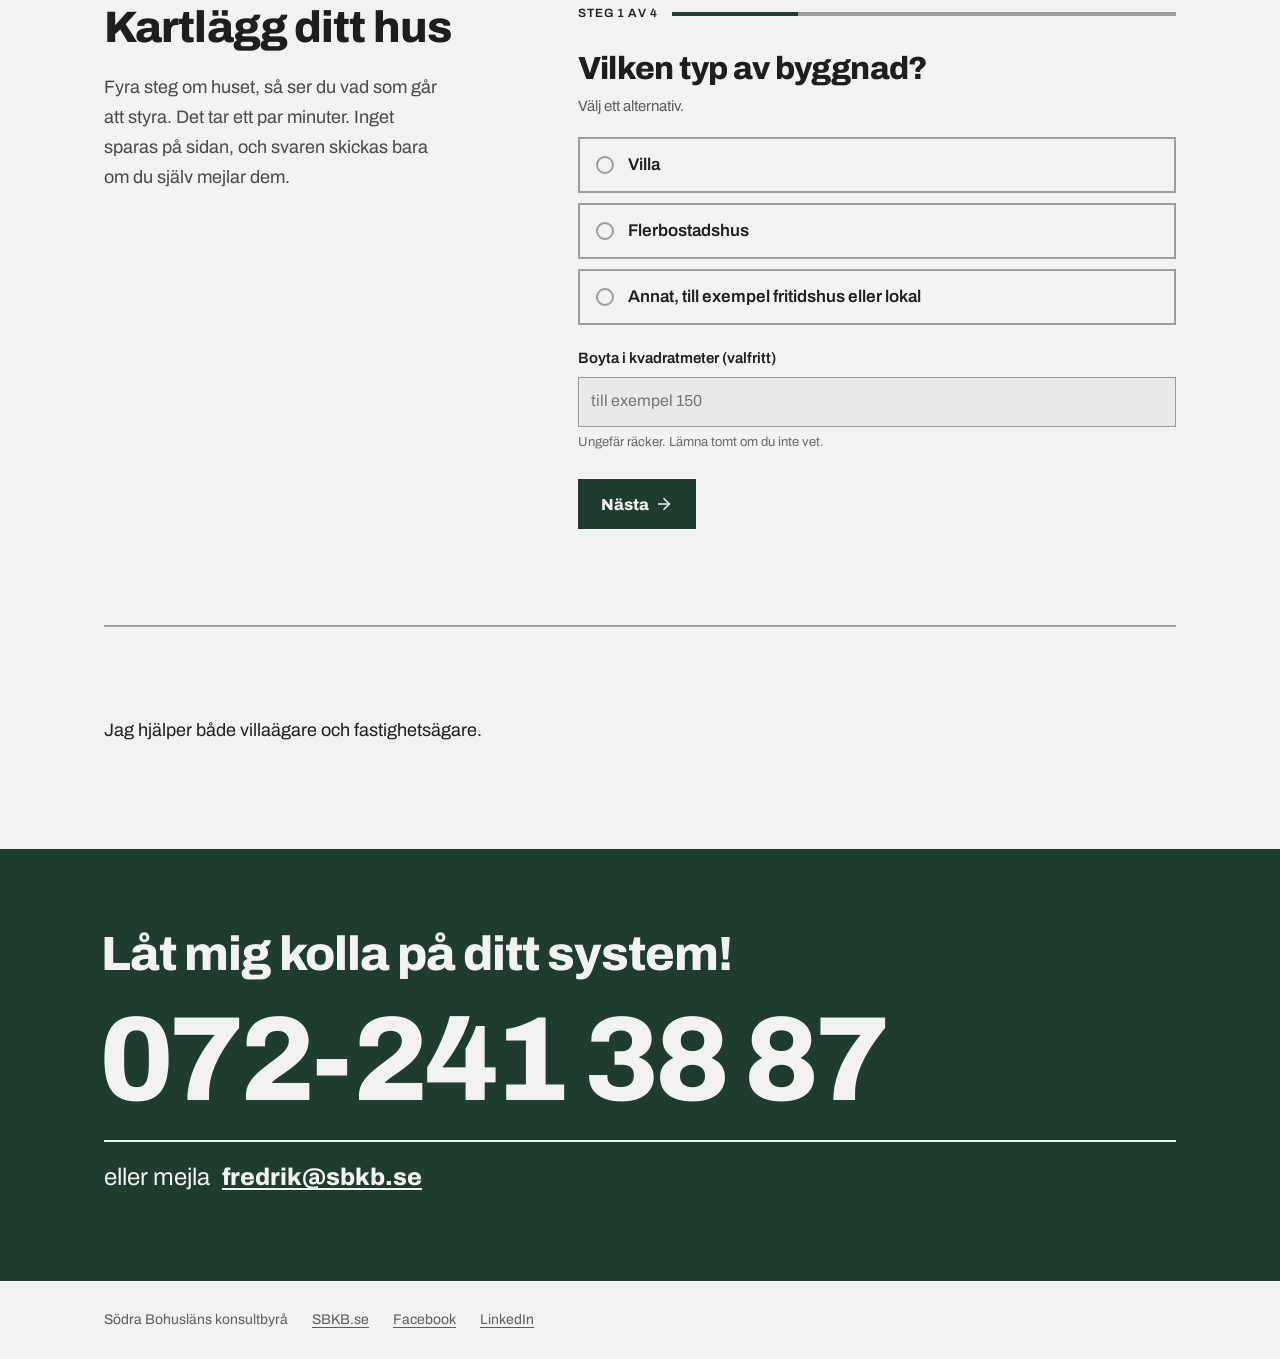
==== commit ba4192df: "Energistyrning: Det här frågar jag om i samtalet under Så börjar vi Co-Authored-By: Claude Sonnet 5." ====
--- a/energistyrning/index.html
+++ b/energistyrning/index.html
@@ -465,6 +465,7 @@
         <li style="border-top:4px solid var(--color-text); padding-top:14px; font-size:18px; line-height:28px;"><strong>2.</strong> Jag kommer hem till dig och går igenom systemen. Vad det kostar säger jag i telefon innan något bokas. Du får besked om vad som går att koppla ihop.</li>
         <li style="border-top:4px solid var(--color-text); padding-top:14px; font-size:18px; line-height:28px;"><strong>3.</strong> Jag kopplar ihop det som går. I vinter mäter jag vad det ger i några hus, och du får siffrorna för ditt eget hus.</li>
       </ol>
+      <p style="font-size:16px; line-height:26px; margin:0; max-width:60ch; color:color-mix(in srgb, var(--color-text) 80%, transparent);"><strong style="color:var(--color-text);">Det här frågar jag om i samtalet.</strong> Vad som värmer huset. Hur du får varmvatten. Om du har laddbox, solceller eller batteri. Vilket elavtal du har. Med de svaren kan jag säga om det finns något i huset att koppla ihop, innan jag kommer hem till dig.</p>
     </section>
     <section style="border-top:2px solid var(--color-divider); padding:clamp(56px, 8vw, 88px) 0 clamp(64px, 8vw, 96px); display:flex; flex-wrap:wrap; gap:56px 72px; align-items:flex-start;">
       <div style="flex:1 1 400px; display:flex; flex-direction:column; gap:28px;">
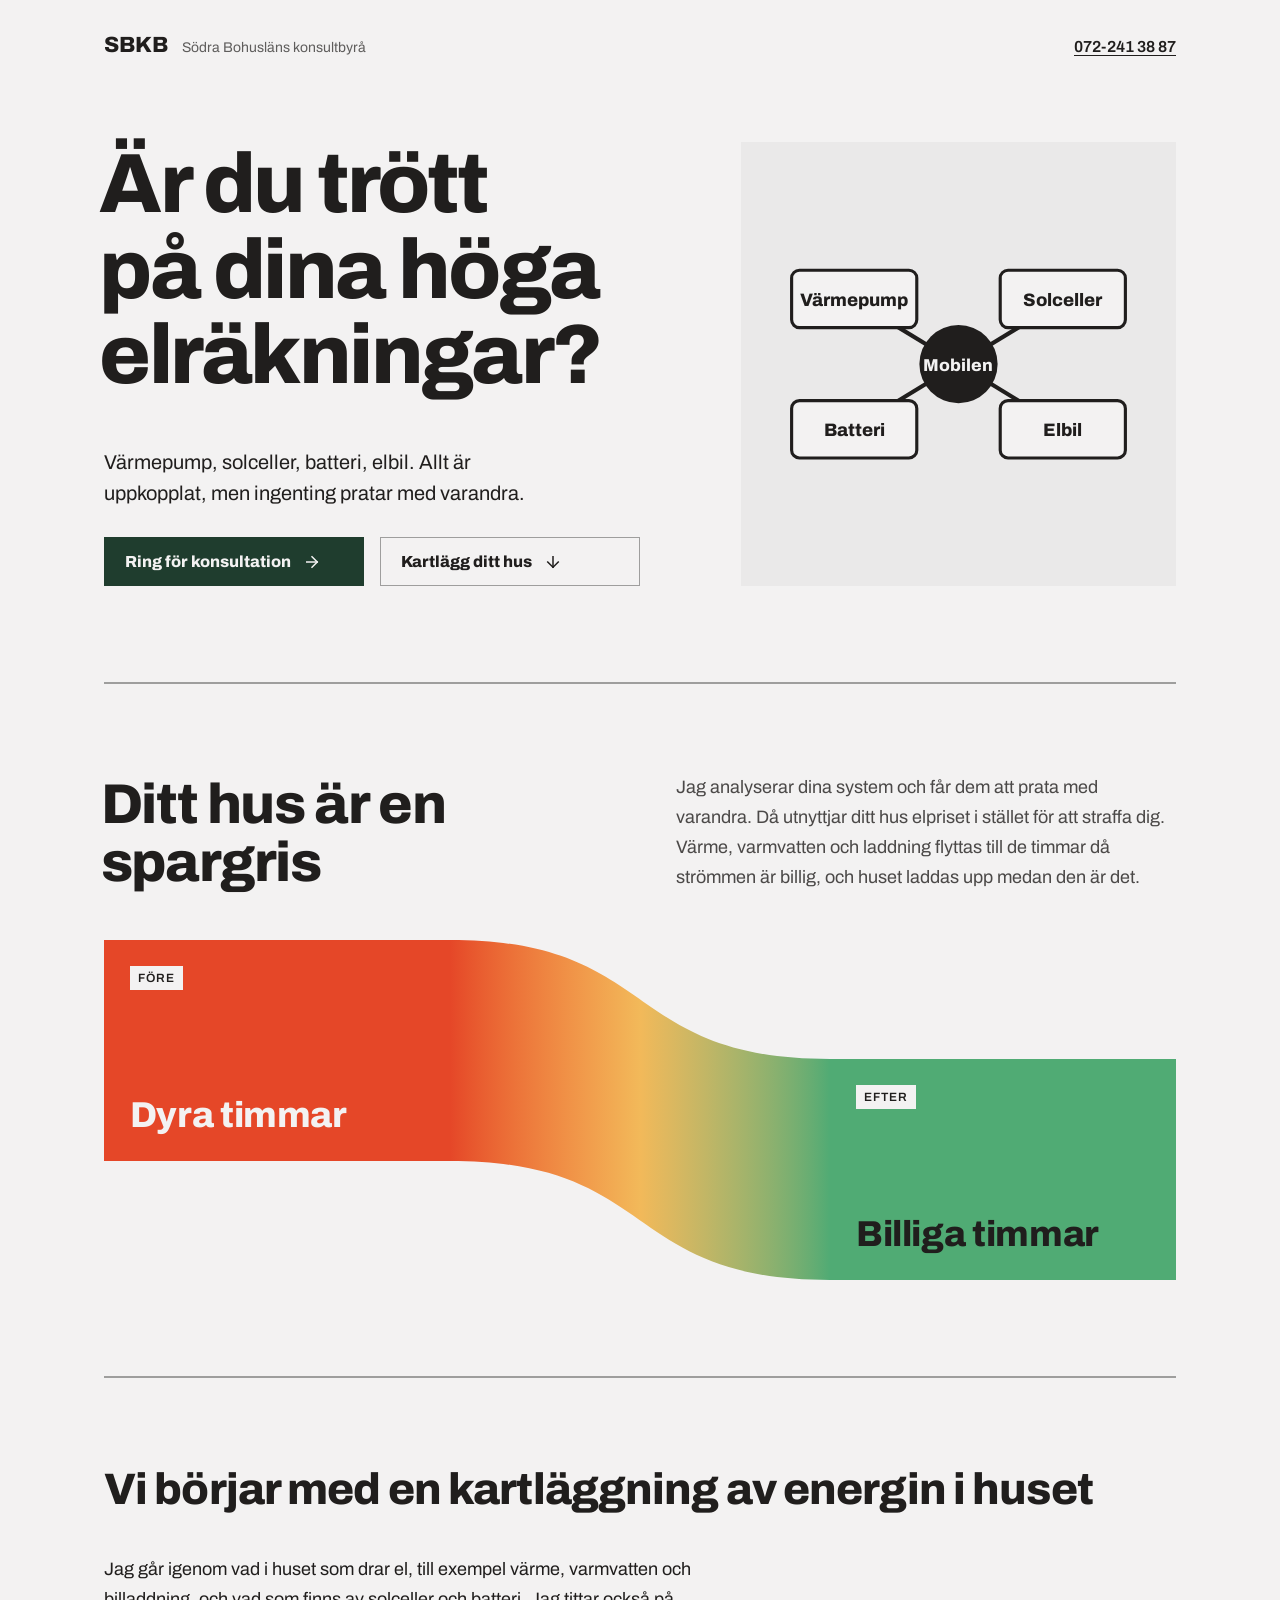
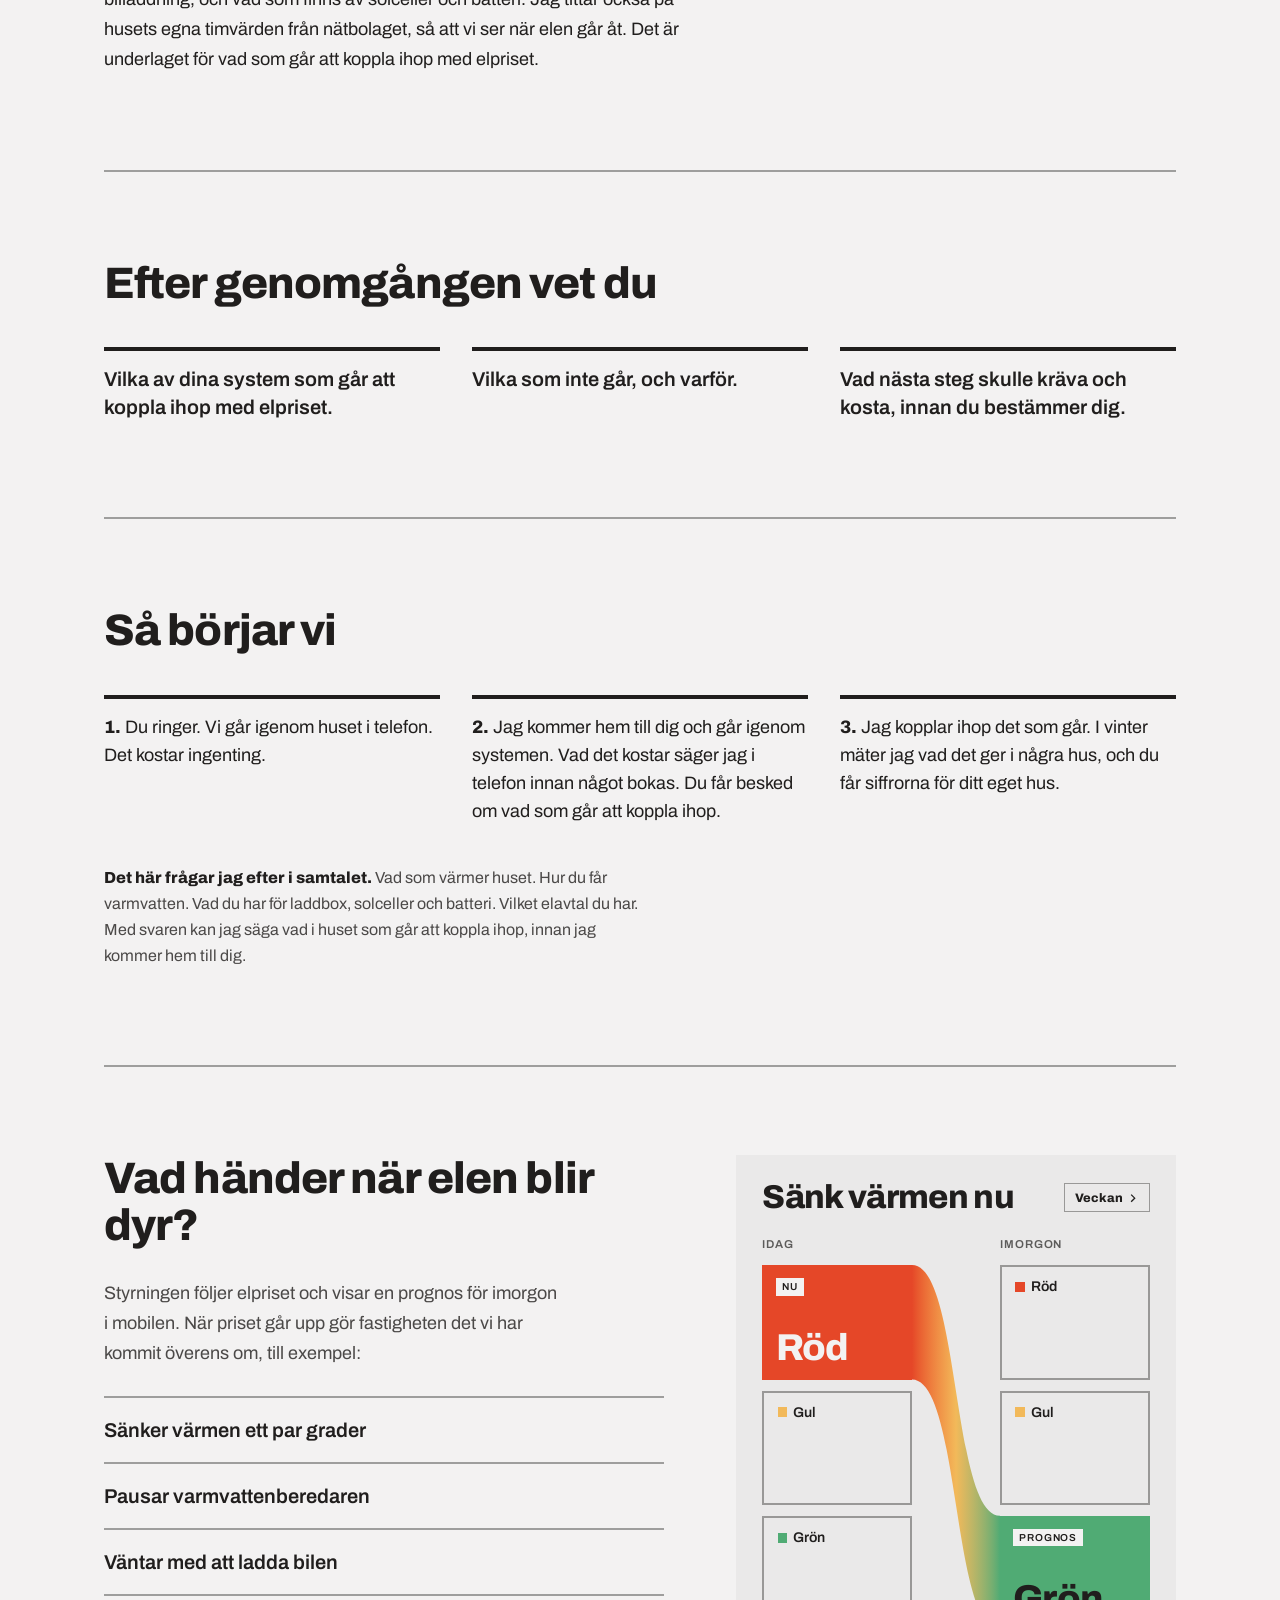
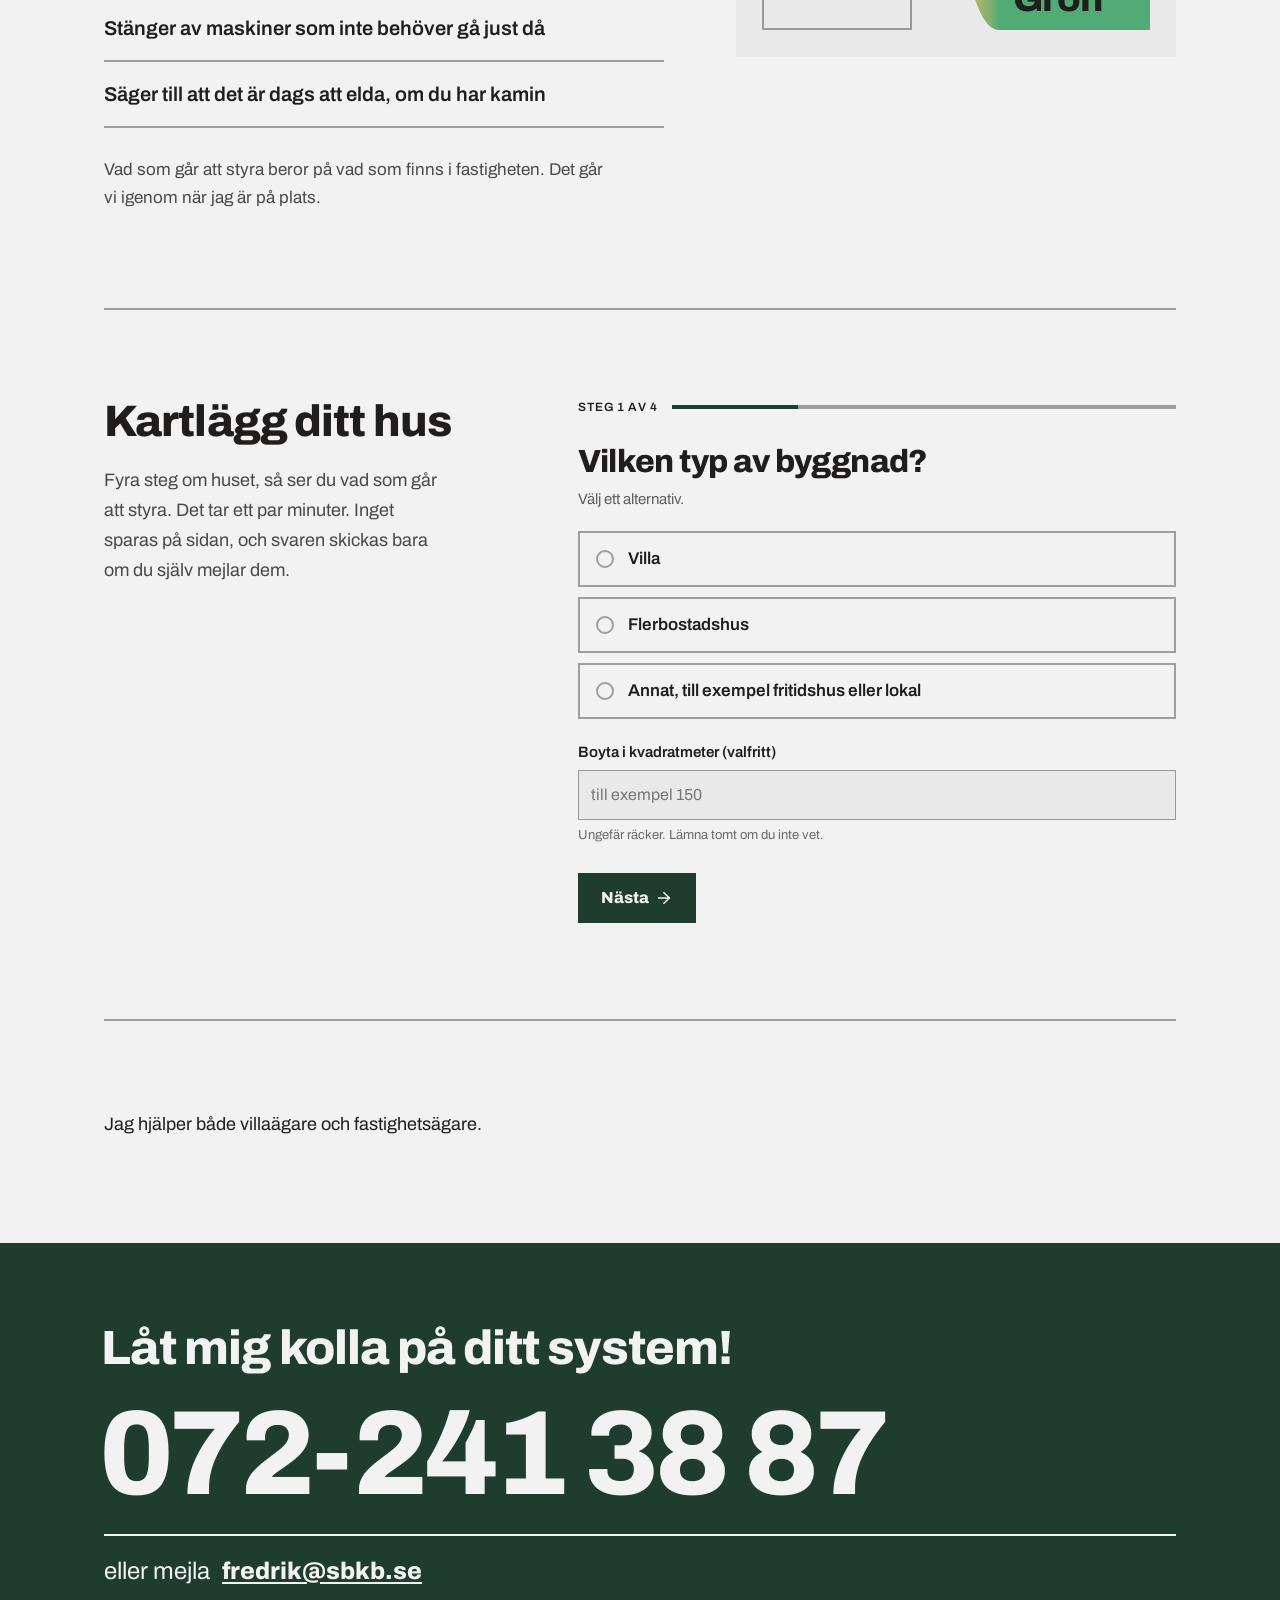
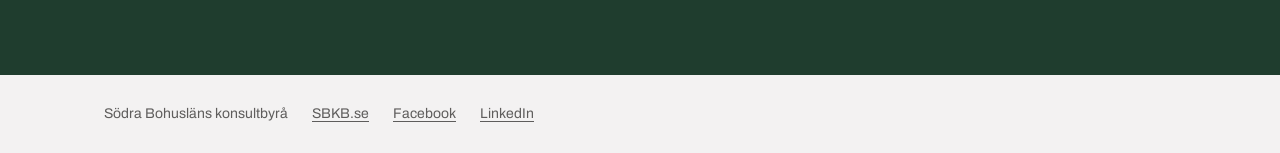
==== commit 109bd30c: "Energistyrning: avsnittet Vi börjar med en kartläggning av energin i huset, stycket om samtalet utan" ====
--- a/energistyrning/index.html
+++ b/energistyrning/index.html
@@ -451,6 +451,10 @@
       </div>
     </section>
     <section style="border-top:2px solid var(--color-divider); padding:clamp(56px, 8vw, 88px) 0 clamp(64px, 8vw, 96px); display:flex; flex-direction:column; gap:40px;">
+      <h2 style="font-size:clamp(32px, 4vw, 44px); line-height:1.08; letter-spacing:-0.02em; margin:0;">Vi börjar med en kartläggning av energin i huset</h2>
+      <p style="font-size:18px; line-height:30px; margin:0; max-width:60ch;">Jag går igenom vad i huset som drar el, till exempel värme, varmvatten och billaddning, och vad som finns av solceller och batteri. Jag tittar också på husets egna timvärden från nätbolaget, så att vi ser när elen går åt. Det är underlaget för vad som går att koppla ihop med elpriset.</p>
+    </section>
+    <section style="border-top:2px solid var(--color-divider); padding:clamp(56px, 8vw, 88px) 0 clamp(64px, 8vw, 96px); display:flex; flex-direction:column; gap:40px;">
       <h2 style="font-size:clamp(32px, 4vw, 44px); line-height:1.08; letter-spacing:-0.02em; margin:0;">Efter genomgången vet du</h2>
       <ul style="list-style:none; margin:0; padding:0; display:grid; grid-template-columns:repeat(auto-fit, minmax(240px, 1fr)); gap:28px 32px;">
         <li style="border-top:4px solid var(--color-text); padding-top:14px; font-size:20px; line-height:28px; font-weight:600;">Vilka av dina system som går att koppla ihop med elpriset.</li>
@@ -465,7 +469,7 @@
         <li style="border-top:4px solid var(--color-text); padding-top:14px; font-size:18px; line-height:28px;"><strong>2.</strong> Jag kommer hem till dig och går igenom systemen. Vad det kostar säger jag i telefon innan något bokas. Du får besked om vad som går att koppla ihop.</li>
         <li style="border-top:4px solid var(--color-text); padding-top:14px; font-size:18px; line-height:28px;"><strong>3.</strong> Jag kopplar ihop det som går. I vinter mäter jag vad det ger i några hus, och du får siffrorna för ditt eget hus.</li>
       </ol>
-      <p style="font-size:16px; line-height:26px; margin:0; max-width:60ch; color:color-mix(in srgb, var(--color-text) 80%, transparent);"><strong style="color:var(--color-text);">Det här frågar jag om i samtalet.</strong> Vad som värmer huset. Hur du får varmvatten. Om du har laddbox, solceller eller batteri. Vilket elavtal du har. Med de svaren kan jag säga om det finns något i huset att koppla ihop, innan jag kommer hem till dig.</p>
+      <p style="font-size:16px; line-height:26px; margin:0; max-width:60ch; color:color-mix(in srgb, var(--color-text) 80%, transparent);"><strong style="color:var(--color-text);">Det här frågar jag efter i samtalet.</strong> Vad som värmer huset. Hur du får varmvatten. Vad du har för laddbox, solceller och batteri. Vilket elavtal du har. Med svaren kan jag säga vad i huset som går att koppla ihop, innan jag kommer hem till dig.</p>
     </section>
     <section style="border-top:2px solid var(--color-divider); padding:clamp(56px, 8vw, 88px) 0 clamp(64px, 8vw, 96px); display:flex; flex-wrap:wrap; gap:56px 72px; align-items:flex-start;">
       <div style="flex:1 1 400px; display:flex; flex-direction:column; gap:28px;">
